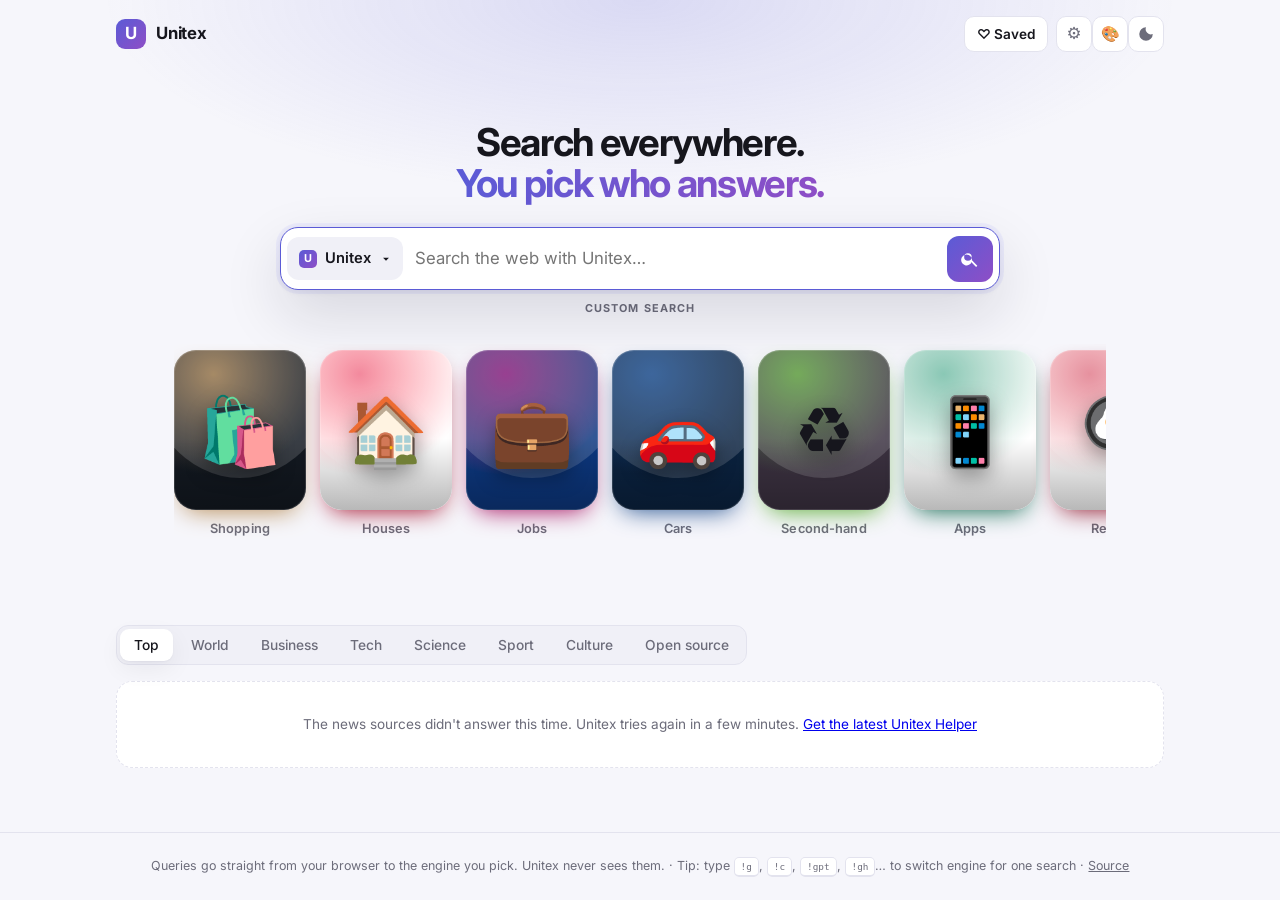
==== index.html @ df9be422 "One Unitex AI (Google's AI answer through the helper, cleaned of page code and formatted; no Puter, " ====
<!doctype html>
<html lang="en">
<head>
<meta charset="utf-8">
<meta name="viewport" content="width=device-width, initial-scale=1">
<title>Unitex Search</title>
<meta name="description" content="One search box, your choice of engine: Google, Bing, Ecosia, ChatGPT, Claude, Perplexity, Reddit, GitHub and 30+ more. With a live news panel.">
<meta name="color-scheme" content="light dark">
<link rel="search" type="application/opensearchdescription+xml" title="Unitex" href="opensearch.xml">
<link rel="icon" href="data:image/svg+xml,%3Csvg xmlns='http://www.w3.org/2000/svg' viewBox='0 0 32 32'%3E%3Crect width='32' height='32' rx='8' fill='%235b5bd6'/%3E%3Cpath d='M10 9v9a6 6 0 0 0 12 0V9' fill='none' stroke='white' stroke-width='3.2' stroke-linecap='round'/%3E%3C/svg%3E">
<link rel="preconnect" href="https://fonts.googleapis.com">
<link rel="preconnect" href="https://fonts.gstatic.com" crossorigin>
<link rel="preload" as="style" href="https://fonts.googleapis.com/css2?family=Inter:wght@400;500;600;700&display=swap" onload="this.onload=null;this.rel='stylesheet'">
<link rel="stylesheet" href="style.css?v=81">
<link rel="prefetch" href="search.html">
<link rel="prefetch" href="modes.js?v=81">
<link rel="prefetch" href="ai.js?v=81">
<link rel="prefetch" href="tabs.js?v=81">
<link rel="prefetch" href="search.js?v=81">
<link rel="prefetch" href="listings.js?v=81">
</head>
<body>
<div class="glow" aria-hidden="true"></div>

<header class="top">
  <a class="brand" href="./"><span class="logo" aria-hidden="true">U</span>Unitex</a>
  <button id="theme" class="icon-btn" type="button" aria-label="Toggle dark mode" title="Toggle theme">
    <svg viewBox="0 0 24 24" width="18" height="18" aria-hidden="true"><path fill="currentColor" d="M12 3a9 9 0 1 0 9 9 7 7 0 0 1-9-9z"/></svg>
  </button>
</header>

<main>
  <div id="helper-update" class="home-update" hidden></div>
  <section class="hero">
    <h1>Search everywhere.<br><span>You pick who answers.</span></h1>

    <form id="search" class="searchbar" role="search" autocomplete="off">
      <button id="engine-btn" class="engine-btn" type="button" aria-haspopup="dialog" aria-expanded="false" aria-controls="picker">
        <span id="engine-icon" class="slot"></span>
        <span id="engine-name"></span>
        <svg viewBox="0 0 24 24" width="14" height="14" aria-hidden="true"><path fill="currentColor" d="M7 10l5 5 5-5z"/></svg>
      </button>
      <button id="custom-btn" class="engine-btn custom-btn" type="button" aria-haspopup="dialog" aria-expanded="false" aria-controls="custom-pop" hidden></button>
      <input id="q" type="search" placeholder="Search…" aria-label="Search query" autofocus>
      <kbd class="slash" aria-hidden="true">/</kbd>
      <button class="go" type="submit" aria-label="Search">
        <svg viewBox="0 0 24 24" width="20" height="20" aria-hidden="true"><path fill="currentColor" d="M15.5 14h-.8l-.3-.3A6.5 6.5 0 1 0 14 15.5l.3.3v.8l5 5 1.5-1.5-5-5zm-6 0a4.5 4.5 0 1 1 0-9 4.5 4.5 0 0 1 0 9z"/></svg>
      </button>

      <div id="custom-pop" class="picker custom-pop" role="dialog" aria-label="Choose what Unitex searches" hidden></div>
      <div id="picker" class="picker" role="dialog" aria-label="Choose a search engine" hidden>
        <input id="picker-filter" type="search" placeholder="Filter engines…" aria-label="Filter engines">
        <div id="picker-groups"></div>
      </div>
    </form>

    <button id="custom-link" class="custom-link" type="button">Custom search</button>

    <section id="alts" class="alts" aria-live="polite" hidden></section>

    <div id="topics" class="quick" aria-label="What are you looking for?"></div>

  </section>

  <section class="news" aria-label="News">
    <div class="news-head">
      <div id="news-tabs" class="tabs" role="tablist"></div>
    </div>
    <ul id="news-list" class="news-list" aria-live="polite"></ul>
  </section>
</main>

<footer>
  Queries go straight from your browser to the engine you pick. Unitex never sees them.
  · Tip: type <kbd>!g</kbd>, <kbd>!c</kbd>, <kbd>!gpt</kbd>, <kbd>!gh</kbd>… to switch engine for one search
  · <a href="https://github.com/CatanCats/Unitex">Source</a>
</footer>

<script src="version.js?v=81"></script>
<script src="engines.js?v=81"></script>
<script src="alternatives.js?v=81"></script>
<script src="topics.js?v=81"></script>
<script src="core.js?v=81"></script>
<script src="customize.js?v=81"></script>
<script src="helper.js?v=81"></script>
<script src="livenews.js?v=81"></script>
<script src="quality.js?v=81"></script>
<script src="app.js?v=81"></script>
</body>
</html>
---- style.css ----
[hidden] { display: none !important; }
:root {
  --bg: #f6f6fb;
  --fg: #16161d;
  --muted: #6c6c7a;
  --card: #ffffff;
  --card-2: #f0f0f7;
  --border: #e3e3ee;
  --accent: #5b5bd6;
  --accent-2: #8e4ec6;
  --accent-soft: #ececfc;
  --accent-fg: #ffffff;
  --shadow: 0 1px 2px rgb(20 20 40 / 0.04), 0 8px 24px rgb(20 20 40 / 0.06);
  --shadow-lg: 0 2px 6px rgb(20 20 40 / 0.06), 0 24px 60px rgb(20 20 40 / 0.14);
  --glow: radial-gradient(60% 50% at 50% 0%, rgb(91 91 214 / 0.18), transparent 70%);
}
@media (prefers-color-scheme: dark) {
  :root:not([data-theme="light"]) {
    --bg: #0e0e14;
    --fg: #ececf3;
    --muted: #9696a8;
    --card: #17171f;
    --card-2: #1f1f2a;
    --border: #2a2a38;
    --accent: #8b8bf5;
    --accent-2: #c48af0;
    --accent-soft: #23233d;
    --accent-fg: #0e0e14;
    --shadow: 0 1px 2px rgb(0 0 0 / 0.3), 0 8px 24px rgb(0 0 0 / 0.25);
    --shadow-lg: 0 2px 6px rgb(0 0 0 / 0.4), 0 24px 60px rgb(0 0 0 / 0.5);
    --glow: radial-gradient(60% 50% at 50% 0%, rgb(139 139 245 / 0.16), transparent 70%);
  }
}
:root[data-theme="dark"] {
  --bg: #0e0e14;
  --fg: #ececf3;
  --muted: #9696a8;
  --card: #17171f;
  --card-2: #1f1f2a;
  --border: #2a2a38;
  --accent: #8b8bf5;
  --accent-2: #c48af0;
  --accent-soft: #23233d;
  --accent-fg: #0e0e14;
  --shadow: 0 1px 2px rgb(0 0 0 / 0.3), 0 8px 24px rgb(0 0 0 / 0.25);
  --shadow-lg: 0 2px 6px rgb(0 0 0 / 0.4), 0 24px 60px rgb(0 0 0 / 0.5);
  --glow: radial-gradient(60% 50% at 50% 0%, rgb(139 139 245 / 0.16), transparent 70%);
}

* { box-sizing: border-box; }
html, body { margin: 0; }
body {
  min-height: 100vh;
  display: flex;
  flex-direction: column;
  background: var(--bg);
  color: var(--fg);
  font: 15px/1.5 Inter, system-ui, -apple-system, "Segoe UI", Roboto, sans-serif;
  -webkit-font-smoothing: antialiased;
}
.glow { position: fixed; inset: 0 0 auto; height: 560px; background: var(--glow); pointer-events: none; z-index: 0; }
button { font: inherit; color: inherit; cursor: pointer; }
kbd { font: 500 0.75em/1 ui-monospace, SFMono-Regular, Menlo, monospace; padding: 3px 6px; border: 1px solid var(--border); border-bottom-width: 2px; border-radius: 5px; background: var(--card); color: var(--muted); }

/* header */
.top { position: relative; z-index: 1; display: flex; align-items: center; justify-content: space-between; max-width: 1080px; width: 100%; margin: 0 auto; padding: 16px; }
.brand { display: flex; align-items: center; gap: 10px; font-weight: 700; font-size: 1.05rem; color: inherit; text-decoration: none; letter-spacing: -0.01em; }
.logo { display: grid; place-items: center; width: 30px; height: 30px; border-radius: 9px; background: linear-gradient(135deg, var(--accent), var(--accent-2)); color: #fff; font-weight: 700; }
.icon-btn { display: grid; place-items: center; width: 36px; height: 36px; border-radius: 10px; border: 1px solid var(--border); background: var(--card); color: var(--muted); }
.icon-btn:hover { color: var(--fg); }

main { position: relative; z-index: 1; flex: 1; width: 100%; max-width: 1080px; margin: 0 auto; padding: 0 16px 48px; }

/* hero + search */
.hero { max-width: 900px; margin: 6vh auto 0; text-align: center; }
.searchbar, .alts { max-width: 720px; margin-left: auto; margin-right: auto; }
h1 { margin: 0 0 22px; font-size: clamp(1.7rem, 4vw, 2.4rem); line-height: 1.08; letter-spacing: -0.035em; font-weight: 700; }
h1 span { background: linear-gradient(90deg, var(--accent), var(--accent-2)); -webkit-background-clip: text; background-clip: text; color: transparent; }

.searchbar {
  position: relative;
  display: flex; align-items: center; gap: 6px;
  padding: 6px;
  background: var(--card);
  border: 1px solid var(--border);
  border-radius: 18px;
  box-shadow: var(--shadow-lg);
  transition: border-color .15s, box-shadow .15s;
}
.searchbar:focus-within { border-color: var(--accent); box-shadow: var(--shadow-lg), 0 0 0 4px var(--accent-soft); }
.engine-btn {
  display: flex; align-items: center; gap: 8px; flex: none;
  padding: 10px 10px 10px 12px;
  border: 0; border-radius: 12px;
  background: var(--card-2);
  font-weight: 600; font-size: 0.92rem;
  max-width: 45%;
}
.engine-btn #engine-name { overflow: hidden; text-overflow: ellipsis; white-space: nowrap; }
.engine-btn:hover { background: var(--accent-soft); }
.engine-btn img { border-radius: 4px; }
.slot { display: flex; }
.searchbar input[type="search"] {
  flex: 1; min-width: 0;
  padding: 12px 6px;
  border: 0; outline: 0; background: transparent; color: var(--fg);
  font: inherit; font-size: 1.05rem;
}
.searchbar input::-webkit-search-cancel-button { display: none; }
.slash { flex: none; }
.searchbar:focus-within .slash { display: none; }
.go {
  flex: none; display: grid; place-items: center;
  width: 46px; height: 46px; border: 0; border-radius: 12px;
  background: linear-gradient(135deg, var(--accent), var(--accent-2)); color: #fff;
}
.go:hover { filter: brightness(1.08); }

/* picker */
.picker {
  position: absolute; z-index: 10; left: 0; right: 0; top: calc(100% + 8px);
  max-height: min(70vh, 560px); overflow: auto;
  padding: 12px; text-align: left;
  background: var(--card); border: 1px solid var(--border); border-radius: 16px;
  box-shadow: var(--shadow-lg);
}
.picker input {
  width: 100%; padding: 10px 12px; margin-bottom: 4px;
  font: inherit; color: var(--fg);
  background: var(--card-2); border: 1px solid transparent; border-radius: 10px; outline: 0;
}
.picker input:focus { border-color: var(--accent); }
.pgroup h3 { margin: 14px 4px 6px; font-size: 0.72rem; font-weight: 600; text-transform: uppercase; letter-spacing: 0.08em; color: var(--muted); }
.pgrid { display: grid; grid-template-columns: repeat(auto-fill, minmax(190px, 1fr)); gap: 4px; }
.pitem {
  display: flex; align-items: center; gap: 10px;
  padding: 9px 10px; border: 1px solid transparent; border-radius: 10px;
  background: transparent; text-align: left;
}
.pitem .name { flex: 1; overflow: hidden; text-overflow: ellipsis; white-space: nowrap; }
.pitem small { color: var(--muted); font-family: ui-monospace, Menlo, monospace; font-size: 0.75rem; }
.pitem:hover, .pitem:focus-visible { background: var(--card-2); outline: 0; }
.pitem.active { border-color: var(--accent); background: var(--accent-soft); }
.pitem img, .chip img { border-radius: 4px; flex: none; }
.letter { display: grid; place-items: center; width: 18px; height: 18px; flex: none; border-radius: 4px; background: var(--accent-soft); color: var(--accent); font-size: 0.7rem; font-weight: 700; }

/* quick chips */
.quick { display: flex; justify-content: flex-start; align-items: center; gap: 8px; margin-top: 18px; overflow-x: auto; scrollbar-width: none; padding: 2px; }
.quick::-webkit-scrollbar { display: none; }
.quick > * { flex: none; }
/* Centre rows that fit, but never clip the start of a row that overflows. */
.quick > :first-child { margin-left: auto; }
.quick > :last-child { margin-right: auto; }
#topics { flex-wrap: wrap; justify-content: center; }
#topics > :first-child, #topics > :last-child { margin-left: 0; margin-right: 0; }
#topics .row-label { width: 100%; text-align: center; margin: 0 0 2px; }
.chip {
  display: inline-flex; align-items: center; gap: 8px;
  padding: 7px 13px 7px 10px;
  border: 1px solid var(--border); border-radius: 999px;
  background: var(--card); font-size: 0.88rem; font-weight: 500;
  transition: border-color .15s, background .15s;
}
.chip:hover { border-color: var(--accent); }
.chip.active { border-color: var(--accent); background: var(--accent-soft); color: var(--accent); }
.chip.more { padding-left: 13px; color: var(--muted); border-style: dashed; }

/* chip rows */
.quick + .quick { margin-top: 8px; }
.row-label { white-space: nowrap; width: 56px; text-align: right; margin-right: 2px; font-size: 0.72rem; font-weight: 600; text-transform: uppercase; letter-spacing: 0.08em; color: var(--muted); }
.find-alts {
  display: inline-flex; align-items: center; gap: 8px; margin-top: 16px;
  padding: 8px 14px; border: 0; border-radius: 999px;
  background: transparent; color: var(--accent); font-size: 0.88rem; font-weight: 600;
}
.find-alts:hover { background: var(--accent-soft); }

/* open-source alternatives */
.alts {
  margin-top: 12px; padding: 16px; text-align: left;
  background: var(--card); border: 1px solid var(--border); border-radius: 16px;
  box-shadow: var(--shadow);
}
.alts-head { display: flex; align-items: center; gap: 10px; margin-bottom: 12px; }
.alts-head h2 { margin: 0; font-size: 1rem; letter-spacing: -0.01em; }
.badge { padding: 3px 8px; border-radius: 999px; background: var(--accent-soft); color: var(--accent); font-size: 0.7rem; font-weight: 700; text-transform: uppercase; letter-spacing: 0.06em; }
.alts-list { list-style: none; margin: 0 0 12px; padding: 0; display: grid; grid-template-columns: repeat(auto-fill, minmax(200px, 1fr)); gap: 8px; }
.alts-list a {
  display: flex; align-items: center; gap: 10px; height: 100%;
  padding: 10px 12px; border: 1px solid var(--border); border-radius: 12px;
  color: inherit; text-decoration: none; transition: border-color .15s, background .15s;
}
.alts-list a:hover { border-color: var(--accent); background: var(--accent-soft); }
.alts-list img { flex: none; border-radius: 3px; }
.alt-text { flex: 1; min-width: 0; display: flex; flex-direction: column; }
.alt-text strong { font-size: 0.92rem; }
.alt-text small { font-size: 0.76rem; color: var(--muted); }
.license { flex: none; font: 600 0.68rem/1 ui-monospace, Menlo, monospace; padding: 3px 6px; border-radius: 6px; background: var(--card-2); color: var(--muted); }
.alts-more { display: flex; flex-wrap: wrap; align-items: center; gap: 6px 14px; font-size: 0.82rem; color: var(--muted); }
.alts-more a { display: inline-flex; align-items: center; gap: 6px; color: var(--accent); font-weight: 600; text-decoration: none; }
.alts-more a:hover { text-decoration: underline; }
.alts-more img { border-radius: 3px; }

.hint { margin: 0; font-size: 0.82rem; color: var(--muted); }

/* news */
.news { margin-top: 72px; }
.news-head { display: flex; align-items: center; justify-content: space-between; gap: 12px; flex-wrap: wrap; margin-bottom: 16px; }
.news-head h2 { margin: 0 0 2px; font-size: 1.35rem; letter-spacing: -0.02em; }
.tabs { display: inline-flex; flex-wrap: wrap; gap: 4px; padding: 3px; background: var(--card-2); border: 1px solid var(--border); border-radius: 12px; }
.tabs button { padding: 6px 14px; border: 0; border-radius: 9px; background: transparent; font-size: 0.86rem; font-weight: 500; color: var(--muted); }
.tabs button[aria-selected="true"] { background: var(--card); color: var(--fg); box-shadow: var(--shadow); }

.news-list { list-style: none; margin: 0; padding: 0; columns: 3 300px; column-gap: 12px; }
.news-list > li { break-inside: avoid; margin-bottom: 12px; }
.card {
  display: flex; flex-direction: column; overflow: hidden;
  background: var(--card); border: 1px solid var(--border); border-radius: 16px;
  box-shadow: var(--shadow);
  transition: transform .15s, border-color .15s;
}
.card:hover { transform: translateY(-2px); border-color: color-mix(in srgb, var(--accent) 40%, var(--border)); }
.card-main { display: flex; flex-direction: column; color: inherit; text-decoration: none; }
.card-img { display: block; width: 100%; aspect-ratio: 16 / 9; object-fit: cover; background: var(--card-2); }
.card-body { padding: 14px 16px 8px; }
.card-meta { display: flex; align-items: center; flex-wrap: wrap; gap: 4px 8px; font-size: 0.75rem; color: var(--muted); margin-bottom: 6px; }
.card-meta strong { color: var(--fg); font-weight: 600; }
.card-meta span::before { content: "·"; margin-right: 8px; }
.fav { border-radius: 3px; }
.card-main h3 { margin: 0; font-size: 0.98rem; font-weight: 600; line-height: 1.4; display: -webkit-box; -webkit-line-clamp: 4; -webkit-box-orient: vertical; overflow: hidden; }
.card-main p { margin: 6px 0 0; font-size: 0.84rem; color: var(--muted); display: -webkit-box; -webkit-line-clamp: 2; -webkit-box-orient: vertical; overflow: hidden; }
.card.featured { column-span: all; }
.card.featured .card-main { flex-direction: row; }
.card.featured .card-img { width: 55%; aspect-ratio: auto; min-height: 240px; }
.card.featured .card-body { flex: 1; padding: 20px; align-self: center; }
.card.featured h3 { font-size: 1.3rem; letter-spacing: -0.01em; -webkit-line-clamp: 5; }
.card.featured .card-main p { -webkit-line-clamp: 4; font-size: 0.9rem; }
.card-actions { display: flex; gap: 14px; padding: 4px 16px 14px; }
.card.featured .card-actions { padding-left: calc(55% + 20px); }
.card-actions a { font-size: 0.8rem; font-weight: 600; color: var(--accent); text-decoration: none; }
.card-actions a:hover { text-decoration: underline; }
.skeleton { height: 140px; border-radius: 16px; background: linear-gradient(90deg, var(--card) 25%, var(--card-2) 50%, var(--card) 75%); background-size: 200% 100%; animation: shimmer 1.2s infinite; border: 1px solid var(--border); }
@keyframes shimmer { to { background-position: -200% 0; } }
.more-row { column-span: all; display: flex; justify-content: center; padding-top: 8px; }
.empty, .source { column-span: all; color: var(--muted); font-size: 0.85rem; }
.empty { padding: 32px; text-align: center; background: var(--card); border: 1px dashed var(--border); border-radius: 16px; }
.source { text-align: right; font-size: 0.75rem; }

footer { position: relative; z-index: 1; padding: 24px 16px; text-align: center; font-size: 0.8rem; color: var(--muted); border-top: 1px solid var(--border); }
footer a { color: inherit; }

@media (max-width: 900px) {
  #topics { flex-wrap: nowrap; justify-content: flex-start; }
  #topics .row-label { width: auto; margin: 0 2px 0 0; }
  .quick { justify-content: flex-start; margin-left: -16px; margin-right: -16px; padding: 2px 16px; }
  .row-label { width: auto; }
}
@media (max-width: 560px) {
  .hero { margin-top: 5vh; }
  .slash { display: none; }
  .engine-btn { max-width: 40%; }
  .card.featured .card-main { flex-direction: column; }
  .card.featured .card-img { width: 100%; min-height: 0; aspect-ratio: 16 / 9; }
  .card.featured .card-body { padding: 14px 16px 8px; }
  .card.featured h3 { font-size: 1.1rem; }
  .card.featured .card-actions { padding-left: 16px; }
  .news { margin-top: 48px; }
}
@media (prefers-reduced-motion: reduce) { * { transition: none !important; animation: none !important; } }

/* ---------- Unitex logo as an engine icon ---------- */
.logo.mini { width: 18px; height: 18px; border-radius: 5px; font-size: 0.68rem; flex: none; }
.chip.topic { padding-left: 13px; }

/* ---------- results page ---------- */
.results-page .glow { display: none; }
.rtop { position: sticky; top: 0; z-index: 5; display: flex; align-items: center; gap: 16px; padding: 12px max(16px, calc((100% - 1180px) / 2)); background: color-mix(in srgb, var(--bg) 88%, transparent); backdrop-filter: blur(12px); border-bottom: 1px solid var(--border); }
.searchbar.compact { flex: 1; max-width: 680px; margin: 0; padding: 4px 4px 4px 14px; border-radius: 14px; box-shadow: var(--shadow); }
.searchbar.compact input[type="search"] { padding: 9px 4px; font-size: 1rem; }
.searchbar.compact .go { width: 40px; height: 40px; border-radius: 10px; }
.rtop .icon-btn { flex: none; }
.rtop #theme { margin-left: auto; }
.rnav { max-width: 1180px; margin: 0 auto; padding: 10px 16px 0; }
.rnav .quick { justify-content: flex-start; margin-top: 6px; }
.rnav .quick > :first-child, .rnav .quick > :last-child { margin-left: 0; margin-right: 0; }
.rnav #topics { flex-wrap: nowrap; justify-content: flex-start; }
.rnav .chip { text-decoration: none; color: inherit; }

.rmain { display: grid; grid-template-columns: minmax(0, 1fr) 340px; gap: 32px; max-width: 1180px; margin: 0 auto; padding: 16px 16px 48px; }
.status { margin: 4px 0 12px; }
.results { list-style: none; margin: 0; padding: 0; display: flex; flex-direction: column; gap: 22px; }
.result { max-width: 680px; }
.r-src { display: flex; align-items: center; gap: 8px; font-size: 0.78rem; color: var(--muted); margin-bottom: 3px; min-width: 0; }
.r-src strong { color: var(--fg); font-weight: 600; flex: none; }
.r-src span { overflow: hidden; text-overflow: ellipsis; white-space: nowrap; }
.r-title { font-size: 1.08rem; font-weight: 600; color: var(--accent); text-decoration: none; line-height: 1.35; }
.r-title:hover { text-decoration: underline; }
.r-snippet { margin: 4px 0 0; font-size: 0.9rem; color: var(--fg); opacity: 0.85; display: -webkit-box; -webkit-line-clamp: 3; -webkit-box-orient: vertical; overflow: hidden; }
.r-meta { margin: 4px 0 0; font-size: 0.78rem; color: var(--muted); }
.result-skel { height: 76px; max-width: 680px; }
.rsection { margin-top: 40px; }
.rsection h2 { font-size: 1rem; margin: 0 0 16px; color: var(--muted); text-transform: uppercase; letter-spacing: 0.06em; font-size: 0.78rem; }

.rside { display: flex; flex-direction: column; gap: 16px; }
.rside:not(:has(> :not([hidden]))) { display: none; }
.rside .alts { margin: 0; }
.rside .alts-list { grid-template-columns: 1fr; }
.answer { padding: 18px; background: var(--card); border: 1px solid var(--border); border-radius: 16px; box-shadow: var(--shadow); }
.answer-img { float: right; width: 96px; height: 96px; object-fit: cover; border-radius: 12px; margin: 0 0 8px 12px; background: var(--card-2); }
.answer h2 { margin: 0 0 8px; font-size: 1.2rem; letter-spacing: -0.01em; }
.answer p { margin: 0 0 12px; font-size: 0.9rem; line-height: 1.55; }
.answer-src { display: inline-flex; align-items: center; gap: 6px; font-size: 0.82rem; font-weight: 600; color: var(--accent); text-decoration: none; }

.topic-sites { margin-bottom: 28px; padding: 18px; background: var(--card); border: 1px solid var(--border); border-radius: 16px; box-shadow: var(--shadow); }
.ts-head { display: flex; align-items: center; justify-content: space-between; gap: 12px; margin-bottom: 14px; flex-wrap: wrap; }
.ts-head h2 { margin: 0; font-size: 1.1rem; }
.region { font-size: 0.85rem; color: var(--muted); }
.region select { font: inherit; color: var(--fg); background: var(--card-2); border: 1px solid var(--border); border-radius: 8px; padding: 5px 8px; }
.ts-grid { list-style: none; margin: 0 0 14px; padding: 0; display: grid; grid-template-columns: repeat(auto-fill, minmax(190px, 1fr)); gap: 8px; }
.ts-grid a { display: flex; align-items: center; gap: 10px; height: 100%; padding: 10px 12px; border: 1px solid var(--border); border-radius: 12px; color: inherit; text-decoration: none; transition: border-color .15s, background .15s; }
.ts-grid a:hover { border-color: var(--accent); background: var(--accent-soft); }
.ts-text { display: flex; flex-direction: column; min-width: 0; }
.ts-text strong { font-size: 0.9rem; overflow: hidden; text-overflow: ellipsis; white-space: nowrap; }
.ts-text small { font-size: 0.74rem; color: var(--muted); }
.btn-primary { display: inline-flex; align-items: center; padding: 10px 16px; border-radius: 12px; background: linear-gradient(135deg, var(--accent), var(--accent-2)); color: #fff; font-weight: 600; font-size: 0.9rem; text-decoration: none; }
.btn-primary:hover { filter: brightness(1.08); }

@media (max-width: 900px) {
  .rmain { grid-template-columns: 1fr; gap: 24px; }
  .rside { order: -1; }
  .rnav .quick { margin-left: -16px; margin-right: -16px; }
}
@media (max-width: 560px) {
  .brand-name { display: none; }
  .rtop { gap: 10px; }
}

/* ---------- results page: tabs, via labels, thumbnails ---------- */
.rtabs { display: flex; gap: 4px; margin-top: 10px; border-bottom: 1px solid var(--border); }
.rtabs button { padding: 8px 14px; border: 0; border-bottom: 2px solid transparent; background: none; font-weight: 600; font-size: 0.9rem; color: var(--muted); margin-bottom: -1px; }
.rtabs button[aria-selected="true"] { color: var(--accent); border-bottom-color: var(--accent); }
.result { display: flex; gap: 16px; align-items: flex-start; }
.r-body { flex: 1; min-width: 0; }
.r-site { overflow: hidden; text-overflow: ellipsis; white-space: nowrap; }
.r-thumb { flex: none; width: 112px; height: 84px; object-fit: cover; border-radius: 10px; background: var(--card-2); margin-top: 4px; }
.r-meta { display: flex; flex-wrap: wrap; gap: 4px 10px; align-items: center; }
.via { display: inline-block; padding: 2px 8px; border-radius: 999px; background: var(--accent-soft); color: var(--accent); font-weight: 600; font-size: 0.72rem; }

.image-strip { display: grid; grid-template-columns: repeat(auto-fill, minmax(120px, 1fr)); gap: 8px; margin: 0 0 28px; max-width: 680px; }
.image-strip .img-tile:nth-child(n+8) { display: none; }
.image-grid { display: grid; grid-template-columns: repeat(auto-fill, minmax(180px, 1fr)); gap: 10px; }
.img-tile { position: relative; display: block; aspect-ratio: 4 / 3; border-radius: 12px; overflow: hidden; background: var(--card-2); }
.img-tile img { width: 100%; height: 100%; object-fit: cover; transition: transform .2s; }
.img-tile:hover img { transform: scale(1.04); }
.img-via { position: absolute; left: 6px; bottom: 6px; padding: 2px 7px; border-radius: 999px; background: rgb(0 0 0 / 0.6); color: #fff; font-size: 0.68rem; font-weight: 600; }
.img-more { aspect-ratio: 4 / 3; border: 1px dashed var(--border); border-radius: 12px; background: var(--card); color: var(--accent); font-weight: 600; font-size: 0.85rem; }
body[data-tab="images"] .rside, body[data-tab="images"] #code { display: none; }
body[data-tab="images"] .rmain { grid-template-columns: 1fr; }

/* ---------- AI answer ---------- */
.ai-card { margin-bottom: 24px; padding: 18px; max-width: 680px; border-radius: 16px; border: 1px solid color-mix(in srgb, var(--accent) 35%, var(--border)); background: linear-gradient(135deg, color-mix(in srgb, var(--accent-soft) 70%, var(--card)), var(--card)); box-shadow: var(--shadow); }
.ai-head { display: flex; align-items: center; gap: 10px; margin-bottom: 10px; flex-wrap: wrap; }
.ai-head h2 { margin: 0; font-size: 1rem; }
.ai-head .hint { margin-left: auto; font-size: 0.75rem; }
.ai-badge { padding: 3px 8px; border-radius: 6px; background: linear-gradient(135deg, var(--accent), var(--accent-2)); color: #fff; font-size: 0.7rem; font-weight: 700; }
.ai-text { margin: 0 0 12px; font-size: 0.95rem; line-height: 1.6; white-space: pre-wrap; }
.cite { display: inline-grid; place-items: center; min-width: 18px; height: 18px; padding: 0 4px; margin: 0 1px; border-radius: 5px; background: var(--accent-soft); color: var(--accent); font-size: 0.7rem; font-weight: 700; text-decoration: none; vertical-align: 2px; }
.ai-links { display: flex; flex-wrap: wrap; align-items: center; gap: 6px 14px; margin-top: 10px; font-size: 0.82rem; color: var(--muted); }
.ai-links a { display: inline-flex; align-items: center; gap: 6px; color: var(--accent); font-weight: 600; text-decoration: none; }
.ai-card .btn-primary, .ai-card .btn-ghost { border: 0; cursor: pointer; }

/* ---------- topic box extras ---------- */
.ts-controls { display: flex; gap: 12px; flex-wrap: wrap; }
.ts-note { margin-top: 12px; }
.linklike { padding: 0; border: 0; background: none; color: var(--accent); font: inherit; font-weight: 600; text-decoration: underline; cursor: pointer; }

/* ---------- settings dialog ---------- */
.btn-ghost { display: inline-flex; align-items: center; padding: 9px 14px; border-radius: 12px; border: 1px solid var(--border); background: var(--card); color: var(--fg); font-weight: 600; font-size: 0.88rem; cursor: pointer; }
.settings { width: min(520px, calc(100% - 32px)); padding: 0; border: 1px solid var(--border); border-radius: 18px; background: var(--card); color: var(--fg); box-shadow: var(--shadow-lg); }
.settings::backdrop { background: rgb(0 0 0 / 0.4); }
.settings form { padding: 22px; }
.settings h2 { margin: 0 0 4px; font-size: 1.2rem; }
.settings fieldset { margin: 16px 0 0; padding: 14px; border: 1px solid var(--border); border-radius: 12px; }
.settings legend { padding: 0 6px; font-weight: 600; font-size: 0.88rem; }
.settings label { display: flex; flex-direction: column; gap: 4px; margin-bottom: 10px; font-size: 0.82rem; color: var(--muted); }
.settings input { padding: 9px 11px; font: inherit; color: var(--fg); background: var(--card-2); border: 1px solid var(--border); border-radius: 10px; }
.settings input:focus { outline: 2px solid var(--accent); outline-offset: 1px; }
.settings .hint a { color: var(--accent); }
.settings-actions { display: flex; justify-content: flex-end; gap: 8px; margin-top: 18px; }
.settings-actions .btn-primary { border: 0; cursor: pointer; }

@media (max-width: 560px) {
  .r-thumb { width: 76px; height: 60px; }
  .image-grid { grid-template-columns: repeat(2, 1fr); }
}

/* ---------- helper banner ---------- */
.helper-banner { display: flex; align-items: center; gap: 16px; max-width: 680px; margin-bottom: 20px; padding: 14px 16px; border: 1px solid var(--border); border-radius: 14px; background: var(--card); box-shadow: var(--shadow); }
.helper-banner[hidden] { display: none; }
.helper-banner strong { font-size: 0.92rem; }
.helper-banner p { margin: 4px 0 0; font-size: 0.82rem; color: var(--muted); }
.helper-banner .btn-primary { flex: none; }
.helper-banner .icon-btn { flex: none; width: 30px; height: 30px; font-size: 0.8rem; }
@media (max-width: 560px) { .helper-banner { flex-wrap: wrap; } }

/* ---------- partly-working notice & source status ---------- */
.notice { max-width: 680px; margin-bottom: 18px; padding: 14px 16px; border-radius: 14px; border: 1px solid #e8b04b; background: color-mix(in srgb, #f5c451 14%, var(--card)); }
.notice[hidden] { display: none; }
.notice strong { font-size: 0.95rem; }
.notice p { margin: 4px 0 10px; font-size: 0.85rem; line-height: 1.5; }
.sources { display: flex; flex-wrap: wrap; align-items: center; gap: 6px; max-width: 680px; margin: 0 0 6px; }
.sources[hidden] { display: none; }
.sources .row-label { width: auto; text-align: left; }
.src { display: inline-flex; align-items: center; gap: 2px; padding: 3px 9px; border-radius: 999px; font-size: 0.76rem; font-weight: 600; border: 1px solid var(--border); background: var(--card); white-space: nowrap; }
.src small { font-weight: 500; color: var(--muted); }
.src.ok { color: #1f7a45; }
.src.bad { color: #b45309; }
.src.locked { color: var(--muted); border-style: dashed; }
.src .fav { margin-right: 4px; }
@media (prefers-color-scheme: dark) { :root:not([data-theme="light"]) .src.ok { color: #4ade80; } :root:not([data-theme="light"]) .src.bad { color: #fbbf24; } }
:root[data-theme="dark"] .src.ok { color: #4ade80; }
:root[data-theme="dark"] .src.bad { color: #fbbf24; }
.ts-chips { display: flex; flex-wrap: wrap; gap: 6px; margin-bottom: 10px; }
.hint.warn { color: #b45309; }

/* ---------- videos & books ---------- */
.media-grid { display: grid; gap: 14px; }
.media-grid.cards { grid-template-columns: repeat(auto-fill, minmax(220px, 1fr)); }
.media-grid.covers { grid-template-columns: repeat(auto-fill, minmax(150px, 1fr)); }
.media-grid[hidden] { display: none; }
.media-card { display: flex; flex-direction: column; color: inherit; text-decoration: none; border-radius: 14px; overflow: hidden; background: var(--card); border: 1px solid var(--border); transition: border-color .15s, transform .15s; }
.media-card:hover { border-color: var(--accent); transform: translateY(-2px); }
.media-thumb { aspect-ratio: 16 / 9; background: var(--card-2); }
.covers .media-thumb { aspect-ratio: 2 / 3; }
.media-thumb img { width: 100%; height: 100%; object-fit: cover; display: block; }
.media-body { display: flex; flex-direction: column; gap: 4px; padding: 10px 12px 12px; }
.media-body strong { font-size: 0.88rem; line-height: 1.35; display: -webkit-box; -webkit-line-clamp: 2; -webkit-box-orient: vertical; overflow: hidden; }
.media-body small { font-size: 0.75rem; color: var(--muted); }
.media-body .via { align-self: flex-start; }


.rtabs { overflow-x: auto; scrollbar-width: none; }
.rtabs button { flex: none; }
.r-src strong { color: var(--fg); }
.rnav #topics .row-label { width: auto; text-align: left; margin: 0 2px 0 0; }
.src.locked { white-space: normal; }
.chip.everywhere { padding: 9px 18px 9px 12px; font-size: 0.98rem; font-weight: 700; border: 0; color: #fff; background: linear-gradient(135deg, var(--accent), var(--accent-2)); box-shadow: 0 4px 14px color-mix(in srgb, var(--accent) 35%, transparent); }
.chip.everywhere .logo.mini { background: #fff; color: var(--accent); }
.chip.everywhere:not(.active) { opacity: 0.9; }
.chip.everywhere.active { outline: 2px solid color-mix(in srgb, var(--accent) 45%, transparent); outline-offset: 2px; }
@media (min-width: 901px) {
  #quick, #quick-ai { flex-wrap: wrap; justify-content: center; overflow: visible; }
  #quick > :first-child, #quick > :last-child, #quick-ai > :first-child, #quick-ai > :last-child { margin-left: 0; margin-right: 0; }
}

/* ---------- Saved button & drawer ---------- */
.saved-btn { flex: none; height: 36px; padding: 0 12px; border-radius: 10px; border: 1px solid var(--border); background: var(--card); color: var(--fg); font-weight: 600; font-size: 0.85rem; cursor: pointer; margin-left: auto; }
.top .saved-btn { margin-left: auto; margin-right: 8px; }
.rtop .saved-btn + #theme { margin-left: 0; }
.rtop .saved-btn { margin-left: auto; }
.saved-drawer { width: min(480px, calc(100% - 24px)); max-height: 85vh; margin: auto 0 auto auto; height: 100vh; max-height: 100vh; padding: 20px; border: 0; border-left: 1px solid var(--border); background: var(--card); color: var(--fg); box-shadow: var(--shadow-lg); }
.saved-drawer::backdrop { background: rgb(0 0 0 / 0.35); }
.drawer-head { display: flex; align-items: center; justify-content: space-between; margin-bottom: 10px; }
.drawer-head h2 { margin: 0; font-size: 1.2rem; }
.saved-drawer h3 { margin: 18px 0 8px; font-size: 0.78rem; text-transform: uppercase; letter-spacing: 0.06em; color: var(--muted); }
.shortlist { list-style: none; margin: 0; padding: 0; display: flex; flex-direction: column; gap: 8px; }
.shortlist li { display: flex; align-items: center; gap: 10px; padding: 8px; border: 1px solid var(--border); border-radius: 12px; background: var(--card); }
.shortlist img { flex: none; width: 56px; height: 44px; object-fit: cover; border-radius: 8px; background: var(--card-2); }
.shortlist li > div { flex: 1; min-width: 0; display: flex; flex-direction: column; }
.shortlist a { color: var(--fg); font-weight: 600; font-size: 0.88rem; text-decoration: none; overflow: hidden; text-overflow: ellipsis; white-space: nowrap; }
.shortlist a:hover { color: var(--accent); }
.shortlist small { color: var(--muted); font-size: 0.75rem; overflow: hidden; text-overflow: ellipsis; white-space: nowrap; }
.shortlist .icon-btn { width: 28px; height: 28px; font-size: 0.75rem; }

/* ---------- specialist cards ---------- */
.cards { margin-bottom: 28px; }
.cards[hidden] { display: none; }
.cards-head { display: flex; align-items: center; justify-content: space-between; gap: 12px; flex-wrap: wrap; margin-bottom: 12px; }
.cards-head h2 { margin: 0; font-size: 1.15rem; letter-spacing: -0.01em; }
.cards-head .btn-primary, .cards-head .btn-ghost { border: 0; cursor: pointer; }
.xcards { display: grid; grid-template-columns: repeat(auto-fill, minmax(230px, 1fr)); gap: 14px; }
.xcard { display: flex; flex-direction: column; overflow: hidden; background: var(--card); border: 1px solid var(--border); border-radius: 16px; box-shadow: var(--shadow); transition: transform .15s, border-color .15s; }
.xcard:hover { transform: translateY(-2px); border-color: color-mix(in srgb, var(--accent) 40%, var(--border)); }
.xcard-img { position: relative; aspect-ratio: 4 / 3; background: linear-gradient(135deg, var(--card-2), var(--accent-soft)); }
.xcard.show .xcard-img, .xcard.recipe .xcard-img { aspect-ratio: 1 / 1; }
.xcard.show .xcard-img { aspect-ratio: 3 / 4; }
.xcard.job .xcard-img { aspect-ratio: auto; height: 44px; background: var(--card-2); }
.xcard-img > img { width: 100%; height: 100%; object-fit: cover; display: block; }
.site-badge img { width: 16px; height: 16px; }
.site-badge { position: absolute; left: 8px; top: 8px; display: inline-flex; align-items: center; gap: 6px; max-width: calc(100% - 16px); padding: 4px 9px 4px 6px; border-radius: 999px; background: rgb(255 255 255 / 0.94); color: #16161d; font-size: 0.72rem; font-weight: 700; box-shadow: 0 1px 4px rgb(0 0 0 / 0.15); overflow: hidden; text-overflow: ellipsis; white-space: nowrap; }
.site-badge .fav { flex: none; }
.deal-badge { position: absolute; right: 8px; top: 8px; padding: 4px 9px; border-radius: 999px; background: var(--accent); color: #fff; font-size: 0.7rem; font-weight: 700; }
.xcard-body { flex: 1; display: flex; flex-direction: column; gap: 4px; padding: 12px 14px 4px; }
.xcard-price { font-size: 1.2rem; font-weight: 800; letter-spacing: -0.02em; }
.xcard.job .xcard-price { font-size: 0.95rem; color: var(--accent); }
.xcard-title { margin: 0; font-size: 0.95rem; font-weight: 600; line-height: 1.35; display: -webkit-box; -webkit-line-clamp: 2; -webkit-box-orient: vertical; overflow: hidden; }
.xcard.job .xcard-title { font-size: 1.02rem; }
.xcard-sub { margin: 0; font-size: 0.8rem; color: var(--muted); }
.facts { display: flex; flex-wrap: wrap; gap: 6px; margin-top: 4px; }
.fact { display: inline-flex; align-items: center; gap: 3px; padding: 3px 8px; border-radius: 8px; background: var(--card-2); font-size: 0.78rem; font-weight: 600; }
.card-tags { display: flex; flex-wrap: wrap; gap: 4px; }
.card-tags span { padding: 2px 7px; border-radius: 6px; border: 1px solid var(--border); font-size: 0.7rem; color: var(--muted); }
.card-summary { margin: 4px 0 0; font-size: 0.8rem; color: var(--muted); }
.card-more { margin-top: 6px; font-size: 0.82rem; }
.card-more summary { cursor: pointer; font-weight: 600; color: var(--accent); }
.card-more ul { margin: 6px 0; padding-left: 18px; }
.card-more p { white-space: pre-line; max-height: 220px; overflow: auto; }
.xcard-via { margin: 6px 0 0; font-size: 0.7rem; color: var(--muted); }
.xcard-actions { display: flex; gap: 8px; padding: 10px 14px 14px; }
.card-open { flex: 1; justify-content: center; padding: 9px 12px; font-size: 0.85rem; }
.save-btn { flex: none; padding: 8px 12px; border-radius: 12px; border: 1px solid var(--border); background: var(--card); color: var(--fg); font-weight: 600; font-size: 0.85rem; cursor: pointer; }
.save-btn.on { border-color: #e11d48; color: #e11d48; background: color-mix(in srgb, #e11d48 8%, var(--card)); }

/* ---------- filters & modes ---------- */
.filter-bar { display: flex; flex-wrap: wrap; align-items: center; gap: 8px; margin: 0 0 14px; padding: 10px; border-radius: 14px; background: var(--card); border: 1px solid var(--border); }
.f-input { padding: 7px 10px; font: inherit; font-size: 0.85rem; color: var(--fg); background: var(--card-2); border: 1px solid var(--border); border-radius: 10px; min-width: 0; }
input.f-input { width: 96px; }
.f-group { display: inline-flex; align-items: center; gap: 6px; color: var(--muted); }
.f-check { display: inline-flex; align-items: center; gap: 6px; font-size: 0.85rem; }
.segmented-mini { display: inline-flex; padding: 3px; border-radius: 10px; background: var(--card-2); border: 1px solid var(--border); }
.segmented-mini button { padding: 5px 14px; border: 0; border-radius: 8px; background: transparent; font-weight: 600; font-size: 0.85rem; color: var(--muted); cursor: pointer; }
.segmented-mini button.on { background: var(--card); color: var(--fg); box-shadow: var(--shadow); }
.shortlist-box { padding: 16px; background: var(--card); border: 1px solid var(--border); border-radius: 16px; box-shadow: var(--shadow); }
.shortlist-box[hidden] { display: none; }
.shortlist-box h2 { margin: 0 0 10px; font-size: 1rem; }
.compare { margin-top: 12px; font-size: 0.82rem; }
.compare summary { cursor: pointer; font-weight: 600; color: var(--accent); }
.compare-wrap { overflow-x: auto; margin-top: 8px; }
.compare table { border-collapse: collapse; min-width: 100%; }
.compare th, .compare td { padding: 6px 8px; border-bottom: 1px solid var(--border); text-align: left; vertical-align: top; }
.compare thead th { font-size: 0.78rem; max-width: 160px; }
body.mode-on #results, body.mode-on #image-strip, body.mode-on #alts, body.mode-on #answer, body.mode-on #topic-sites, body.mode-on #ai-overview, body.mode-on .notice { display: none !important; }
body.mode-on .rmain { grid-template-columns: minmax(0, 1fr) 320px; }
body.mode-on .xcards { grid-template-columns: repeat(auto-fill, minmax(240px, 1fr)); }

/* ---------- AI overviews ---------- */
.ai-one { margin: 0 0 12px; padding: 12px 14px; border-radius: 12px; background: var(--card); border: 1px solid var(--border); }
.ai-one h3 { display: flex; align-items: center; gap: 8px; margin: 0 0 6px; font-size: 0.85rem; }
.ai-one .ai-text { margin: 0; font-size: 0.9rem; }
.ai-status { display: flex; flex-wrap: wrap; gap: 6px; margin: 4px 0 0; }

@media (max-width: 900px) {
  body.mode-on .rmain { grid-template-columns: 1fr; }
  .xcards { grid-template-columns: repeat(auto-fill, minmax(160px, 1fr)); gap: 10px; }
}
.xcard.no-img .xcard-img { aspect-ratio: auto; height: 44px; }

/* ---------- media tab experiences ---------- */
#tab-bar[hidden] { display: none; }
.save-btn.small { padding: 5px 9px; font-size: 0.9rem; line-height: 1; }
.small-btn { padding: 5px 10px; font-size: 0.76rem; border-radius: 9px; text-decoration: none; }
.media-grid.videos { grid-template-columns: repeat(auto-fill, minmax(250px, 1fr)); }
.media-grid.books { grid-template-columns: repeat(auto-fill, minmax(160px, 1fr)); }
.vcard { position: relative; display: flex; flex-direction: column; border-radius: 14px; overflow: hidden; background: var(--card); border: 1px solid var(--border); }
.vcard > .save-btn { position: absolute; right: 8px; top: 8px; }
.vthumb { position: relative; display: block; padding: 0; border: 0; aspect-ratio: 16 / 9; background: var(--card-2); cursor: pointer; overflow: hidden; }
.vthumb img { width: 100%; height: 100%; object-fit: cover; display: block; transition: transform .2s; }
.vthumb:hover img { transform: scale(1.04); }
.vthumb .play { position: absolute; left: 50%; top: 50%; transform: translate(-50%, -50%); display: grid; place-items: center; width: 52px; height: 52px; border-radius: 50%; background: rgb(0 0 0 / 0.6); color: #fff; font-size: 1.2rem; padding-left: 4px; transition: background .15s; }
.vcard.can-play .vthumb:hover .play { background: var(--accent); }
.vthumb .dur { position: absolute; right: 8px; bottom: 8px; padding: 2px 6px; border-radius: 6px; background: rgb(0 0 0 / 0.75); color: #fff; font-size: 0.72rem; font-weight: 600; }
.vbody { display: flex; flex-direction: column; gap: 3px; padding: 10px 12px 12px; }
.vbody strong { font-size: 0.9rem; line-height: 1.35; display: -webkit-box; -webkit-line-clamp: 2; -webkit-box-orient: vertical; overflow: hidden; }
.vbody small { color: var(--muted); font-size: 0.76rem; }

.viewer { width: min(1000px, calc(100% - 24px)); padding: 0; border: 0; border-radius: 18px; background: var(--card); color: var(--fg); box-shadow: var(--shadow-lg); overflow: hidden; }
.viewer::backdrop { background: rgb(0 0 0 / 0.75); }
.viewer-head { display: flex; align-items: center; justify-content: space-between; gap: 12px; padding: 12px 16px; }
.viewer-head h2 { margin: 0; font-size: 1rem; overflow: hidden; text-overflow: ellipsis; white-space: nowrap; }
.player { aspect-ratio: 16 / 9; background: #000; }
.player iframe, .player video { width: 100%; height: 100%; border: 0; display: block; }
.viewer-foot { display: flex; flex-wrap: wrap; align-items: center; gap: 10px; padding: 12px 16px; }
.viewer-foot .btn-ghost { margin-left: auto; text-decoration: none; }
.image-view { position: relative; display: grid; place-items: center; background: #0b0b10; min-height: 50vh; }
.image-view img { max-width: 100%; max-height: 72vh; object-fit: contain; display: block; }
.image-view .nav { position: absolute; top: 50%; transform: translateY(-50%); width: 44px; height: 44px; border-radius: 50%; border: 0; background: rgb(255 255 255 / 0.85); color: #111; font-size: 1.6rem; line-height: 1; cursor: pointer; }
.image-view .prev { left: 12px; } .image-view .next { right: 12px; }

.bcard { display: flex; flex-direction: column; gap: 8px; }
.bcover { position: relative; display: grid; place-items: center; aspect-ratio: 2 / 3; border-radius: 10px; overflow: hidden; background: linear-gradient(135deg, var(--accent-soft), var(--card-2)); box-shadow: 0 4px 14px rgb(0 0 0 / 0.15); color: var(--fg); text-decoration: none; padding: 0; text-align: center; font-weight: 700; font-size: 0.85rem; }
.bcover img { width: 100%; height: 100%; object-fit: cover; display: block; }
.bcover span:not(.free-badge) { padding: 12px; }
.free-badge { position: absolute; left: 6px; bottom: 6px; padding: 3px 8px; border-radius: 999px; background: #16a34a; color: #fff; font-size: 0.68rem; font-weight: 700; }
.free-badge.borrow { background: #0284c7; }
.free-badge.inline { position: static; margin-right: 6px; }
.bbody { display: flex; flex-direction: column; gap: 2px; }
.bbody strong { font-size: 0.86rem; line-height: 1.3; display: -webkit-box; -webkit-line-clamp: 2; -webkit-box-orient: vertical; overflow: hidden; }
.bbody small { color: var(--muted); font-size: 0.75rem; }
.bbody .via { align-self: flex-start; margin-top: 2px; }
.bactions { display: flex; gap: 6px; }
.bactions .btn-primary { padding: 6px 12px; font-size: 0.8rem; }

.paper .r-meta { gap: 8px; }
.places-li { list-style: none; }
.places-wrap { display: grid; grid-template-columns: minmax(0, 1fr) minmax(0, 1.3fr); gap: 14px; align-items: start; }
.places { list-style: none; margin: 0; padding: 0; display: flex; flex-direction: column; gap: 8px; max-height: 70vh; overflow: auto; }
.place { flex: none; border: 1px solid var(--border); border-radius: 12px; background: var(--card); overflow: hidden; }
.place.on { border-color: var(--accent); box-shadow: 0 0 0 2px var(--accent-soft); }
.place-pick { display: flex; flex-direction: column; gap: 2px; width: 100%; padding: 10px 12px 6px; border: 0; background: none; text-align: left; color: inherit; cursor: pointer; }
.place-pick strong { font-size: 0.92rem; }
.place-pick small { color: var(--muted); font-size: 0.75rem; display: -webkit-box; -webkit-line-clamp: 2; -webkit-box-orient: vertical; overflow: hidden; }
.place-actions { display: flex; flex-wrap: wrap; gap: 6px; padding: 0 12px 10px; }
.map-box { position: sticky; top: 90px; display: flex; flex-direction: column; gap: 4px; }
.map-frame { width: 100%; height: 60vh; border: 1px solid var(--border); border-radius: 14px; background: var(--card-2); }
@media (max-width: 900px) { .places-wrap { grid-template-columns: 1fr; } .map-box { position: static; order: -1; } .map-frame { height: 45vh; } }

/* ---------- helper update notice ---------- */
.notice.update { border-color: #60a5fa; background: color-mix(in srgb, #60a5fa 12%, var(--card)); }
.home-update { position: relative; z-index: 1; max-width: 720px; margin: 8px auto 0; }
.home-update[hidden] { display: none; }
.home-update .notice { max-width: none; margin: 0; }

/* Unitex AI: overview and AI tab */
.ai-gen::after { content: ""; display: inline-block; width: 1em; animation: ai-dots 1.2s steps(4) infinite; }
@keyframes ai-dots { 0% { content: ""; } 25% { content: "."; } 50% { content: ".."; } 75% { content: "..."; } }
.ai-rich p { margin: 0 0 10px; line-height: 1.6; }
.ai-rich ul { margin: 0 0 10px; padding-left: 20px; line-height: 1.6; }
.cite { display: inline-block; min-width: 1.3em; margin: 0 1px; padding: 0 4px; border-radius: 6px; background: var(--accent-soft); color: var(--accent); font-size: 0.72em; font-weight: 700; text-align: center; text-decoration: none; vertical-align: super; line-height: 1.5; }
.ai-progress { display: grid; gap: 4px; margin: 0 0 10px; }
.ai-progress progress { width: 100%; height: 6px; accent-color: var(--accent); }
.ai-foot { display: flex; flex-wrap: wrap; align-items: center; gap: 6px; margin: 6px 0 0; font-size: 0.78rem; }
.ai-foot .btn-ghost, .ai-chat .btn-ghost { padding: 4px 10px; font-size: 0.8rem; }
.ai-sub { margin: 14px 0 8px; font-size: 0.85rem; }
.ai-chat { margin-bottom: 24px; max-width: 760px; }
.ai-model { display: inline-flex; align-items: center; gap: 6px; margin-left: auto; font-size: 0.8rem; color: var(--muted); }
.ai-model select { max-width: 260px; padding: 6px 8px; border-radius: 10px; border: 1px solid var(--border); background: var(--card); color: inherit; }
.ai-thread { display: grid; gap: 12px; margin: 14px 0; }
.ai-msg { padding: 12px 16px; border-radius: 14px; border: 1px solid var(--border); background: var(--card); }
.ai-msg.user { justify-self: end; max-width: 80%; background: var(--accent-soft); border-color: transparent; }
.ai-msg.user p { margin: 0; }
.ai-who { display: flex; align-items: center; gap: 8px; margin-bottom: 8px; font-size: 0.8rem; font-weight: 600; color: var(--muted); }
.ai-msg-actions { display: flex; flex-wrap: wrap; gap: 6px; margin-top: 4px; }
.ai-msg-actions .chip { font-size: 0.75rem; padding: 4px 10px; }
.ai-ask { display: flex; gap: 8px; margin: 0 0 14px; }
.ai-ask input { flex: 1; min-width: 0; padding: 10px 14px; border-radius: 12px; border: 1px solid var(--border); background: var(--card); color: inherit; font: inherit; }
.ai-ask .btn-primary { border: 0; cursor: pointer; }
.ai-sources summary { cursor: pointer; font-size: 0.85rem; font-weight: 600; }
.ai-sources ol { margin: 8px 0 0; padding-left: 22px; font-size: 0.85rem; line-height: 1.7; }
.ai-sources a { color: var(--accent); }

/* ---------- tabs: More menu and the filters under each tab ---------- */
.rtabs { align-items: flex-end; overflow-x: auto; scrollbar-width: none; }
.rtabs::-webkit-scrollbar { display: none; }
.rtabs button { flex: none; cursor: pointer; }
.more-wrap { position: relative; flex: none; }
.more-btn { padding: 8px 14px; border: 0; background: none; font: inherit; font-weight: 600; font-size: 0.9rem; color: var(--muted); cursor: pointer; }
.more-menu { position: fixed; z-index: 30; display: grid; min-width: 170px; margin-top: 4px; padding: 6px; border-radius: 12px; border: 1px solid var(--border); background: var(--card); box-shadow: var(--shadow-lg); }
.more-menu button { margin: 0; padding: 9px 12px; border: 0; border-radius: 8px; text-align: left; }
.more-menu button:hover { background: var(--accent-soft); color: var(--accent); }
.subtabs { display: flex; align-items: center; gap: 8px; margin: 12px 0 0; overflow-x: auto; scrollbar-width: none; padding-bottom: 2px; }
.subtabs::-webkit-scrollbar { display: none; }
.subtabs .chip { flex: none; }
.subtabs.departments { padding: 10px 12px; border-radius: 14px; background: linear-gradient(135deg, color-mix(in srgb, var(--accent-soft) 80%, var(--card)), var(--card)); border: 1px solid var(--border); }
.subtabs.departments .chip { font-weight: 600; }

/* ---------- Shopping area ---------- */
body.shop-area #results { display: block !important; }
body.shop-area .rmain { grid-template-columns: minmax(0, 1fr) 300px; }
.shop-layout { display: block; }
body.mode-on .shop-layout { display: grid; grid-template-columns: 220px minmax(0, 1fr); gap: 16px; align-items: start; }
.shop-filters { position: sticky; top: 12px; padding: 14px; border-radius: 14px; border: 1px solid var(--border); background: var(--card); }
.shop-filters h3 { margin: 0 0 10px; font-size: 0.9rem; }
.shop-filters .filter-bar { display: grid; gap: 10px; margin: 0; padding: 0; border: 0; background: none; }
.shop-filters .f-input { width: 100%; }
.shop-filters .f-group { display: flex; align-items: center; gap: 6px; }
.shop-filters .f-group .f-input { min-width: 0; }
body.shop-area .xcards { grid-template-columns: repeat(auto-fill, minmax(200px, 1fr)); }
body.shop-area .xcard.product .xcard-price { font-size: 1.25rem; }
.shop-note { margin: 0 0 12px; padding: 10px 14px; border-radius: 12px; background: var(--card-2); font-size: 0.85rem; }
.shop-note a, .shop-area .results-head + li a { color: var(--accent); }
.list-total { margin: 0 0 8px; font-weight: 700; }
.results-head { list-style: none; }
.results-head h2 { margin: 18px 0 4px; font-size: 1rem; }
@media (max-width: 900px) {
  body.mode-on .shop-layout, body.shop-area .rmain { grid-template-columns: 1fr; }
  .shop-filters { position: static; }
}

/* ---------- Maps ---------- */
.map-picker { display: flex; flex-wrap: wrap; gap: 6px; margin-bottom: 8px; }
.map-picker .chip { font-size: 0.78rem; padding: 5px 10px; }

/* Keep the results page inside the screen on phones. */
.rtop, .rnav, .rmain { width: 100%; max-width: 100%; min-width: 0; box-sizing: border-box; }
.rnav { max-width: 1180px; }
.searchbar.compact, .searchbar.compact input[type="search"] { min-width: 0; }
.rtabs, .subtabs { max-width: 100%; }
body:not(.web-tab) .rside { display: none; }
body:not(.web-tab) .rmain { grid-template-columns: 1fr; }
body.web-tab .rside { display: flex; }
body.web-tab .rside:not(:has(> :not([hidden]))) { display: none; }
body.web-tab .rmain:has(.rside:not(:has(> :not([hidden])))) { grid-template-columns: minmax(0, 1fr); }
@media (max-width: 560px) { .rtop .saved-btn { padding: 0 10px; font-size: 0; } .rtop .saved-btn::before { content: "♡"; font-size: 1rem; } }
.rcol { min-width: 0; }
@media (max-width: 900px) { .rmain, body.mode-on .rmain, body.shop-area .rmain, body.web-tab .rmain { grid-template-columns: minmax(0, 1fr); } }
.sources .src { max-width: 100%; white-space: normal; overflow-wrap: anywhere; }
.subtabs .row-label { width: auto; flex: none; margin: 0 4px 0 0; text-align: left; }

/* ---------- Sources panel (hidden until asked for) ---------- */
.status-row { display: flex; align-items: center; gap: 10px; flex-wrap: wrap; }
.status-row .status { margin: 0; }
.sources-btn { margin-left: auto; padding: 5px 12px; border-radius: 999px; border: 1px solid var(--border); background: var(--card); color: var(--muted); font: inherit; font-size: 0.78rem; font-weight: 600; cursor: pointer; }
.sources-btn:hover { color: var(--accent); border-color: var(--accent); }
.sources { display: grid; gap: 8px; margin: 10px 0 16px; padding: 14px; border-radius: 14px; border: 1px solid var(--border); background: var(--card); }
.sp-head { display: flex; align-items: center; gap: 10px; flex-wrap: wrap; font-size: 0.85rem; }
.sp-head .region { margin-left: auto; }
.sp-chips { display: flex; flex-wrap: wrap; gap: 6px; }
button.src { cursor: pointer; font: inherit; font-size: 0.76rem; font-weight: 600; }
.src.off { color: var(--muted); opacity: 0.75; border-style: dashed; }

/* ---------- Show more ---------- */
.show-more { display: block; width: 100%; max-width: 360px; margin: 18px auto 8px; padding: 11px 18px; border-radius: 12px; border: 1px solid var(--border); background: var(--card); color: var(--accent); font: inherit; font-weight: 700; cursor: pointer; }
.show-more:hover:not(:disabled) { border-color: var(--accent); background: var(--accent-soft); }
.show-more:disabled { color: var(--muted); cursor: default; }
.more-li { list-style: none; }
.more-row:empty { display: none; }

/* ---------- Modes: full width, results stay below, Your list is a button ---------- */
body.mode-on #results { display: block !important; }
body.mode-on .rside { display: none !important; }
body.mode-on .rmain { grid-template-columns: minmax(0, 1fr) !important; }
.cards-head { flex-wrap: wrap; }
.list-btn { margin-left: auto; padding: 7px 14px; border-radius: 10px; border: 1px solid var(--border); background: var(--card); color: inherit; font: inherit; font-weight: 700; font-size: 0.85rem; cursor: pointer; }
.list-btn.on, .list-btn:hover { border-color: var(--accent); color: var(--accent); }
.list-panel { margin: 0 0 14px; padding: 14px; border-radius: 14px; border: 1px solid var(--border); background: var(--card); box-shadow: var(--shadow); }
.list-panel .compare-wrap { margin-top: 10px; }
body.mode-on .xcards { grid-template-columns: repeat(auto-fill, minmax(220px, 1fr)); }

/* ---------- Settings ---------- */
.settings { width: min(560px, calc(100vw - 32px)); }
.set-body { display: grid; gap: 10px; padding: 4px 18px 8px; max-height: 70vh; overflow: auto; }
.set-body h3 { margin: 10px 0 0; font-size: 0.95rem; }
.set-group { display: grid; gap: 10px; }
.set-field { display: grid; gap: 4px; font-size: 0.85rem; font-weight: 600; }
.set-field input, .set-field select { padding: 9px 12px; border-radius: 10px; border: 1px solid var(--border); background: var(--card); color: inherit; font: inherit; font-weight: 400; }
.set-field.small input { max-width: 260px; }
.set-check { font-weight: 600; }
.set-actions { display: flex; justify-content: flex-end; gap: 8px; padding: 12px 18px 18px; }
.set-actions button { border: 0; cursor: pointer; }
#settings-btn { font-size: 1.05rem; }
.ai-note { margin: 8px 0 0; font-size: 0.78rem; display: flex; flex-wrap: wrap; align-items: center; gap: 6px; }
.ai-model select { max-width: 240px; }

/* ---------- Home news, drawn like search results ---------- */
.news-results { display: grid; gap: 18px; padding: 0; list-style: none; }
.news-results .result { max-width: 760px; }
.news-results .r-meta a { color: var(--accent); font-weight: 600; text-decoration: none; }

/* Home news tiles: which engines or websites found each story */
.card-via { display: inline-block; margin-top: 8px; padding: 2px 8px; border-radius: 999px; background: var(--accent-soft); color: var(--accent); font-size: 0.72rem; font-weight: 700; }
.card-meta .card-site { color: var(--muted); }
.news-list .more-row { list-style: none; column-span: all; }
#news-status a { color: var(--accent); }

/* ---------- Fill-in search forms (Houses, Jobs, Cars…) ---------- */
.topic-form { margin: 0 0 18px; padding: 16px 18px; border-radius: 16px; border: 1px solid var(--border); background: linear-gradient(135deg, color-mix(in srgb, var(--accent-soft) 60%, var(--card)), var(--card)); box-shadow: var(--shadow); }
.tf-head { display: flex; align-items: center; gap: 10px; }
.tf-head h2 { margin: 0; font-size: 1.05rem; }
.tf-toggle { margin-left: auto; border: 0; background: none; color: var(--muted); font: inherit; font-size: 0.82rem; font-weight: 600; cursor: pointer; }
.topic-form.closed .tf-grid, .topic-form.closed .tf-actions { display: none; }
.tf-grid { display: grid; grid-template-columns: repeat(auto-fill, minmax(170px, 1fr)); gap: 12px 14px; margin: 14px 0 12px; }
.tf-field { display: grid; gap: 5px; align-content: start; font-size: 0.78rem; font-weight: 600; color: var(--muted); }
.tf-field.wide { grid-column: span 2; }
.tf-field.checks { grid-column: 1 / -1; }
.tf-field .f-input { width: 100%; box-sizing: border-box; padding: 9px 11px; font-size: 0.92rem; color: var(--fg); }
.tf-field .segmented-mini { display: flex; }
.tf-checks { display: flex; flex-wrap: wrap; gap: 6px 16px; color: var(--fg); font-weight: 500; }
.tf-actions { display: flex; gap: 8px; }
.tf-actions button { border: 0; cursor: pointer; }
@media (max-width: 560px) { .tf-field.wide { grid-column: 1 / -1; } .tf-grid { grid-template-columns: 1fr 1fr; } }
.tf-field .f-input { font-weight: 400; }

/* Specialist sites row (realestate.com.au, Domain, SEEK…) */
.ts-row { display: flex; flex-wrap: wrap; align-items: center; gap: 6px; margin: -6px 0 16px; padding: 0; border: 0; background: none; box-shadow: none; }
body.mode-on #topic-sites:not([hidden]) { display: flex !important; }
.ts-row .row-label { width: auto; margin-right: 4px; }
.ts-row button.src { display: inline-flex; align-items: center; gap: 4px; }
.ts-row button.src small { font-weight: 500; }
.book-price { font-weight: 700; font-size: 0.85rem; } .book-price.free { color: #1f8a4c; }

/* ---------- Suggestions while typing ---------- */
.searchbar { position: relative; }
.suggest { position: absolute; left: 0; right: 0; top: calc(100% + 6px); z-index: 40; margin: 0; padding: 6px; list-style: none; border-radius: 14px; border: 1px solid var(--border); background: var(--card); box-shadow: var(--shadow-lg); text-align: left; }
.suggest li { display: flex; align-items: center; gap: 10px; padding: 8px 10px; border-radius: 10px; cursor: pointer; font-size: 0.95rem; }
.suggest li.on, .suggest li:hover { background: var(--accent-soft); }
.suggest .sg-icon { width: 18px; text-align: center; opacity: 0.6; font-size: 0.85rem; }
.suggest .sg-text { flex: 1; min-width: 0; overflow: hidden; text-overflow: ellipsis; white-space: nowrap; }
.suggest .sg-text b { font-weight: 700; }
.suggest li.recent .sg-text { color: var(--accent); }
.suggest .sg-x { border: 0; background: none; color: var(--muted); cursor: pointer; font-size: 0.8rem; padding: 2px 6px; border-radius: 6px; }
.suggest .sg-x:hover { background: var(--card-2); }

/* ---------- Results like the big engines ---------- */
.r-snippet b { font-weight: 700; color: var(--fg); }
.r-src .r-site { color: var(--muted); }
.did-you-mean { margin: 0 0 14px; font-size: 1rem; }
.did-you-mean a { color: var(--accent); font-weight: 700; font-style: italic; }
.related-box { margin: 28px 0 8px; max-width: 680px; }
.related-box h2 { font-size: 1.05rem; margin: 0 0 10px; }
.related-grid { display: grid; grid-template-columns: repeat(auto-fill, minmax(220px, 1fr)); gap: 8px; }
.related { display: block; padding: 10px 14px; border-radius: 999px; background: var(--card-2); color: var(--fg); text-decoration: none; font-size: 0.9rem; overflow: hidden; text-overflow: ellipsis; white-space: nowrap; }
.related:hover { background: var(--accent-soft); color: var(--accent); }
.related b { font-weight: 700; }

/* ---------- Results page layout, like the big engines ----------
   Logo on the left; the search box, tabs, filters and results all start on the same line;
   the knowledge panel sits on the right. */
:root { --logo-w: 150px; --col: 690px; }
@media (min-width: 1000px) {
  .rtop .brand { width: var(--logo-w); flex: none; }
  .rnav, .rmain { padding-left: calc(16px + var(--logo-w) + 16px) !important; }
  .rmain { grid-template-columns: minmax(0, var(--col)) minmax(0, 360px); justify-content: start; gap: 48px; }
  .searchbar.compact { max-width: var(--col); }
  body:not(.web-tab) .rmain, body.mode-on .rmain { padding-left: 16px !important; grid-template-columns: minmax(0, 1fr) !important; }
  body:not(.web-tab) .rnav, body.mode-on .rnav { padding-left: calc(16px + var(--logo-w) + 16px) !important; }
}
body.web-tab:not(.mode-on) .rcol { max-width: var(--col); }
.rtabs { gap: 0; border-bottom: 1px solid var(--border); }
.rtabs button { padding: 10px 14px 9px; font-weight: 500; font-size: 0.88rem; }
.rtabs button[aria-selected="true"] { font-weight: 700; }
.subtabs:not(.departments) { margin-top: 10px; }
.subtabs:not(.departments) .chip { padding: 6px 14px; font-size: 0.85rem; border-radius: 999px; }

/* Slim notice */
.notice.slim { display: flex; align-items: center; flex-wrap: wrap; gap: 6px 12px; max-width: var(--col); margin: 0 0 14px; padding: 8px 12px; border-radius: 10px; font-size: 0.82rem; border-color: color-mix(in srgb, #e8b04b 70%, var(--border)); }
.notice.slim[hidden] { display: none; }
.notice.slim a { color: var(--accent); font-weight: 700; }
.notice-x { margin-left: auto; border: 0; background: none; color: var(--muted); cursor: pointer; font-size: 0.85rem; }

/* Status line and Sources button, small, inside the column */
.status-row { max-width: var(--col); margin-bottom: 6px; }
.status-row .status { font-size: 0.8rem; }
.sources-btn { margin-left: 0; padding: 3px 10px; font-size: 0.74rem; }

/* AI overview folded to a few lines */
.ai-card { max-width: var(--col); }
.ai-card .ai-body { max-height: 8.6em; overflow: hidden; position: relative; }
.ai-card .ai-body::after { content: ""; position: absolute; left: 0; right: 0; bottom: 0; height: 2.4em; background: linear-gradient(transparent, color-mix(in srgb, var(--accent-soft) 40%, var(--card))); pointer-events: none; }
.ai-card.open .ai-body { max-height: none; }
.ai-card.open .ai-body::after { display: none; }
.ai-expand { display: block; margin: 6px 0 0; border: 0; background: none; color: var(--accent); font: inherit; font-weight: 700; font-size: 0.85rem; cursor: pointer; padding: 4px 0; }

/* Each result: favicon in a circle, site name over the address, then the title and snippet */
.results { gap: 26px; }
.result { max-width: var(--col); }
.r-src { gap: 10px; margin-bottom: 4px; }
.r-fav { display: grid; place-items: center; width: 28px; height: 28px; flex: none; border-radius: 50%; background: var(--card); border: 1px solid var(--border); }
.r-fav img, .r-fav .letter { width: 16px; height: 16px; }
.r-who { display: grid; min-width: 0; line-height: 1.25; }
.r-who strong { font-size: 0.86rem; color: var(--fg); font-weight: 600; }
.r-who .r-site { font-size: 0.76rem; color: var(--muted); overflow: hidden; text-overflow: ellipsis; white-space: nowrap; }
.r-title { display: inline-block; font-size: 1.2rem; font-weight: 500; line-height: 1.3; margin: 2px 0 2px; }
.r-snippet { font-size: 0.9rem; line-height: 1.55; opacity: 0.9; }
.r-meta { margin-top: 4px; font-size: 0.75rem; }

/* Images row among the results */
.image-pack { list-style: none; max-width: var(--col); padding: 4px 0; }
.pack-head { display: flex; align-items: baseline; gap: 10px; margin-bottom: 8px; }
.pack-head h2 { margin: 0; font-size: 1.05rem; }
.pack-more { margin-left: auto; border: 0; background: none; color: var(--accent); font: inherit; font-weight: 700; font-size: 0.85rem; cursor: pointer; }
.image-pack .image-strip { grid-template-columns: repeat(6, 1fr); margin: 0; max-width: none; gap: 6px; }
.image-pack .img-tile { aspect-ratio: 1; border-radius: 10px; }
@media (max-width: 560px) { .image-pack .image-strip { grid-template-columns: repeat(3, 1fr); } .r-title { font-size: 1.08rem; } }

/* Knowledge panel on the right */
.rside .answer { border-radius: 16px; }
footer { font-size: 0.78rem; }
/* Same left edge as the search box: the header's side space + the logo + the gap. */
@media (min-width: 1000px) {
  .rnav, .rmain { max-width: none !important; margin: 0 !important; width: 100%;
    padding-left: calc(max(16px, (100% - 1180px) / 2) + var(--logo-w) + 16px) !important; padding-right: max(16px, calc((100% - 1180px) / 2)) !important; }
  body:not(.web-tab) .rmain, body.mode-on .rmain { padding-left: max(16px, calc((100% - 1180px) / 2)) !important; }
  .rtop .brand { margin-right: 0; }
  .rtop { gap: 16px; }
}
/* Full-width pages (Shopping, Jobs, Images, Maps…): tabs and content share the page's own edge. */
@media (min-width: 1000px) {
  body.mode-on .rnav, body:not(.web-tab) .rnav { padding-left: max(16px, calc((100% - 1180px) / 2)) !important; }
}

/* ---------- Tools row: Search engines and sources, licence, time… ---------- */
.tools-row { display: flex; flex-wrap: wrap; align-items: center; gap: 8px; margin: 0 0 12px; padding: 0; border: 0; background: none; max-width: var(--col); }
body:not(.web-tab) .tools-row { max-width: none; }
.tool-dd { position: relative; }
.tool-btn { padding: 7px 12px; border-radius: 999px; border: 1px solid var(--border); background: var(--card); color: var(--fg); font: inherit; font-size: 0.82rem; font-weight: 600; cursor: pointer; }
.tool-btn.on, .tool-btn:hover { border-color: var(--accent); color: var(--accent); }
.tool-pop { position: absolute; z-index: 30; top: calc(100% + 6px); left: 0; width: min(420px, calc(100vw - 32px)); max-height: 70vh; overflow: auto; padding: 12px; border-radius: 14px; border: 1px solid var(--border); background: var(--card); box-shadow: var(--shadow-lg); }
.tool-label { font-size: 0.8rem; color: var(--muted); display: inline-flex; align-items: center; gap: 6px; }
.tools-row .f-input, .tool-select { padding: 7px 10px; border-radius: 999px; font-size: 0.82rem; }
.sp-group { margin-bottom: 10px; }
.sp-group h4 { margin: 0 0 4px; font-size: 0.72rem; text-transform: uppercase; letter-spacing: 0.06em; color: var(--muted); }
.sp-row { display: grid; grid-template-columns: auto auto 1fr; align-items: center; gap: 4px 8px; padding: 5px 4px; border-radius: 8px; font-size: 0.85rem; cursor: pointer; }
.sp-row:hover { background: var(--card-2); }
.sp-row small { grid-column: 3; color: var(--muted); font-size: 0.72rem; overflow: hidden; text-overflow: ellipsis; white-space: nowrap; }
.sp-row.bad small { color: #b4541f; }
.sp-row.ok small { color: #1f7a45; }
.sp-row.locked { opacity: 0.6; cursor: default; }
.sp-row.off .sp-name { text-decoration: line-through; opacity: 0.6; }
.sp-row img, .sp-row .letter, .sp-dot { width: 16px; height: 16px; }
.sp-dot { display: inline-block; border-radius: 50%; background: var(--accent-soft); }
.sp-helper { display: block; margin: 4px 0 8px; font-size: 0.8rem; color: var(--accent); font-weight: 600; }
.img-via b { font-weight: 700; }
.img-via small { font-weight: 500; opacity: 0.85; }

/* ---------- Card pages, like the listing sites (realestate.com.au, SEEK, carsales) ---------- */
.mode-layout { display: grid; grid-template-columns: 290px minmax(0, 1fr); gap: 24px; align-items: start; }
.mode-filters { position: sticky; top: 84px; max-height: calc(100vh - 100px); overflow: auto; padding: 16px; border-radius: 16px; border: 1px solid var(--border); background: var(--card); }
.mode-filters h3 { margin: 0 0 12px; font-size: 1rem; }
.mode-filters h3.mf-sources { margin: 18px 0 8px; padding-top: 14px; border-top: 1px solid var(--border); font-size: 0.9rem; }
.mf-form { display: grid; gap: 12px; }
.mf-field { display: grid; gap: 5px; font-size: 0.78rem; font-weight: 700; color: var(--muted); }
.mf-field .f-input { width: 100%; box-sizing: border-box; padding: 9px 11px; font-size: 0.9rem; font-weight: 400; color: var(--fg); }
.segmented-mini.wide { display: flex; width: 100%; }
.segmented-mini.wide button { flex: 1; }
.tf-checks.col { display: grid; gap: 4px; color: var(--fg); font-weight: 500; }
.mf-clear { justify-self: start; border: 0; cursor: pointer; font-size: 0.8rem; padding: 6px 10px; }
.filter-bar.side { display: grid; gap: 10px; margin: 12px 0 0; padding: 0; border: 0; background: none; }
.filter-bar.side:empty { display: none; }
.mode-top { display: flex; align-items: center; flex-wrap: wrap; gap: 10px 16px; margin-bottom: 14px; }
.mode-top h2 { margin: 0; font-size: 1.35rem; letter-spacing: -0.01em; }
.mode-tools { display: flex; align-items: center; gap: 8px; margin-left: auto; flex-wrap: wrap; }
.mode-tools .f-input { padding: 7px 10px; border-radius: 10px; }
.mode-tools .list-btn { margin-left: 0; }
.mode-empty { padding: 30px 0; }

/* List view: big photo on the left, details on the right */
.xcards.list { grid-template-columns: 1fr !important; gap: 16px; }
.xcards.list .xcard { display: grid; grid-template-columns: minmax(220px, 38%) minmax(0, 1fr); grid-template-rows: 1fr auto; min-height: 210px; }
.xcards.list .xcard-img { grid-row: 1 / 3; height: 100%; aspect-ratio: auto; min-height: 210px; }
.xcards.list .xcard-img > img { height: 100%; }
.xcards.list .xcard-body { padding: 16px 18px 6px; }
.xcards.list .xcard-price { font-size: 1.35rem; }
.xcards.list .xcard-title { font-size: 1.05rem; -webkit-line-clamp: 2; }
.xcards.list .xcard-actions { padding: 8px 18px 16px; justify-content: flex-start; }
.xcards.list .xcard.no-img { grid-template-columns: 1fr; }
.xcards.list .xcard.no-img .xcard-img { display: none; }
/* Jobs (like SEEK): no big photo, a logo square */
.xcards.list .xcard.job { grid-template-columns: 76px minmax(0, 1fr); min-height: 0; }
.xcards.list .xcard.job .xcard-img { min-height: 0; height: auto; background: none; padding: 16px 0 0 16px; }
.xcards.list .xcard.job .xcard-img > img, .job-logo { width: 56px; height: 56px; border-radius: 12px; object-fit: contain; background: var(--card-2); }
.job-logo { display: grid; place-items: center; font-weight: 800; font-size: 1.3rem; color: var(--accent); background: var(--accent-soft); }
.xcards.list .xcard.job .site-badge { display: none; }
.xcards.list .xcard.job .xcard-price { order: 3; font-size: 0.95rem; color: #1f7a45; }
.xcards.list .xcard.job .xcard-body { display: flex; flex-direction: column; gap: 4px; }
.xcards.list .xcard.job .xcard-title { order: 1; font-size: 1.1rem; }
.xcards.list .xcard.job .facts { order: 2; }
.xcards.grid { grid-template-columns: repeat(auto-fill, minmax(220px, 1fr)); }
@media (max-width: 900px) {
  .mode-layout { grid-template-columns: 1fr; }
  .mode-filters { position: static; max-height: none; }
  .xcards.list .xcard { grid-template-columns: 1fr; grid-template-rows: auto; }
  .xcards.list .xcard-img { grid-row: auto; min-height: 200px; }
  .xcards.list .xcard.job { grid-template-columns: 64px minmax(0, 1fr); }
  .mode-tools { margin-left: 0; }
}
/* The old shop sidebar is now the filters panel. */
.shop-layout { display: none; }
.xcards.list .xcard-actions .card-open { flex: none; width: auto; padding-inline: 22px; }

/* ---------- Small cards (default; Settings → Cards → Large for big ones) ---------- */
.xcards.compact.grid { grid-template-columns: repeat(auto-fill, minmax(170px, 1fr)); gap: 10px; }
.xcards.compact .xcard-body { padding: 8px 10px 4px; gap: 2px; }
.xcards.compact .xcard-price { font-size: 1rem; }
.xcards.compact .xcard-title { font-size: 0.86rem; -webkit-line-clamp: 2; }
.xcards.compact .facts { gap: 4px; }
.xcards.compact .fact { font-size: 0.7rem; padding: 1px 6px; }
.xcards.compact .xcard-via, .xcards.compact .xcard-sub { font-size: 0.68rem; }
.xcards.compact .site-badge { font-size: 0.66rem; padding: 2px 7px; }
.xcards.compact.list { gap: 8px; }
.xcards.compact.list .xcard { grid-template-columns: 170px minmax(0, 1fr); min-height: 118px; }
.xcards.compact.list .xcard-img { min-height: 118px; }
.xcards.compact.list .xcard-body { padding: 10px 14px 2px; }
.xcards.compact.list .xcard-price { font-size: 1.08rem; }
.xcards.compact.list .xcard-title { font-size: 0.95rem; }
.xcards.compact.list .xcard-actions { padding: 4px 14px 10px; }
.xcards.compact.list .xcard.job { grid-template-columns: 58px minmax(0, 1fr); min-height: 0; }
.xcards.compact.list .xcard.job .xcard-img > img, .xcards.compact .job-logo { width: 42px; height: 42px; font-size: 1rem; }
.xcards.compact.list .xcard.job .xcard-img { padding: 12px 0 0 12px; }
@media (max-width: 900px) { .xcards.compact.list .xcard { grid-template-columns: 120px minmax(0, 1fr); } .xcards.compact.list .xcard-img { grid-row: 1 / 3; min-height: 110px; } }

/* Department menu inside the search box (like a store's "All ▾") */
.dept { flex: none; max-width: 130px; margin-right: 6px; padding: 7px 8px; border: 0; border-right: 1px solid var(--border); border-radius: 10px 0 0 10px; background: var(--card-2); color: var(--fg); font: inherit; font-size: 0.85rem; font-weight: 600; cursor: pointer; }
@media (max-width: 560px) { .dept { max-width: 86px; font-size: 0.78rem; } }
.intent-note { margin: 10px 0 0; font-size: 0.85rem; color: var(--muted); }
.intent-note a { color: var(--accent); font-weight: 700; }
.vcard .vvia { display: block; opacity: 0.75; font-size: 0.7rem; }
.vcard .vbody small b { color: var(--fg); }

/* Images: where a picture is from shows on hover (or keyboard focus) only. */
.img-tile .img-via { opacity: 0; transition: opacity .15s; }
.img-tile:hover .img-via, .img-tile:focus-visible .img-via { opacity: 1; }
@media (hover: none) { .img-tile .img-via { display: none; } }
/* The tools row (Search engines and sources…) sits at the top left and scrolls with the page. */
.tools-row { position: static; margin: 0 0 12px; }
body.mode-on .tools-row { max-width: none; }
.did-you-mean { margin: 0 0 12px; }
/* Job cards: show which job site it's on (SEEK, LinkedIn, Indeed…) under the logo. */
.xcards.list .xcard.job .xcard-img { display: flex; flex-direction: column; align-items: flex-start; gap: 6px; }
.xcards.list .xcard.job .site-badge { display: inline-flex; position: static; font-size: 0.66rem; padding: 2px 6px; max-width: 100%; overflow: hidden; text-overflow: ellipsis; white-space: nowrap; }
.len-custom{display:inline-flex;align-items:center;gap:4px;font-size:13px}.len-custom .len-num{width:64px}

.settings .set-check{flex-direction:row;align-items:center;gap:8px;color:inherit}
.settings input[type=checkbox]{padding:0;width:auto}
.set-field select{max-width:100%;min-width:0}

.mf-field,.tf-field{position:relative}
.place-pop{position:absolute;left:0;right:0;top:100%;z-index:40;margin:4px 0 0;padding:4px;list-style:none;background:var(--card);border:1px solid var(--border);border-radius:10px;box-shadow:0 8px 24px rgba(0,0,0,.14);max-height:260px;overflow:auto}
.place-pop li{display:flex;gap:8px;align-items:center;padding:8px 10px;border-radius:7px;cursor:pointer;font-size:14px;font-weight:400;color:var(--fg)}
.place-pop li b{font-weight:700}
.place-pop .place-pin{font-size:12px;opacity:.7}
.place-pop li.place-head{cursor:default;padding:6px 10px 4px;font-size:11px;font-weight:700;text-transform:uppercase;letter-spacing:.04em;color:var(--muted)}
.place-pop li.place-head:hover{background:none}
.place-pop li.on,.place-pop li:hover{background:var(--accent-soft)}

/* ---------- Each area looks like the site people know it from ----------
   body[data-look] is the topic (search.js). Brand colours go in --look-* and the accent; surfaces stay
   the theme's own so dark mode still works. */
body[data-look] .rtop { background: var(--look-head, color-mix(in srgb, var(--bg) 88%, transparent)); border-bottom-color: var(--look-head-line, var(--border)); }
body[data-look] .rtop .brand, body[data-look] .rtop .icon-btn, body[data-look] .rtop .saved-btn { color: var(--look-head-fg, inherit); }
body[data-look] .rtop .icon-btn, body[data-look] .rtop .saved-btn { background: transparent; border-color: color-mix(in srgb, currentColor 30%, transparent); box-shadow: none; }
body[data-look] .searchbar.compact { border-radius: var(--look-radius, 14px); }
body[data-look] .searchbar.compact .go { background: var(--look-go, linear-gradient(135deg, var(--accent), var(--accent-2))); color: var(--look-go-fg, #fff); border-radius: var(--look-radius, 10px); }
body[data-look] .btn-primary { background: var(--look-btn, linear-gradient(135deg, var(--accent), var(--accent-2))); color: var(--look-btn-fg, #fff); border: 1px solid var(--look-btn-line, transparent); border-radius: var(--look-btn-radius, 12px); }
body[data-look] .xcard { border-radius: var(--look-card-radius, 16px); }
body[data-look] .xcard-price { color: var(--look-price, inherit); }

/* Shopping and Reviews: Amazon. Navy bar, orange search button, yellow buttons, flat white tiles. */
body[data-look="shopping"], body[data-look="reviews"] {
  --accent: #e47911; --accent-2: #e47911; --accent-soft: #fff3e0;
  --look-head: #131921; --look-head-fg: #fff; --look-head-line: #232f3e; --look-go: #febd69; --look-go-fg: #131921; --look-radius: 8px;
  --look-btn: #ffd814; --look-btn-fg: #0f1111; --look-btn-line: #fcd200; --look-btn-radius: 100px; --look-card-radius: 8px; }
body[data-look="shopping"] .rnav, body[data-look="reviews"] .rnav { max-width: none; background: #232f3e; padding-left: max(16px, calc((100% - 1180px) / 2)); padding-right: max(16px, calc((100% - 1180px) / 2)); }
body[data-look="shopping"] .rtabs, body[data-look="reviews"] .rtabs { border-bottom-color: transparent; margin-top: 0; }
body[data-look="shopping"] .rtabs button, body[data-look="reviews"] .rtabs button { color: #ddd; }
body[data-look="shopping"] .rtabs button[aria-selected="true"], body[data-look="reviews"] .rtabs button[aria-selected="true"] { color: #fff; border-bottom-color: #febd69; }
body[data-look="shopping"] .subtabs.departments, body[data-look="reviews"] .subtabs.departments { background: none; border: 0; padding: 6px 0 8px; }
body[data-look="shopping"] .subtabs.departments .chip, body[data-look="reviews"] .subtabs.departments .chip { background: none; border-color: transparent; color: #fff; }
body[data-look="shopping"] .subtabs.departments .chip.active, body[data-look="reviews"] .subtabs.departments .chip.active { border-color: #fff; }
body[data-look="shopping"] .subtabs .row-label, body[data-look="reviews"] .subtabs .row-label { color: #ccc; }
body[data-look="shopping"] .intent-note, body[data-look="reviews"] .intent-note { color: #ddd; }
body[data-look="shopping"] .xcard, body[data-look="reviews"] .xcard { box-shadow: none; }
body[data-look="shopping"] .xcard:hover { transform: none; box-shadow: 0 2px 10px rgb(0 0 0 / 0.12); }
body[data-look="shopping"] .xcard-img { background: #fff; }
body[data-look="shopping"] .xcard-img > img { object-fit: contain; padding: 10px; box-sizing: border-box; }
body[data-look="shopping"] .xcard-body { display: flex; flex-direction: column; }
body[data-look="shopping"] .xcard.product .xcard-title { order: 1; font-weight: 400; }
body[data-look="shopping"] .xcard.product .facts { order: 2; }
body[data-look="shopping"] .xcard.product .xcard-price { order: 3; font-size: 1.45rem; font-weight: 500; }
body[data-look="shopping"] .xcard.product .xcard-via { order: 4; }
body[data-look="shopping"] .xcard.product .fact:first-child { background: none; padding-left: 0; color: #de7921; }
body[data-look="shopping"] .mode-filters { border: 0; background: none; padding-left: 0; }

/* Second-hand: Gumtree. Charcoal bar, bright green. */
body[data-look="marketplace"] { --accent: #3c8a1f; --accent-2: #3c8a1f; --accent-soft: #eafbe2;
  --look-head: #3c3241; --look-head-fg: #fff; --look-go: #72ef36; --look-go-fg: #3c3241; --look-btn: #72ef36; --look-btn-fg: #3c3241; --look-btn-radius: 8px; --look-card-radius: 8px; }

/* Houses: realestate.com.au. White bar with a red line, red outline buttons, big photos, bold prices. */
body[data-look="houses"] { --accent: #e4002b; --accent-2: #e4002b; --accent-soft: #fdecef;
  --look-head-line: #e4002b; --look-go: #e4002b; --look-radius: 8px; --look-btn: transparent; --look-btn-fg: #e4002b; --look-btn-line: #e4002b; --look-btn-radius: 8px; --look-card-radius: 10px; }
body[data-look="houses"] .rtop { border-bottom-width: 3px; }
body[data-look="houses"] .btn-primary:hover { background: #e4002b; color: #fff; filter: none; }
body[data-look="houses"] .xcard.house .xcard-price { font-size: 1.3rem; }
body[data-look="houses"] .xcards.list .xcard.house .xcard-img { min-height: 260px; }

/* Cars: carsales. Deep navy bar, blue buttons. */
body[data-look="cars"] { --accent: #2368c4; --accent-2: #2368c4; --accent-soft: #e8f0fb;
  --look-head: #0b2341; --look-head-fg: #fff; --look-go: #2368c4; --look-radius: 6px; --look-btn: #2368c4; --look-btn-radius: 6px; --look-card-radius: 6px; }

/* Jobs: SEEK. Navy bar, pink buttons, plain job rows with a pink line on hover. */
body[data-look="jobs"] { --accent: #e60278; --accent-2: #e60278; --accent-soft: #fde6f2;
  --look-head: #0d3880; --look-head-fg: #fff; --look-go: #e60278; --look-radius: 8px; --look-btn: #e60278; --look-btn-radius: 8px; --look-card-radius: 8px; }
body[data-look="jobs"] .xcard.job { box-shadow: none; border-left: 4px solid transparent; }
body[data-look="jobs"] .xcard.job:hover { transform: none; border-left-color: #e60278; }

/* Events: Eventbrite orange. Recipes: tomato red. Movies & TV: IMDb black and yellow. */
body[data-look="events"] { --accent: #d1410c; --accent-2: #d1410c; --accent-soft: #fdeee8; --look-head-line: #d1410c; --look-go: #d1410c; --look-btn: #d1410c; --look-btn-radius: 6px; }
body[data-look="recipes"] { --accent: #c8102e; --accent-2: #c8102e; --accent-soft: #fbe9ec; --look-go: #c8102e; --look-btn: #c8102e; --look-btn-radius: 999px; }
body[data-look="movies"] { --accent: #b08900; --accent-2: #b08900; --accent-soft: #fdf6dc;
  --look-head: #121212; --look-head-fg: #fff; --look-go: #f5c518; --look-go-fg: #000; --look-btn: #f5c518; --look-btn-fg: #000; --look-btn-radius: 4px; --look-card-radius: 6px; }

/* Apps: Google Play. White, green, rounded chips; the filters in a row across the top. */
body[data-look="apps"] { --accent: #01875f; --accent-2: #01875f; --accent-soft: #e6f3ef;
  --look-go: #01875f; --look-radius: 999px; --look-btn: #01875f; --look-btn-radius: 8px; --look-card-radius: 14px; }
.mode-layout.top-filters { display: block; }

/* An app tile in the grid: icon, name, developer, stars and price, like Google Play. */
.xcards .xcard.app { display: grid; grid-template-rows: auto auto 1fr auto; gap: 8px; padding: 14px; }
.xcard.app .app-art { display: none; }
.app-head { display: flex; gap: 12px; align-items: flex-start; min-width: 0; }
.app-icon { flex: none; width: 64px; height: 64px; border-radius: 22%; object-fit: cover; background: var(--card-2); box-shadow: 0 1px 3px rgb(0 0 0 / 0.18); }
.app-letter { display: grid; place-items: center; font-weight: 800; font-size: 1.5rem; color: var(--accent); }
.app-text { min-width: 0; }
.app-name { margin: 0; font-size: 0.98rem; font-weight: 600; line-height: 1.3; display: -webkit-box; -webkit-line-clamp: 2; -webkit-box-orient: vertical; overflow: hidden; }
.app-name a { color: inherit; text-decoration: none; }
.app-name a:hover { text-decoration: underline; }
.app-dev { margin: 2px 0 0; font-size: 0.8rem; color: var(--muted); overflow: hidden; text-overflow: ellipsis; white-space: nowrap; }
.app-meta { display: flex; flex-wrap: wrap; gap: 4px 10px; margin: 4px 0 0; font-size: 0.8rem; color: var(--muted); }
.app-stars { color: var(--fg); font-weight: 600; }
.app-summary { margin: 0; font-size: 0.82rem; color: var(--muted); line-height: 1.4; display: -webkit-box; -webkit-line-clamp: 2; -webkit-box-orient: vertical; overflow: hidden; }
.app-tags { display: flex; flex-wrap: wrap; gap: 6px; align-content: flex-start; }
.app-plat, .app-oss { padding: 3px 10px; border-radius: 999px; border: 1px solid var(--border); font-size: 0.72rem; font-weight: 600; color: var(--muted); }
.app-oss { border-color: color-mix(in srgb, #01875f 45%, transparent); color: #01875f; background: color-mix(in srgb, #01875f 10%, transparent); }
.app-buy { display: flex; flex-wrap: wrap; align-items: center; gap: 8px; }
.app-store { flex: 1 1 100%; font-size: 0.72rem; color: var(--muted); }
.xcards:not(.list) .app-pricebox { display: none; }
.xcard.app .card-open { flex: 1; justify-content: center; padding: 8px 12px; }

/* An app row in the list: wide picture, name and platforms, the price box on the right, like Steam. */
.xcards.list .xcard.app { display: grid; grid-template-columns: 230px minmax(0, 1fr) auto; grid-template-rows: auto auto 1fr; gap: 4px 16px; padding: 0; min-height: 0;
  background: linear-gradient(90deg, #16202d, #1b2838); color: #c7d5e0; border-color: #0e1620; border-radius: 4px; overflow: hidden; }
.xcards.list .xcard.app:hover { transform: none; background: linear-gradient(90deg, #1d2b3b, #2a475e); }
.xcards.list .xcard.app .app-art { display: block; grid-row: 1 / 4; align-self: start; margin: 8px 0 8px 8px; background: #0e1620; aspect-ratio: 231 / 87; overflow: hidden; }
.xcards.list .app-banner { width: 100%; height: 100%; object-fit: cover; display: block; }
.xcards.list .app-banner.icon-only { object-fit: contain; padding: 8px; box-sizing: border-box; }
.xcards.list .xcard.app .app-buy { gap: 6px; }
.xcards.list .xcard.app .save-btn { padding: 4px 10px; font-size: 0.75rem; }
.xcards.list .xcard.app .app-head { grid-column: 2; padding-top: 10px; }
.xcards.list .xcard.app .app-icon { display: none; }
.xcards.list .xcard.app .app-name { color: #fff; font-size: 1.05rem; }
.xcards.list .xcard.app .app-dev, .xcards.list .xcard.app .app-meta, .xcards.list .xcard.app .app-summary { color: #8f98a0; }
.xcards.list .xcard.app .app-stars { color: #66c0f4; }
.xcards.list .xcard.app .app-price-small { display: none; }
.xcards.list .xcard.app .app-summary { grid-column: 2; }
.xcards.list .xcard.app .app-tags { grid-column: 2; padding-bottom: 10px; }
.xcards.list .xcard.app .app-plat { border-color: #3d5468; color: #8f98a0; }
.xcards.list .xcard.app .app-oss { color: #a4d007; border-color: #4c6b22; background: rgb(76 107 34 / 0.25); }
.xcards.list .xcard.app .app-buy { grid-column: 3; grid-row: 1 / 4; flex-direction: column; align-items: flex-end; justify-content: center; flex-wrap: nowrap; padding: 10px 14px 10px 0; min-width: 130px; }
.xcards.list .xcard.app .app-store { flex: none; color: #8f98a0; }
.app-pricebox { display: inline-flex; align-items: stretch; border-radius: 2px; overflow: hidden; background: #000; font-weight: 600; }
.app-discount { padding: 4px 6px; background: #4c6b22; color: #beee11; }
.app-price { padding: 4px 8px; color: #fff; background: #0e1620; }
.xcards.list .xcard.app .card-open { flex: none; background: linear-gradient(90deg, #06bfff, #2d73ff); color: #fff; border: 0; border-radius: 2px; padding: 7px 16px; }
.xcards.list .xcard.app .save-btn { color: #c7d5e0; background: rgb(255 255 255 / 0.06); border-color: transparent; }
@media (max-width: 720px) {
  .xcards.list .xcard.app { grid-template-columns: 110px minmax(0, 1fr); }
  .xcards.list .xcard.app .app-buy { grid-column: 1 / 3; grid-row: auto; flex-direction: row; align-items: center; justify-content: flex-start; flex-wrap: wrap; padding: 0 12px 12px; }
}
/* ---------- Home: "Go to" chips, each icon on its site's colour ---------- */
.chip.area { display: inline-flex; align-items: center; gap: 7px; padding: 5px 13px 5px 5px; text-decoration: none; color: var(--fg); }
.chip.area .area-icon { display: grid; place-items: center; width: 24px; height: 24px; border-radius: 999px; background: var(--area-bg); box-shadow: inset 0 0 0 2px var(--area-accent); font-size: 0.8rem; }

/* ---------- Each area's front page (landing.js) ---------- */
.landing { display: grid; gap: 22px; }
.landing-recent { display: flex; flex-wrap: wrap; align-items: center; gap: 8px; }
.landing-recent .row-label { width: auto; margin: 0 4px 0 0; }
.landing-row-head { display: flex; align-items: baseline; justify-content: space-between; gap: 12px; margin-bottom: 10px; }
.landing-row-head h3 { margin: 0; font-size: 1.1rem; }
.landing-all { border: 0; background: none; color: var(--accent); font-weight: 700; cursor: pointer; padding: 4px 0; }
.landing-all:hover { text-decoration: underline; }
.landing-strip { display: grid !important; grid-auto-flow: column; grid-auto-columns: minmax(200px, 220px); grid-template-columns: none !important; gap: 12px; overflow-x: auto; padding: 2px 2px 10px; scroll-snap-type: x proximity; scrollbar-width: thin; }
.landing-strip > * { scroll-snap-align: start; }
.landing-strip.kind-job { grid-auto-columns: minmax(260px, 300px); }
.landing-strip.kind-app { grid-auto-columns: minmax(220px, 240px); }
.landing-skel { height: 230px; border-radius: var(--look-card-radius, 14px); }
.landing-none { margin: 0; }
.saved-tile { display: grid; gap: 4px; padding: 10px; border: 1px solid var(--border); border-radius: var(--look-card-radius, 14px); background: var(--card); color: var(--fg); text-decoration: none; }
.saved-tile img, .saved-letter { width: 100%; aspect-ratio: 4 / 3; object-fit: cover; border-radius: 8px; background: var(--card-2); }
.saved-letter { display: grid; place-items: center; font-size: 2rem; font-weight: 800; color: var(--accent); }
.saved-tile b { font-size: 0.85rem; display: -webkit-box; -webkit-line-clamp: 2; -webkit-box-orient: vertical; overflow: hidden; }
.saved-tile small { color: var(--muted); }
@media (max-width: 720px) {
  .landing-strip { grid-auto-columns: 72%; }
}
/* The rows scroll inside the page instead of widening it. */
.mode-main, .landing, .landing-row { min-width: 0; }
.landing-strip { max-width: 100%; }
/* Saved, settings and dark mode sit together at the right of the header. */
.rtop #saved-btn { margin-left: auto; }
.rtop #saved-btn ~ #theme { margin-left: 0; }
/* On a phone the filters fold behind one button. */
.mf-toggle { display: none; }
@media (max-width: 900px) {
  .mf-toggle { display: flex; justify-content: space-between; align-items: center; width: 100%; padding: 10px 4px; border: 0; background: none; color: var(--fg); font: inherit; font-weight: 700; cursor: pointer; }
  .mode-filters:not(.open) > :not(.mf-toggle) { display: none !important; }
  .mode-filters:not(.open) { padding: 4px 12px; }
  .mode-filters.open .mf-toggle { margin-bottom: 8px; }
  .mode-filters > h3 { display: none; }
}

/* ======================================================================
   Compact layout: what the shops, job and property sites do.
   Filters are one bar of pills (SEEK, realestate.com.au, Google Play); cards are the link themselves with a
   small heart (Amazon, SEEK), so a page shows far more results per screen.
   ====================================================================== */

/* ---------- the filter bar ---------- */
body.mode-on #tab-bar { display: none !important; }
.mode-layout.top-filters .mode-filters { position: sticky; top: 75px; z-index: 6; display: flex; flex-wrap: wrap; align-items: center; gap: 6px; margin: 0 -4px 14px; padding: 8px 4px; border: 0; border-bottom: 1px solid var(--border); border-radius: 0; background: var(--bg); overflow: visible; max-height: none; }
/* The form's pills, the extra checks and the tools all flow in the one bar. */
.pill-bar { display: contents !important; }
.pill-bar .mf-field { display: block; position: relative; flex: none; }
.pill, .pill-tools .tool-btn, .pill-tools .tool-select, .mode-filters .filter-bar .f-input, .mode-filters .f-check {
  box-sizing: border-box; height: 34px; padding: 0 14px; border: 1px solid var(--border); border-radius: 999px; background: var(--card); color: var(--fg);
  font: inherit; font-size: 0.84rem; font-weight: 600; cursor: pointer; display: inline-flex; align-items: center; gap: 6px; white-space: nowrap; }
select.pill, .pill-tools .tool-select, .mode-filters .filter-bar select.f-input { padding-right: 30px; width: auto; max-width: 220px; }
.pill:hover, .mode-filters .f-check:hover { border-color: color-mix(in srgb, var(--accent) 55%, var(--border)); }
.pill.on { border-color: var(--accent); background: var(--accent-soft); color: var(--accent); }
.pill-input { width: 150px; cursor: text; font-weight: 500; }
.pill-input.wide { width: 200px; }
.pill-input:focus { width: 220px; outline: none; border-color: var(--accent); }
.pill-input::placeholder { color: var(--muted); font-weight: 600; }
.pill-seg { height: 34px; padding: 2px; border-radius: 999px; }
.pill-seg button { padding: 4px 12px; border-radius: 999px; font-size: 0.82rem; }
.pill-dd { position: relative; }
.pill-pop { position: absolute; top: 40px; left: 0; z-index: 30; display: grid; gap: 2px; min-width: 210px; padding: 8px; border: 1px solid var(--border); border-radius: 12px; background: var(--card); box-shadow: var(--shadow-lg); }
.pill-pop .f-check { padding: 7px 8px; border-radius: 8px; font-weight: 500; }
.pill-pop .f-check:hover { background: var(--accent-soft); }
.pill-clear { border: 0; background: none; color: var(--accent); font: inherit; font-size: 0.84rem; font-weight: 700; cursor: pointer; padding: 0 6px; }
.pill-clear:hover { text-decoration: underline; }
.mode-filters .filter-bar.side { display: contents; }
.mode-filters .f-check input { margin: 0; }
.pill-tools { display: flex; gap: 6px; margin-left: auto; }
.pill-tools .tool-dd { position: relative; }
.mf-field .place-pop { min-width: 260px; }

/* ---------- the results heading ---------- */
.mode-top { margin-bottom: 10px; gap: 10px; }
.mode-top h2 { font-size: 1.05rem; }
.mode-top .segmented-mini button { padding: 4px 10px; font-size: 0.8rem; }
.mode-top .f-input { height: 32px; padding: 0 10px; font-size: 0.82rem; }
.list-btn { height: 32px; padding: 0 12px; font-size: 0.82rem; }

/* ---------- cards ---------- */
body.mode-on .xcards, .xcards { grid-template-columns: repeat(auto-fill, minmax(180px, 1fr)); gap: 12px; }
.xcard { position: relative; border-radius: var(--look-card-radius, 10px); box-shadow: none; }
.xcard:hover { transform: none; box-shadow: 0 2px 12px rgb(0 0 0 / 0.1); }
.card-link { color: inherit; text-decoration: none; }
.card-link::after { content: ""; position: absolute; inset: 0; z-index: 1; border-radius: inherit; }
.xcard:hover .card-link { text-decoration: underline; text-decoration-thickness: 1px; text-underline-offset: 2px; }
.card-link:focus-visible { outline: none; }
.xcard:has(.card-link:focus-visible) { outline: 2px solid var(--accent); outline-offset: 2px; }
.xcard .card-more, .xcard details { position: relative; z-index: 2; }
.save-btn.heart { position: absolute; top: 8px; right: 8px; z-index: 2; display: grid; place-items: center; width: 32px; height: 32px; padding: 0; border: 0; border-radius: 999px; background: rgb(255 255 255 / 0.92); color: #3a3a46; font-size: 1.05rem; line-height: 1; box-shadow: 0 1px 4px rgb(0 0 0 / 0.18); cursor: pointer; }
.save-btn.heart:hover { transform: scale(1.08); }
.save-btn.heart.on { color: #e11d48; }
.xcard-img { aspect-ratio: 4 / 3; }
.xcard.product .xcard-img { aspect-ratio: 1 / 1; background: #fff; }
.xcard.product .xcard-img > img { object-fit: contain; padding: 8px; box-sizing: border-box; }
.xcard-body { display: flex; flex-direction: column; gap: 3px; padding: 10px 12px 12px; }
.xcard-title { font-size: 0.88rem; font-weight: 500; line-height: 1.3; }
.xcard-price { font-size: 1.12rem; font-weight: 700; }
.facts { gap: 4px; margin-top: 2px; }
.fact { padding: 2px 7px; font-size: 0.74rem; font-weight: 600; border-radius: 6px; }
.xcard-sub { font-size: 0.8rem; }
.xcard-from { display: flex; align-items: center; gap: 4px; margin: 4px 0 0; font-size: 0.72rem; color: var(--muted); min-width: 0; }
.xcard-from .site-badge { position: static; padding: 0; background: none; box-shadow: none; color: var(--muted); font-size: 0.72rem; font-weight: 600; max-width: 100%; }
.xcard-from .site-badge img { width: 14px; height: 14px; }
.xcard-via { display: none; }
/* Amazon's order: title, stars, price. realestate.com.au's: price, address, rooms. */
.xcard.product .xcard-title { order: 1; }
.xcard.product .facts { order: 2; }
.xcard.product .xcard-price { order: 3; }
.xcard.product .xcard-from { order: 4; }
.xcard.house .xcard-price, .xcard.car .xcard-price { order: 0; }
.xcard.house .xcard-title, .xcard.car .xcard-title { order: 1; font-weight: 600; }
.xcard.house .facts, .xcard.car .facts { order: 2; }
.xcard.house .xcard-from, .xcard.car .xcard-from { order: 3; }
body[data-look="shopping"] .xcard.product .xcard-price { font-size: 1.2rem; font-weight: 500; }

/* Lists: one result per row, like SEEK's job list and realestate.com.au's results. */
.xcards.list { gap: 10px; }
.xcards.list .xcard { grid-template-columns: 240px minmax(0, 1fr); min-height: 0; }
.xcards.list .xcard-img { min-height: 150px; }
.xcards.list .xcard-body { padding: 12px 52px 12px 16px; }
.xcards.list .xcard-title { font-size: 1rem; }
.xcards.list .xcard-price { font-size: 1.15rem; }
.xcards.compact.list .xcard { grid-template-columns: 170px minmax(0, 1fr); }
.xcards.compact.list .xcard-img { min-height: 110px; }
/* A job: logo, title, company and place, pay, then work type and age in small grey (SEEK). */
.xcards.list .xcard.job { grid-template-columns: 64px minmax(0, 1fr); }
.xcards.list .xcard.job .xcard-img { min-height: 0; padding: 14px 0 0 14px; }
.xcards.list .xcard.job .xcard-img > img, .job-logo { width: 44px; height: 44px; border-radius: 10px; }
.xcards.list .xcard.job .xcard-body { padding: 12px 52px 12px 6px; gap: 2px; }
.xcard.job .xcard-title { order: 1; font-size: 1rem; font-weight: 700; }
.xcard.job .job-where { order: 2; display: flex; flex-wrap: wrap; gap: 0 6px; margin: 0; color: var(--fg); }
.xcard.job .job-where span + span::before { content: "·"; margin-right: 6px; color: var(--muted); }
.xcard.job .job-co { font-weight: 600; }
.xcard.job .xcard-price { order: 3; font-size: 0.88rem; font-weight: 600; color: #1f7a45; }
.xcard.job .facts { order: 4; gap: 0 6px; }
.xcard.job .fact { padding: 0; background: none; color: var(--muted); font-weight: 500; font-size: 0.78rem; }
.xcard.job .fact + .fact::before { content: "·"; margin-right: 6px; }
.xcard.job .xcard-from { order: 5; }
@media (prefers-color-scheme: dark) { :root:not([data-theme="light"]) .xcard.job .xcard-price { color: #6fd39a; } }
:root[data-theme="dark"] .xcard.job .xcard-price { color: #6fd39a; }
body[data-look="jobs"] .xcard.job { border-left-width: 3px; }

/* Apps: the store's tile, with the heart in the corner instead of an Install button. */
.xcards .xcard.app { padding: 12px; gap: 6px; }
.xcards .xcard.app .app-head { padding-right: 30px; }
.app-icon { width: 56px; height: 56px; }
.app-buy { gap: 6px; }
.app-store { flex: none; }
.xcards.list .xcard.app .save-btn.heart { top: 50%; right: 12px; transform: translateY(-50%); background: rgb(255 255 255 / 0.08); color: #c7d5e0; box-shadow: none; }
.xcards.list .xcard.app .app-buy { padding-right: 56px; }

/* ---------- front pages ---------- */
.landing { gap: 16px; }
.landing-head { display: flex; flex-wrap: wrap; align-items: baseline; gap: 4px 12px; }
.landing-head h2 { margin: 0; font-size: 1.15rem; letter-spacing: -0.01em; }
.landing-head span { color: var(--muted); font-size: 0.86rem; }
.landing-cats { display: flex; gap: 6px; overflow-x: auto; scrollbar-width: none; padding: 2px 0 4px; margin: 0; }
.landing-cats::-webkit-scrollbar { display: none; }
.landing-cat { flex: none; display: inline-flex; align-items: center; gap: 6px; height: 34px; padding: 0 14px 0 10px; border: 1px solid var(--border); border-radius: 999px; background: var(--card); color: var(--fg); font: inherit; font-size: 0.84rem; font-weight: 600; cursor: pointer; }
.landing-cat:hover { border-color: var(--accent); color: var(--accent); }
.landing-cat-icon { font-size: 1rem; line-height: 1; }
.landing-row-head { margin-bottom: 6px; }
.landing-row-head h3 { font-size: 1rem; }
.landing-strip { grid-auto-columns: 168px; gap: 10px; }
.landing-strip.kind-job { grid-auto-columns: 250px; }
.landing-strip.kind-app { grid-auto-columns: 210px; }
.landing-strip.kind-house, .landing-strip.kind-car, .landing-strip.kind-show { grid-auto-columns: 200px; }
.landing-skel { height: 200px; }
.saved-strip { grid-auto-columns: 132px; }
.saved-tile { padding: 8px; gap: 3px; }
.saved-tile b { font-size: 0.78rem; font-weight: 600; }
.saved-tile small { font-size: 0.72rem; }
@media (max-width: 720px) {
  .landing-strip { grid-auto-columns: 46%; }
  .landing-strip.kind-job { grid-auto-columns: 80%; }
  .xcards.list .xcard:not(.job) { grid-template-columns: 120px minmax(0, 1fr); }
  .xcards.list .xcard:not(.job) .xcard-img { grid-row: 1; min-height: 100%; }
  .mode-layout.top-filters .mode-filters { position: static; }
  .pill-tools { margin-left: 0; }
  .xcards { grid-template-columns: repeat(2, minmax(0, 1fr)) !important; gap: 8px; }
  .xcards.list { grid-template-columns: 1fr !important; }
}
.xcard.job .facts .site-badge { position: static; padding: 0; background: none; box-shadow: none; color: var(--muted); font-size: 0.78rem; font-weight: 500; gap: 4px; }
.xcard.job .facts .site-badge img { width: 13px; height: 13px; }
.xcard.job .facts > * + .site-badge::before { content: "·"; margin-right: 2px; }
.xcards.list .xcard.no-img:not(.job) { grid-template-columns: minmax(0, 1fr); }
.xcards.list .xcard.no-img:not(.job) .xcard-img { display: none; }
/* Every product picture the same square, whatever its shape (Amazon's grid). */
.xcard-img { flex: none; }
.xcard.product .xcard-img { height: auto; min-height: 0; }
.xcard.product .xcard-img > img { height: 100%; width: 100%; }
.mode-filters .pill-pop .f-check { height: auto; padding: 7px 8px; border: 0; border-radius: 8px; background: none; font-weight: 500; }
.mode-filters .pill-pop .f-check:hover { background: var(--accent-soft); }

/* ---------- Home: custom search and the combined row ---------- */
.custom-link { display: block; margin: 8px auto 0; padding: 2px 6px; border: 0; background: none; color: var(--muted); font: inherit; font-size: 0.68rem; font-weight: 700; letter-spacing: 0.1em; text-transform: uppercase; cursor: pointer; }
.custom-link:hover { color: var(--accent); }
.custom-btn { gap: 6px; }
.custom-pop { width: min(520px, calc(100vw - 32px)); }
.custom-list { display: grid; grid-template-columns: repeat(auto-fill, minmax(150px, 1fr)); gap: 2px 10px; }
.custom-list .f-check { padding: 5px 4px; font-size: 0.86rem; }
.custom-foot { display: flex; justify-content: space-between; align-items: center; gap: 8px; margin-top: 10px; padding-top: 10px; border-top: 1px solid var(--border); }
.custom-hide { border: 0; background: none; color: var(--muted); font: inherit; font-size: 0.8rem; cursor: pointer; }
.custom-hide:hover { color: var(--accent); text-decoration: underline; }
.quick-sep { flex: none; width: 1px; height: 22px; background: var(--border); margin: 0 4px; }
.custom-pop { text-align: left; }
.custom-list .f-check { display: flex; justify-content: flex-start; align-items: center; gap: 8px; }
.custom-pop .pgroup h4 { margin: 4px 0 6px; font-size: 0.78rem; text-transform: uppercase; letter-spacing: 0.06em; color: var(--muted); }

/* ---------- the place panel (Google's and Bing's place card) ---------- */
.answer.place { padding: 0; overflow: hidden; }
.answer.place > :not(.place-map) { margin-left: 16px; margin-right: 16px; }
.place-map { display: block; width: 100%; height: 220px; border: 0; background: var(--card-2); }
.answer.place h2 { margin-top: 12px; margin-bottom: 2px; }
.place-kind { margin-top: 0; color: var(--muted); font-size: 0.86rem; }
.place-btns { display: flex; flex-wrap: wrap; gap: 6px; margin-bottom: 10px; }
.place-btn { padding: 6px 12px; font-size: 0.8rem; text-decoration: none; }
.place-about { font-size: 0.88rem; line-height: 1.5; }
.place-facts { display: grid; grid-template-columns: auto 1fr; gap: 6px 12px; margin-top: 10px; margin-bottom: 16px; padding-top: 10px; border-top: 1px solid var(--border); font-size: 0.85rem; }
.place-facts dt { font-weight: 700; }
.place-facts dd { margin: 0; color: var(--muted); }
.answer.place .answer-src { display: inline-flex; margin-bottom: 12px; }

/* ---------- Maps: the start map and the places list ---------- */
.map-start { position: relative; }
.map-start-frame { display: block; width: 100%; height: calc(100vh - 210px); min-height: 420px; border: 0; border-radius: 14px; background: var(--card-2); }
.map-type { position: absolute; right: 12px; bottom: 28px; height: 32px; padding: 0 28px 0 10px; border: 0; border-radius: 8px; background: #fff; color: #202124; font: inherit; font-size: 0.8rem; font-weight: 600; box-shadow: 0 1px 6px rgb(0 0 0 / 0.3); cursor: pointer; }
body.maps-start .rmain { grid-template-columns: minmax(0, 1fr) !important; }
body.maps-start .rside { display: none; }
.place-pick { display: flex; flex-direction: row; gap: 10px; align-items: flex-start; text-align: left; }
.place-img { flex: none; width: 64px; height: 64px; border-radius: 8px; object-fit: cover; background: var(--card-2); }
.place-text { display: grid; gap: 2px; min-width: 0; }
.place-rating { font-size: 0.82rem; color: var(--muted); }
.place-rating b { color: #e37400; }
.place-open { color: #c5221f; }
.place-open.is-open { color: #188038; }

/* ---------- shop fronts: the app store and the book shop (landing.js) ---------- */
.store-li { list-style: none; }
.store { display: grid; grid-template-columns: 200px minmax(0, 1fr); gap: 24px; align-items: start; }
.store-nav { position: sticky; top: 84px; display: grid; gap: 2px; max-height: calc(100vh - 100px); overflow: auto; padding-right: 4px; }
.store-nav h4 { margin: 14px 10px 4px; font-size: 0.72rem; text-transform: uppercase; letter-spacing: 0.06em; color: var(--muted); }
.store-nav-item { display: block; width: 100%; padding: 8px 10px; border: 0; border-radius: 8px; background: none; color: var(--fg); font: inherit; font-size: 0.88rem; font-weight: 600; text-align: left; cursor: pointer; }
.store-nav-item:hover { background: var(--card-2); }
.store-nav-item.on { background: var(--accent-soft); color: var(--accent); }
.store-main { display: grid; gap: 22px; min-width: 0; }
.store-head { display: flex; flex-wrap: wrap; align-items: baseline; gap: 4px 12px; }
.store-head h2 { margin: 0; font-size: 1.5rem; letter-spacing: -0.02em; }
.store-head span { color: var(--muted); font-size: 0.86rem; }
/* Featured banners, like the stores' "Today" stories. */
.store-hero { display: grid; grid-template-columns: 2fr 1fr 1fr; gap: 12px; }
.store-banner { position: relative; display: flex; align-items: flex-end; min-height: 220px; overflow: hidden; border-radius: 18px; color: #fff; text-decoration: none; background: #222; isolation: isolate; }
.store-banner-bg { position: absolute; inset: 0; z-index: -2; background-size: cover; background-position: center; }
.store-banner:not(.wide) .store-banner-bg { filter: blur(26px) saturate(1.4); transform: scale(1.3); }
.store-banner::after { content: ""; position: absolute; inset: 0; z-index: -1; background: linear-gradient(180deg, transparent 35%, rgb(0 0 0 / 0.72)); }
.store-banner-art { position: absolute; top: 18px; left: 18px; width: 84px; height: 84px; border-radius: 22%; box-shadow: 0 6px 20px rgb(0 0 0 / 0.35); object-fit: cover; }
.store-banner.book .store-banner-art { width: 92px; height: 138px; border-radius: 4px; }
.store-banner-text { display: grid; gap: 2px; padding: 16px; }
.store-banner-text small { font-size: 0.7rem; font-weight: 700; letter-spacing: 0.08em; text-transform: uppercase; opacity: 0.85; }
.store-banner-text b { font-size: 1.2rem; line-height: 1.2; }
.store-banner-text span { font-size: 0.82rem; opacity: 0.85; }
.store-banner.skeleton { min-height: 220px; border-radius: 18px; }
/* Shelves of tiles: rounded app icons, book covers. */
.store-strip.app { grid-auto-columns: 112px; }
.store-strip.book { grid-auto-columns: 128px; }
.store-tile { display: grid; gap: 3px; align-content: start; color: var(--fg); text-decoration: none; min-width: 0; }
.store-tile b { font-size: 0.82rem; font-weight: 600; line-height: 1.25; display: -webkit-box; -webkit-line-clamp: 2; -webkit-box-orient: vertical; overflow: hidden; }
.store-tile small { font-size: 0.74rem; color: var(--muted); overflow: hidden; text-overflow: ellipsis; white-space: nowrap; }
.store-meta { display: flex; gap: 6px; }
.store-art { display: grid; place-items: center; overflow: hidden; background: var(--card-2); color: var(--accent); font-weight: 800; font-size: 1.4rem; }
.store-tile.app .store-art { width: 112px; height: 112px; border-radius: 22%; box-shadow: 0 1px 4px rgb(0 0 0 / 0.15); }
.store-tile.app.game .store-art { width: 112px; height: 112px; }
.store-tile.book .store-art { width: 128px; height: 192px; border-radius: 4px; box-shadow: 0 2px 8px rgb(0 0 0 / 0.2); }
.store-art img { width: 100%; height: 100%; object-fit: cover; }
.store-tile:hover b { text-decoration: underline; }
.store-skel.app { height: 150px; border-radius: 22%; }
.store-skel.book { height: 230px; border-radius: 6px; }
/* The numbered chart. */
.store-ranks { display: grid; grid-template-columns: repeat(auto-fill, minmax(280px, 1fr)); gap: 4px 20px; margin: 0; padding: 0; list-style: none; }
.store-ranks li { display: flex; align-items: center; gap: 12px; padding: 6px 0; border-bottom: 1px solid var(--border); }
.store-rank { width: 22px; flex: none; font-weight: 800; color: var(--muted); text-align: right; }
.store-rank-item { display: flex; align-items: center; gap: 10px; min-width: 0; color: var(--fg); text-decoration: none; }
.store-rank-item img, .store-rank-item .store-art { flex: none; width: 48px; height: 48px; border-radius: 22%; object-fit: cover; }
.store-ranks.book .store-rank-item img { width: 40px; height: 60px; border-radius: 3px; }
.store-rank-item span { display: grid; min-width: 0; }
.store-rank-item b { font-size: 0.88rem; overflow: hidden; text-overflow: ellipsis; white-space: nowrap; }
.store-rank-item small { color: var(--muted); font-size: 0.76rem; overflow: hidden; text-overflow: ellipsis; white-space: nowrap; }
.store-rank-item:hover b { text-decoration: underline; }
/* Apps keep the pill bar above; on the store front the device tabs are the first thing. */
body[data-look="apps"] .landing { gap: 0; }
@media (max-width: 860px) {
  .store { grid-template-columns: 1fr; }
  .store-nav { position: static; display: flex; overflow-x: auto; max-height: none; gap: 6px; padding-bottom: 4px; scrollbar-width: none; }
  .store-nav h4 { display: none; }
  .store-nav-item { flex: none; width: auto; border: 1px solid var(--border); border-radius: 999px; padding: 6px 12px; font-size: 0.82rem; }
  .store-hero { grid-template-columns: 1fr; }
  .store-hero > :nth-child(n+2) { display: none; }
}
/* The shop fronts fill the page width without widening it; Books and Maps use the whole width. */
.store, .store-main, .store-shelf, .store-li, .store-chart { min-width: 0; max-width: 100%; }
#results:has(.store-li), #results:has(.map-start) { min-width: 0; }
body.store-start .rmain { grid-template-columns: minmax(0, 1fr) !important; }
body.store-start .rside { display: none; }
/* A book banner: the cover on the right, the words beside it, like the book shops' featured cards. */
.store-banner.book .store-banner-art { left: auto; right: 18px; top: 50%; transform: translateY(-50%); }
.store-banner.book .store-banner-text { max-width: calc(100% - 130px); }

/* ======================================================================
   Area fronts built like the official sites (landing.js SITE_HEROES).
   ====================================================================== */
body.landing-on .mode-filters { display: none !important; }
body.landing-on .mode-layout { margin-top: 4px; }
.landing .hero-input { box-sizing: border-box; width: 100%; height: 48px; padding: 0 14px; border: 0; border-radius: 8px; background: #fff; color: #1c1c1c; font: inherit; font-size: 1rem; outline: none; }
.landing .hero-input::placeholder { color: #6b6b75; }
.hero-where-wrap { position: relative; display: block; min-width: 0; }
.hero-where-wrap .place-pop { min-width: 280px; text-align: left; }

/* realestate.com.au: a rounded photo, a heading, a white card with underlined tabs and a red Search. */
.rea-hero { position: relative; display: grid; justify-items: center; gap: 14px; padding: 36px 20px 48px; border-radius: 16px; overflow: visible;
  background: linear-gradient(180deg, #e9e4f3, #c9d6e8) center / cover; }
.rea-hero[style*="background-image"] { background-size: cover; background-position: center; }
.rea-hero::before { content: ""; position: absolute; inset: 0; border-radius: 16px; background: linear-gradient(180deg, rgb(255 255 255 / 0.55), rgb(255 255 255 / 0.05) 60%); pointer-events: none; }
.rea-hero h2 { position: relative; margin: 0; font-size: 1.1rem; font-weight: 600; color: #333f48; }
.rea-card { position: relative; width: min(740px, 100%); padding: 0 8px 12px; border-radius: 10px; background: #fff; box-shadow: 0 4px 18px rgb(0 0 0 / 0.14); }
.rea-tabs { display: flex; border-bottom: 1px solid #e5e3e8; }
.rea-tabs button { flex: 1; padding: 14px 8px 12px; border: 0; border-bottom: 3px solid transparent; background: none; color: #697684; font: inherit; font-size: 0.95rem; cursor: pointer; }
.rea-tabs button.on { color: #333f48; font-weight: 600; border-bottom-color: #e4002b; }
.rea-row { display: grid; grid-template-columns: auto minmax(0, 1fr) auto; align-items: center; gap: 8px; padding-top: 12px; }
.rea-icon { padding-left: 10px; color: #697684; font-size: 1.2rem; }
.rea-row .hero-input { height: 46px; padding-left: 4px; }
.rea-search { height: 46px; padding: 0 26px; border: 0; border-radius: 999px; background: #e4002b; color: #fff; font: inherit; font-weight: 700; cursor: pointer; }
.rea-search:hover { background: #c4001f; }

/* SEEK: a navy band with the two boxes and the pink button. */
.seek-hero { display: grid; grid-template-columns: minmax(0, 2fr) minmax(0, 1fr) auto; align-items: end; gap: 14px; padding: 26px 24px 30px; border-radius: 0 0 16px 16px; margin: -14px -4px 0;
  background: #051a49 radial-gradient(circle at 92% 30%, #0d3880 0 18%, transparent 19%); }
.seek-field { display: grid; gap: 8px; color: #fff; font-weight: 700; font-size: 0.95rem; }
.seek-btn { height: 48px; padding: 0 30px; border: 0; border-radius: 8px; background: #e60278; color: #fff; font: inherit; font-weight: 700; letter-spacing: 0.04em; cursor: pointer; }
.seek-btn:hover { background: #c80068; }

/* carsales: a full-width car photo, then a white card overlapping it with the boxes and a blue button. */
.cs-hero { position: relative; margin: -14px -4px 0; }
.cs-photo { height: 260px; border-radius: 0 0 14px 14px; background: #0b2341 linear-gradient(120deg, #0b2341, #16467e) center / cover; }
.cs-photo[style*="background-image"] { background-size: cover; background-position: center 60%; }
.cs-card { position: relative; margin: -110px 24px 0; padding: 18px 20px 6px; border-radius: 12px; background: #fff; color: #1c1c1c; box-shadow: 0 6px 24px rgb(0 0 0 / 0.16); }
.cs-head h2 { margin: 0 0 12px; font-size: 1.25rem; font-weight: 500; color: #1c1c1c; }
.cs-row { display: grid; grid-template-columns: repeat(4, minmax(0, 1fr)) auto; align-items: end; gap: 12px; }
.cs-row label { display: grid; gap: 6px; font-size: 0.85rem; color: #333; }
.landing .cs-select, .cs-select { box-sizing: border-box; width: 100%; height: 46px; padding: 0 12px; border: 1px solid #9aa0a6; border-radius: 6px; background: #fff; color: #1c1c1c; font: inherit; font-size: 0.95rem; }
.cs-btn { height: 46px; padding: 0 24px; border: 0; border-radius: 6px; background: #007cc2; color: #fff; font: inherit; font-weight: 700; cursor: pointer; white-space: nowrap; }
.cs-btn:hover { background: #0068a3; }
.cs-bodies { display: flex; justify-content: center; gap: 6px; margin-top: 16px; padding-top: 10px; border-top: 1px solid #e5e5e5; overflow-x: auto; }
.cs-body { flex: none; display: grid; justify-items: center; gap: 4px; min-width: 96px; padding: 6px 8px; border: 0; border-radius: 8px; background: none; color: #1c1c1c; font: inherit; font-size: 0.88rem; cursor: pointer; }
.cs-body:hover { background: #f1f5fa; }
.cs-body-icon { font-size: 2rem; line-height: 1; }

/* Gumtree: the dark purple bar, the green button, the category links below. */
.gt-hero { margin: -14px -4px 0; padding: 18px 24px 0; border-radius: 0 0 14px 14px; background: #3c3241; }
.gt-search { display: grid; grid-template-columns: minmax(0, 2fr) minmax(0, 1fr) auto; gap: 10px; }
.gt-search .hero-input { border: 2px solid #72ef36; border-radius: 999px; padding: 0 20px; }
.gt-btn { height: 48px; padding: 0 26px; border: 0; border-radius: 999px; background: #27841d; color: #fff; font: inherit; font-weight: 700; cursor: pointer; }
.gt-cats { display: flex; gap: 4px; margin-top: 10px; overflow-x: auto; scrollbar-width: none; }
.gt-cats button { flex: none; padding: 12px 14px; border: 0; background: none; color: #fff; font: inherit; font-size: 0.9rem; font-weight: 700; cursor: pointer; }
.gt-cats button:hover { text-decoration: underline; }

/* taste.com.au: a pale blue band, a rounded blue panel, food photos at the sides. */
.taste-hero { position: relative; display: grid; place-items: center; padding: 50px 20px; margin: -14px -4px 0; background: #eaf3fb; overflow: hidden; border-radius: 0 0 14px 14px; }
.taste-panel { position: relative; z-index: 1; display: grid; justify-items: center; gap: 16px; width: min(760px, 100%); padding: 30px 28px 24px; border-radius: 10px; background: #a9cdee; box-sizing: border-box; }
.taste-panel h2 { margin: 0; font-size: 1.8rem; color: #1c1c1c; }
.taste-box { display: grid; grid-template-columns: auto minmax(0, 1fr); align-items: center; width: 100%; border-radius: 8px; background: #fff; }
.taste-box > span { padding: 0 6px 0 18px; color: #1d4f91; font-size: 1.5rem; }
.taste-box .hero-input { height: 58px; }
.taste-trending { display: flex; flex-wrap: wrap; align-items: center; gap: 8px; width: 100%; }
.taste-trending b { margin-right: 6px; color: #1c1c1c; }
.taste-trending button { padding: 6px 16px; border: 1px solid #555; border-radius: 999px; background: #f4f4f4; color: #1c1c1c; font: inherit; font-weight: 700; font-size: 0.88rem; cursor: pointer; }
.taste-food { position: absolute; width: 230px; height: 230px; object-fit: cover; border-radius: 50%; box-shadow: 0 10px 30px rgb(0 0 0 / 0.2); }
.taste-food.left { left: -60px; top: -40px; }
.taste-food.right { right: -50px; bottom: -60px; }

/* IMDb: black, a large featured picture with its poster and title, "Up next" on the right in yellow. */
body[data-look="movies"] { --bg: #000; --card: #1a1a1a; --card-2: #232323; --fg: #fff; --muted: #a3a3a3; --border: #2b2b2b; background: #000; }
body[data-look="movies"] .rnav, body[data-look="movies"] .rtabs button { color: #ddd; }
.imdb-hero { display: grid; grid-template-columns: minmax(0, 2fr) minmax(260px, 1fr); gap: 12px; }
.imdb-hero.skeleton { height: 420px; }
.imdb-feature { position: relative; display: flex; align-items: flex-end; gap: 16px; min-height: 420px; padding: 18px; border-radius: 10px; overflow: hidden; color: #fff; text-decoration: none; background: #111 center / cover; isolation: isolate; }
.imdb-feature::after { content: ""; position: absolute; inset: 0; z-index: -1; background: linear-gradient(180deg, transparent 40%, rgb(0 0 0 / 0.85)); }
.imdb-poster { width: 132px; aspect-ratio: 2 / 3; object-fit: cover; border-radius: 6px; box-shadow: 0 6px 20px rgb(0 0 0 / 0.6); }
.imdb-feature-text { display: grid; gap: 4px; padding-bottom: 6px; }
.imdb-feature-text b { font-size: 1.7rem; font-weight: 400; }
.imdb-feature-text small { color: #c0c0c0; font-size: 0.95rem; }
.imdb-next { display: grid; align-content: start; gap: 10px; padding: 12px 14px; border-radius: 10px; background: #121212; }
.imdb-next h3 { margin: 0 0 4px; color: #f5c518; font-size: 1.2rem; }
.imdb-next-item { display: grid; grid-template-columns: 76px minmax(0, 1fr); gap: 12px; align-items: center; color: #fff; text-decoration: none; }
.imdb-next-item img { width: 76px; aspect-ratio: 2 / 3; object-fit: cover; border-radius: 4px; }
.imdb-next-item span { display: grid; gap: 2px; }
.imdb-next-item small { color: #a3a3a3; }
.imdb-chips { display: flex; flex-wrap: wrap; gap: 8px; }
.imdb-chips button { display: inline-flex; gap: 8px; padding: 6px 14px; border: 1px solid #555; border-radius: 999px; background: none; color: #fff; font: inherit; font-size: 0.88rem; cursor: pointer; }
body[data-look="movies"] .landing-row-head h3 { position: relative; padding-left: 14px; color: #f5c518; font-size: 1.5rem; }
body[data-look="movies"] .landing-row-head h3::before { content: ""; position: absolute; left: 0; top: 4px; bottom: 4px; width: 4px; border-radius: 2px; background: #f5c518; }

/* Eventbrite: a big banner with highlighted stacked words, a search pill with an orange round button, circles. */
.eb-hero { display: grid; gap: 14px; }
.eb-banner { display: grid; justify-items: start; align-content: center; gap: 4px; min-height: 260px; padding: 30px 60px; border-radius: 14px; background: #1e0a3c linear-gradient(110deg, #3a1a10, #c3451d 60%, #f05537); color: #1e0a3c; }
.eb-banner b, .eb-kicker { padding: 2px 12px; font-size: 2.6rem; font-weight: 900; line-height: 1.1; background: linear-gradient(90deg, #f9c8ef, #a9b8ff); }
.eb-kicker { font-size: 1.1rem; background: #f9c8ef; }
.eb-search { display: grid; grid-template-columns: minmax(0, 1.4fr) minmax(0, 1fr) auto; align-items: center; gap: 0; width: min(640px, 100%); padding: 4px; border: 1px solid #dbdae3; border-radius: 999px; background: #fff; }
.eb-search .hero-input { height: 42px; border-radius: 999px; }
.eb-search .hero-where-wrap { border-left: 1px solid #dbdae3; }
.eb-btn { width: 42px; height: 42px; border: 0; border-radius: 50%; background: #d1410c; color: #fff; font-size: 1.2rem; cursor: pointer; }
.site-circles { display: flex; gap: 18px; overflow-x: auto; padding: 4px 2px 8px; scrollbar-width: thin; }
.site-circles button { flex: none; display: grid; justify-items: center; gap: 8px; width: 108px; border: 0; background: none; color: var(--fg); font: inherit; font-size: 0.84rem; font-weight: 600; cursor: pointer; }
.site-circles .circle { display: grid; place-items: center; width: 92px; height: 92px; border: 1px solid var(--border); border-radius: 50%; background: var(--card); font-size: 2rem; }
.site-circles button:hover .circle { border-color: var(--accent); }

/* realestate.com.au's and SEEK's rounded outline pills for categories. */
.site-pills { display: flex; flex-wrap: wrap; gap: 8px; }
.site-pills button { padding: 9px 18px; border: 1px solid #697684; border-radius: 999px; background: var(--card); color: var(--fg); font: inherit; font-size: 0.9rem; cursor: pointer; }
.site-pills button:hover { border-color: var(--fg); box-shadow: inset 0 0 0 1px var(--fg); }

/* Amazon: white category cards with four pictures and "See more", on Amazon's grey page. */
body[data-look="shopping"] { --bg: #e3e6e6; }
body[data-look="shopping"] .mode-main { background: none; }
.amz-cards { display: grid; grid-template-columns: repeat(auto-fill, minmax(250px, 1fr)); gap: 18px; }
.amz-card { display: grid; grid-template-rows: auto 1fr auto; gap: 10px; padding: 18px 18px 14px; background: #fff; color: #0f1111; }
.amz-card h3 { margin: 0; font-size: 1.3rem; font-weight: 700; color: #0f1111; }
.amz-quad { display: grid; grid-template-columns: 1fr 1fr; gap: 12px 14px; }
.amz-quad-item { display: grid; gap: 4px; padding: 0; border: 0; background: none; color: #0f1111; font: inherit; text-align: left; cursor: pointer; min-height: 120px; }
.amz-quad-item img { width: 100%; height: 100px; object-fit: contain; background: #f7f7f7; }
.amz-quad-item small { font-size: 0.75rem; overflow: hidden; text-overflow: ellipsis; white-space: nowrap; }
.amz-more { justify-self: start; padding: 0; border: 0; background: none; color: #007185; font: inherit; font-size: 0.86rem; cursor: pointer; }
.amz-more:hover { color: #c7511f; text-decoration: underline; }
.amz-ways-grid { display: grid; grid-template-columns: 1fr 1fr; gap: 10px; }
.amz-ways-grid button { display: grid; justify-items: center; gap: 4px; padding: 8px 4px; border: 0; background: #f7f7f7; color: #0f1111; font: inherit; font-size: 0.78rem; cursor: pointer; }
.amz-ways-grid span { font-size: 1.8rem; }
body[data-look="shopping"] .landing-row { padding: 16px 18px; background: #fff; }
body[data-look="shopping"] .landing-row-head h3 { font-size: 1.3rem; color: #0f1111; }
body[data-look="shopping"] .landing-all { color: #007185; font-weight: 400; }

/* Booking.com for Travel: the blue band, white heading, a search bar edged in yellow, a blue Search button. */
body.topic-travel #topic-form .tf { padding: 26px 26px 0; margin-bottom: 40px; border-radius: 14px; background: #003b95; color: #fff; }
body.topic-travel #topic-form .tf-head h2 { font-size: 2.2rem; color: #fff; }
body.topic-travel #topic-form .tf-toggle { color: #fff; }
body.topic-travel #topic-form .tf-grid { position: relative; top: 28px; display: grid; grid-template-columns: repeat(auto-fit, minmax(150px, 1fr)); gap: 4px; padding: 4px; border-radius: 10px; background: #ffb700; }
body.topic-travel #topic-form .tf-field { gap: 2px; padding: 6px 10px; border-radius: 6px; background: #fff; color: #1a1a1a; font-size: 0.72rem; }
body.topic-travel #topic-form .tf-field .f-input { border: 0; padding: 4px 0; background: none; font-weight: 600; }
body.topic-travel #topic-form .tf-field .segmented-mini { background: none; border: 0; }
body.topic-travel #topic-form .tf-actions { position: relative; top: 34px; justify-content: flex-end; }
body.topic-travel #topic-form .btn-primary { background: #006ce4; border-radius: 6px; padding: 12px 28px; font-size: 1.05rem; }

@media (max-width: 760px) {
  .seek-hero, .gt-search, .eb-search { grid-template-columns: 1fr; }
  .eb-search { border-radius: 14px; }
  .eb-search .hero-where-wrap { border-left: 0; border-top: 1px solid #dbdae3; }
  .cs-row { grid-template-columns: 1fr 1fr; }
  .cs-card { margin: -80px 8px 0; }
  .imdb-hero { grid-template-columns: 1fr; }
  .eb-banner { padding: 24px; }
  .eb-banner b { font-size: 1.6rem; }
  .taste-food { display: none; }
}
/* realestate.com.au's photo, drawn: a pale sky, the sea, rows of rooftops. */
.rea-hero { background: url("data:image/svg+xml,%3Csvg xmlns='http://www.w3.org/2000/svg' viewBox='0 0 1200 300' preserveAspectRatio='xMidYMax slice'%3E%3Cdefs%3E%3ClinearGradient id='s' x1='0' y1='0' x2='0' y2='1'%3E%3Cstop offset='0' stop-color='%23e7e2f2'/%3E%3Cstop offset='1' stop-color='%23f6e9e4'/%3E%3C/linearGradient%3E%3C/defs%3E%3Crect width='1200' height='300' fill='url(%23s)'/%3E%3Crect y='150' width='1200' height='40' fill='%237fb3d5'/%3E%3Cg fill='%23d9c7b8'%3E%3Cpath d='M0 200h60l30-24 30 24h40l26-20 26 20h50l34-28 34 28h40l28-22 28 22h46l30-25 30 25h44l28-22 28 22h48l32-26 32 26h40l26-20 26 20h50l34-28 34 28h40l30-24 30 24h50l30-24 30 24h40v100H0z'/%3E%3C/g%3E%3Cg fill='%23c46f5c'%3E%3Cpath d='M0 236h50l36-30 36 30h44l30-24 30 24h56l40-32 40 32h44l32-26 32 26h52l36-30 36 30h48l30-24 30 24h52l38-30 38 30h46l30-24 30 24h50l36-28 36 28h50v64H0z'/%3E%3C/g%3E%3Cg fill='%23f2efe9'%3E%3Cpath d='M0 262h1200v38H0z'/%3E%3C/g%3E%3Cg fill='%2383a96a'%3E%3Ccircle cx='150' cy='262' r='16'/%3E%3Ccircle cx='420' cy='266' r='14'/%3E%3Ccircle cx='700' cy='262' r='18'/%3E%3Ccircle cx='980' cy='266' r='15'/%3E%3C/g%3E%3C/svg%3E") center bottom / cover no-repeat, #ece6f2; }
/* realestate.com.au's backdrop, softened: sky and sea only. */
.rea-hero { background: linear-gradient(180deg, #e8e2f3 0%, #f5e8e6 52%, #9cc3df 52%, #7fb3d5 64%, #efe9df 64%) !important; }
/* IMDb: the chosen chip in yellow, readable on black. */
body[data-look="movies"] .subtabs .chip.active { background: #f5c518; border-color: #f5c518; color: #000; }
body[data-look="movies"] .subtabs .chip { background: #1a1a1a; border-color: #333; color: #ddd; }
/* Amazon's "Best ways to shop": a full-width white strip of icon tiles. */
.amz-ways { grid-column: 1 / -1; }
.amz-ways .amz-ways-grid { grid-template-columns: repeat(auto-fill, minmax(110px, 1fr)); }
.amz-ways-grid button { padding: 14px 6px; background: #fff; border-radius: 8px; font-size: 0.86rem; }
.amz-ways-grid button:hover { background: #f7f7f7; }
/* Booking.com: the whole width, the kind of trip as white tabs on the blue, Search inside the yellow bar. */
body.topic-travel .rmain { grid-template-columns: minmax(0, 1fr) !important; }
body.topic-travel .rside { display: none; }
body.topic-travel #topic-form { padding: 0; border: 0; background: none; box-shadow: none; }
body.topic-travel #topic-form .tf-grid > .tf-field:first-child { grid-column: 1 / -1; padding: 0; background: none; color: #fff; }
body.topic-travel #topic-form .tf-grid > .tf-field:first-child > span { display: none; }
body.topic-travel #topic-form .tf-grid { margin-top: 8px; }
body.topic-travel #topic-form .tf-grid > .tf-field:first-child .segmented-mini { display: flex; gap: 8px; padding: 0 0 10px; }
body.topic-travel #topic-form .tf-grid > .tf-field:first-child .segmented-mini button { padding: 9px 16px; border: 1px solid transparent; border-radius: 999px; background: none; color: #fff; font-size: 0.92rem; }
body.topic-travel #topic-form .tf-grid > .tf-field:first-child .segmented-mini button.on { border-color: #fff; background: rgb(255 255 255 / 0.12); box-shadow: none; }
body.topic-travel #topic-form .tf-grid { background: none; padding: 0; gap: 0; }
body.topic-travel #topic-form .tf-grid > .tf-field:not(:first-child) { border: 2px solid #ffb700; border-radius: 0; }
body.topic-travel #topic-form .tf-actions { position: static; display: flex; justify-content: flex-end; gap: 8px; padding: 12px 0 18px; }
body.topic-travel .rmain, body.topic-travel .rnav { max-width: 1180px; }

.more-menu .more-sep{width:100%;margin:4px 0;border:0;border-top:1px solid var(--border)}
.sp-solve{grid-column:3;justify-self:start;margin-top:2px;padding:3px 10px;border:0;border-radius:999px;background:var(--accent);color:var(--accent-fg);font:inherit;font-size:12px;font-weight:600;cursor:pointer;flex:none}
.sp-solve:hover{filter:brightness(1.1)}
/* Save floats over the list of websites, only once something changed */
.sp-save{position:sticky;bottom:4px;display:block;margin:8px 0 0 auto;padding:10px 22px;border:0;border-radius:999px;background:var(--accent);color:var(--accent-fg);font:inherit;font-weight:700;font-size:.9rem;cursor:pointer;box-shadow:0 8px 24px rgba(0,0,0,.28);z-index:2}
.sp-save[hidden]{display:none}
.sp-save:hover{filter:brightness(1.08)}
.rewards-note{position:fixed;left:50%;bottom:20px;transform:translateX(-50%);z-index:60;max-width:min(560px,calc(100vw - 32px));padding:10px 16px;border-radius:12px;background:var(--fg);color:var(--bg);font-size:.88rem;box-shadow:var(--shadow-lg)}
.rewards-note a{color:inherit;font-weight:700;text-decoration:underline}

/* home: big featured area tiles in one row */
#topics.quick { flex-wrap: nowrap; justify-content: flex-start; gap: 14px; margin: 26px -16px 0; padding: 6px 16px 14px; scroll-snap-type: x proximity; }
#topics.quick > :first-child { margin-left: auto; }
#topics.quick > :last-child { margin-right: auto; }
.area-card { flex: none; display: flex; flex-direction: column; align-items: center; gap: 9px; width: 132px; text-decoration: none; color: var(--fg); scroll-snap-align: start; }
.area-art { position: relative; display: grid; place-items: center; width: 132px; height: 160px; overflow: hidden; border-radius: 22px;
  background: radial-gradient(120% 90% at 30% 15%, color-mix(in srgb, var(--area-accent) 55%, var(--area-bg)), var(--area-bg) 70%);
  box-shadow: 0 10px 24px -10px color-mix(in srgb, var(--area-accent) 70%, #000), inset 0 0 0 1px rgb(255 255 255 / .18);
  transition: transform .25s cubic-bezier(.2,.8,.2,1), box-shadow .25s; }
.area-art::before { content: ""; position: absolute; width: 150%; height: 150%; left: -25%; top: -70%; border-radius: 50%; background: rgb(255 255 255 / .16); }
.area-art::after { content: ""; position: absolute; inset: 0; background: linear-gradient(180deg, transparent 55%, rgb(0 0 0 / .28)); }
.area-emoji { position: relative; z-index: 1; font-size: 4.2rem; line-height: 1; filter: drop-shadow(0 8px 10px rgb(0 0 0 / .35)); transition: transform .25s cubic-bezier(.2,.8,.2,1); }
.area-card:hover .area-art { transform: translateY(-4px); box-shadow: 0 16px 30px -10px color-mix(in srgb, var(--area-accent) 80%, #000), inset 0 0 0 1px rgb(255 255 255 / .3); }
.area-card:hover .area-emoji { transform: scale(1.12) rotate(-4deg); }
.area-name { font-size: 0.8rem; font-weight: 600; letter-spacing: .01em; color: var(--muted); }
.area-card:hover .area-name { color: var(--fg); }
.area-card.empty { cursor: default; opacity: .55; }
.area-card.empty:hover .area-art { transform: none; }
.area-card.empty:hover .area-emoji { transform: none; }

/* Games (Steam-like) and Alternatives (AlternativeTo-like) */
body[data-look="games"] .store-head h2 { background: linear-gradient(90deg, #66c0f4, #7c4dff); -webkit-background-clip: text; background-clip: text; color: transparent; }
body[data-look="games"] .store-nav-item.on { background: #1b2838; color: #c7d5e0; }
.alt-hero { margin: 4px 0 18px; padding: 34px 26px; border-radius: 22px; text-align: center; color: #fff;
  background: radial-gradient(120% 140% at 15% 0%, #2ea043, #0f3d2e 70%); box-shadow: 0 14px 34px -16px #0f3d2e; }
.alt-hero h2 { margin: 0 0 6px; font-size: clamp(1.5rem, 4vw, 2.2rem); }
.alt-hero p { margin: 0 0 18px; opacity: .85; }
.alt-box { display: flex; gap: 8px; max-width: 680px; margin: 0 auto; padding: 6px; border-radius: 999px; background: #fff; }
.alt-box .hero-input { flex: 1; min-width: 0; border: 0; outline: 0; background: none; padding: 10px 16px; font-size: 1rem; color: #1a1a1a; }
.alt-btn { border: 0; border-radius: 999px; padding: 10px 22px; background: #2ea043; color: #fff; font-weight: 700; cursor: pointer; }
.alt-popular { display: flex; flex-wrap: wrap; justify-content: center; gap: 8px; margin-top: 16px; }
.alt-popular b { opacity: .8; align-self: center; font-size: .85rem; }
.alt-popular button { border: 1px solid rgb(255 255 255 / .35); border-radius: 999px; padding: 5px 12px; background: rgb(255 255 255 / .1); color: #fff; font-size: .85rem; cursor: pointer; }
.alt-popular button:hover { background: rgb(255 255 255 / .25); }
.alt-page .site-circles { margin: 6px 0 14px; }

/* the refine sidebar for apps, games and alternatives */
.facet-layout { display: grid; grid-template-columns: 250px minmax(0, 1fr); gap: 22px; align-items: start; }
.fx { position: sticky; top: 130px; max-height: calc(100vh - 150px); overflow: auto; padding: 14px 16px 16px; border: 1px solid var(--border); border-radius: 18px; background: var(--card); box-shadow: var(--shadow); scrollbar-width: thin; }
.fx-head { display: flex; align-items: center; justify-content: space-between; margin-bottom: 8px; }
.fx-head h3 { margin: 0; font-size: 1rem; }
.fx-clear { border: 0; background: none; color: var(--accent); font: inherit; font-size: .82rem; font-weight: 600; cursor: pointer; }
.fx-chips { display: flex; flex-wrap: wrap; gap: 6px; margin-bottom: 10px; }
.fx-chip { border: 1px solid var(--accent); border-radius: 999px; padding: 3px 10px; background: var(--accent-soft); color: var(--accent); font: inherit; font-size: .78rem; font-weight: 600; cursor: pointer; }
.fx-search, .fx-num { box-sizing: border-box; width: 100%; padding: 8px 12px; border: 1px solid var(--border); border-radius: 10px; background: var(--bg); color: var(--fg); font: inherit; font-size: .88rem; }
.fx-search { margin-bottom: 4px; }
.fx-sec { padding: 10px 0; border-top: 1px solid var(--border); }
.fx-sec:first-of-type { border-top: 0; }
.fx-sec > summary { cursor: pointer; font-size: .78rem; font-weight: 700; text-transform: uppercase; letter-spacing: .07em; color: var(--muted); margin-bottom: 6px; list-style: none; }
.fx-sec > summary::-webkit-details-marker { display: none; }
.fx-sec > summary::after { content: "▾"; float: right; }
.fx-sec:not([open]) > summary::after { content: "▸"; }
.fx-check { display: flex; align-items: center; gap: 8px; padding: 4px 2px; font-size: .88rem; cursor: pointer; }
.fx-check span { flex: 1; min-width: 0; overflow: hidden; text-overflow: ellipsis; white-space: nowrap; }
.fx-check em { font-style: normal; font-size: .76rem; color: var(--muted); }
.fx-check input { margin: 0; accent-color: var(--accent); }
.fx-range { display: flex; align-items: center; gap: 6px; margin: 6px 0; }
.fx-more { border: 0; background: none; padding: 4px 2px; color: var(--accent); font: inherit; font-size: .82rem; font-weight: 600; cursor: pointer; }
.fx .hint { margin: 2px 0; font-size: .82rem; }
.fx-toggle { display: none; }
@media (max-width: 860px) {
  .facet-layout { grid-template-columns: 1fr; }
  .fx { position: static; max-height: none; }
  .fx-toggle { display: flex; }
  .fx:not(.open) > :not(.fx-toggle) { display: none; }
}

/* game cards show their store banner, like Steam's capsules */
.xcards:not(.list) .xcard.app.game .app-art { display: block; margin: -14px -14px 2px; height: 104px; overflow: hidden; border-radius: 14px 14px 0 0; }
.xcards:not(.list) .xcard.app.game .app-art .app-banner { width: 100%; height: 100%; object-fit: cover; }
.xcards:not(.list) .xcard.app.game .app-art:has(.icon-only) { display: none; }
.xcard.app .app-discount { padding: 1px 6px; border-radius: 4px; background: #4c6b22; color: #beee11; font-weight: 700; }

.xcard.app .app-art:empty { display: none !important; }

/* ================= Unitex look =================
   Every area keeps what it learned from its site (hero search panel, tabs, category tiles, photo-first cards) but wears
   Unitex's colours, corners and type. "The sites they read" in Make Unitex yours turns this off. */
:root { --u-r: 16px; }
body.look-unitex[data-look] { --accent: unset; --accent-2: unset; --accent-soft: unset; --look-head: unset; --look-head-fg: unset; --look-head-line: unset; --look-go: unset; --look-go-fg: unset;
  --look-btn: unset; --look-btn-fg: unset; --look-btn-line: unset; --look-price: unset; --look-btn-radius: 999px; --look-radius: calc(var(--u-r) * .9); --look-card-radius: var(--u-r); }
body.look-unitex[data-look="movies"] { --bg: unset; --card: unset; --card-2: unset; --fg: unset; --muted: unset; --border: unset; background: var(--bg); }
body.look-unitex[data-look="shopping"] .rnav, body.look-unitex[data-look="reviews"] .rnav { max-width: 1180px; background: none; padding: 10px 16px 0; }
body.look-unitex[data-look="shopping"] .rtabs button, body.look-unitex[data-look="reviews"] .rtabs button { color: var(--muted); }
body.look-unitex[data-look="shopping"] .rtabs button[aria-selected="true"], body.look-unitex[data-look="reviews"] .rtabs button[aria-selected="true"] { color: var(--accent); border-bottom-color: var(--accent); }
body.look-unitex[data-look="shopping"] .subtabs.departments .chip, body.look-unitex[data-look="reviews"] .subtabs.departments .chip { color: var(--fg); background: var(--card); border-color: var(--border); }
body.look-unitex[data-look="shopping"] .subtabs.departments .chip.active, body.look-unitex[data-look="reviews"] .subtabs.departments .chip.active { border-color: var(--accent); background: var(--accent-soft); color: var(--accent); }
body.look-unitex[data-look="shopping"] .subtabs .row-label, body.look-unitex[data-look="reviews"] .subtabs .row-label, body.look-unitex[data-look="shopping"] .intent-note, body.look-unitex[data-look="reviews"] .intent-note { color: var(--muted); }
body.look-unitex[data-look="movies"] .rnav, body.look-unitex[data-look="movies"] .rtabs button { color: var(--muted); }
body.look-unitex[data-look="shopping"] .xcard-img { background: var(--card-2); }
body.look-unitex[data-look="shopping"] .xcard.product .xcard-title { font-weight: 600; }
body.look-unitex[data-look="shopping"] .xcard.product .xcard-price { font-weight: 800; }
body.look-unitex[data-look="shopping"] .xcard.product .fact:first-child { color: var(--accent); }
body.look-unitex[data-look="jobs"] .xcard.job:hover { border-left-color: var(--accent); }
body.look-unitex[data-look="movies"] .landing-row-head h3 { color: var(--fg); font-size: 1.2rem; }
body.look-unitex[data-look="movies"] .landing-row-head h3::before { background: var(--accent); }
body.look-unitex[data-look="houses"] .rtop { border-bottom-width: 1px; }
body.look-unitex[data-look="houses"] .btn-primary:hover { background: var(--accent); }

/* hero panels: one family, in Unitex colours */
body.look-unitex { --hero-bg: radial-gradient(120% 140% at 12% 0%, var(--accent), color-mix(in srgb, var(--accent-2) 78%, #000 22%) 78%); }
body.look-unitex .rea-hero, body.look-unitex .seek-hero, body.look-unitex .cs-hero, body.look-unitex .gt-hero, body.look-unitex .taste-hero, body.look-unitex .eb-banner {
  margin: 4px 0 0; border-radius: calc(var(--u-r) + 6px); background: var(--hero-bg); color: #fff; box-shadow: 0 18px 40px -22px var(--accent); overflow: hidden; }
body.look-unitex .rea-hero { padding: 40px 20px 44px; }
body.look-unitex .rea-hero::before { background: radial-gradient(60% 80% at 85% 0%, rgb(255 255 255 / .22), transparent 70%); border-radius: inherit; }
body.look-unitex .rea-hero h2 { color: #fff; font-size: clamp(1.5rem, 3.4vw, 2.1rem); font-weight: 800; letter-spacing: -.02em; }
body.look-unitex .rea-card, body.look-unitex .cs-card { background: var(--card); color: var(--fg); border-radius: var(--u-r); box-shadow: 0 14px 34px -14px rgb(0 0 0 / .45); }
body.look-unitex .rea-tabs { border-bottom-color: var(--border); }
body.look-unitex .rea-tabs button { color: var(--muted); }
body.look-unitex .rea-tabs button.on { color: var(--fg); border-bottom-color: var(--accent); }
body.look-unitex .rea-icon { color: var(--muted); }
body.look-unitex .rea-search, body.look-unitex .seek-btn, body.look-unitex .cs-btn, body.look-unitex .gt-btn, body.look-unitex .eb-btn { background: linear-gradient(135deg, var(--accent), var(--accent-2)); color: #fff; border-radius: 999px; }
body.look-unitex .seek-btn:hover, body.look-unitex .rea-search:hover, body.look-unitex .cs-btn:hover { filter: brightness(1.08); background: linear-gradient(135deg, var(--accent), var(--accent-2)); }
body.look-unitex .gt-btn { background: #fff; color: var(--accent); }
body.look-unitex .seek-hero { padding: 28px 26px; }
body.look-unitex .hero-input { color: var(--fg); }
body.look-unitex .seek-hero .hero-input, body.look-unitex .gt-search .hero-input { background: var(--card); border: 0; border-radius: 999px; padding: 0 20px; height: 48px; box-sizing: border-box; }
body.look-unitex .seek-hero .hero-where-wrap, body.look-unitex .gt-search .hero-where-wrap { background: var(--card); border-radius: 999px; }
body.look-unitex .cs-photo { height: 190px; border-radius: 0; background-color: transparent; }
body.look-unitex .cs-hero { padding-bottom: 20px; }
body.look-unitex .cs-card { margin: -90px 22px 0; }
body.look-unitex .cs-head h2, body.look-unitex .cs-row label { color: var(--fg); }
body.look-unitex .cs-select, body.look-unitex .landing .cs-select { background: var(--bg); color: var(--fg); border-color: var(--border); border-radius: calc(var(--u-r) * .7); }
body.look-unitex .cs-bodies { border-top-color: var(--border); }
body.look-unitex .cs-body { color: var(--fg); }
body.look-unitex .cs-body:hover { background: var(--accent-soft); }
body.look-unitex .gt-hero { padding: 22px 24px 8px; }
body.look-unitex .gt-cats button { color: #fff; opacity: .92; }
body.look-unitex .taste-hero { padding: 46px 20px; }
body.look-unitex .taste-panel { background: rgb(255 255 255 / .14); backdrop-filter: blur(8px); border: 1px solid rgb(255 255 255 / .3); border-radius: var(--u-r); }
body.look-unitex .taste-panel h2, body.look-unitex .taste-trending b { color: #fff; }
body.look-unitex .taste-box { background: var(--card); border-radius: 999px; }
body.look-unitex .taste-box > span { color: var(--accent); }
body.look-unitex .taste-trending button { background: rgb(255 255 255 / .16); border-color: rgb(255 255 255 / .4); color: #fff; }
body.look-unitex .eb-banner { padding: 34px 40px; min-height: 220px; }
body.look-unitex .eb-banner b, body.look-unitex .eb-kicker { background: rgb(255 255 255 / .94); color: var(--accent); border-radius: 6px; }
body.look-unitex .eb-search { background: var(--card); border-color: var(--border); }
body.look-unitex .eb-search .hero-where-wrap { border-left-color: var(--border); }
body.look-unitex .imdb-feature { border-radius: calc(var(--u-r) + 4px); }
body.look-unitex .imdb-next { background: var(--card); border: 1px solid var(--border); border-radius: calc(var(--u-r) + 4px); }
body.look-unitex .imdb-next h3 { color: var(--accent); }
body.look-unitex .imdb-next-item { color: var(--fg); }
body.look-unitex .imdb-chips button, body.look-unitex .site-pills button { border-color: var(--border); background: var(--card); color: var(--fg); }
body.look-unitex .site-pills button:hover { border-color: var(--accent); box-shadow: none; }
body.look-unitex .amz-card { background: var(--card); color: var(--fg); border: 1px solid var(--border); border-radius: var(--u-r); box-shadow: var(--shadow); }
body.look-unitex .amz-card h3, body.look-unitex .amz-quad-item { color: var(--fg); }
body.look-unitex .amz-quad-item img { background: var(--card-2); border-radius: calc(var(--u-r) * .5); }
body.look-unitex .amz-more { color: var(--accent); }
body.look-unitex .amz-ways-grid button { background: var(--card-2); border-radius: calc(var(--u-r) * .6); color: var(--fg); }
body.look-unitex .store-head h2 { background: none; color: var(--fg); -webkit-text-fill-color: currentColor; }
body.look-unitex .store-nav-item.on { background: var(--accent-soft); color: var(--accent); }
body.look-unitex .alt-hero { background: var(--hero-bg); box-shadow: 0 18px 40px -22px var(--accent); border-radius: calc(var(--u-r) + 6px); }
body.look-unitex .alt-btn { background: linear-gradient(135deg, var(--accent), var(--accent-2)); }

/* cards: photo first, Unitex corners, a price that stands out */
body .xcard, body .fx, body .amz-card { border-radius: var(--u-r); }
body.look-unitex .xcard { box-shadow: var(--shadow); transition: transform .2s, box-shadow .2s, border-color .2s; }
body.look-unitex .xcard:hover { transform: translateY(-3px); box-shadow: var(--shadow-lg); }
body.look-unitex .xcard-img > img { transition: transform .5s cubic-bezier(.2, .8, .2, 1); }
body.look-unitex .xcard:hover .xcard-img > img { transform: scale(1.04); }
body.look-unitex .xcard.house .xcard-price, body.look-unitex .xcard.car .xcard-price, body.look-unitex .xcard.product .xcard-price { color: var(--fg); font-size: 1.3rem; font-weight: 800; letter-spacing: -.02em; }
body.look-unitex .xcard.house .xcard-img::after, body.look-unitex .xcard.car .xcard-img::after { content: ""; position: absolute; inset: auto 0 0; height: 40%; background: linear-gradient(180deg, transparent, rgb(0 0 0 / .28)); pointer-events: none; }
body.look-unitex .fact { border-radius: 999px; }
body.look-unitex .deal-badge { background: var(--accent); color: #fff; border-radius: 999px; }
body.look-unitex .save-btn.heart { background: rgb(255 255 255 / .92); color: var(--accent); border-radius: 50%; box-shadow: 0 2px 8px rgb(0 0 0 / .2); }

/* customization: spacing, photo size, tile size */
body.dens-compact .xcards { gap: 10px; grid-template-columns: repeat(auto-fill, minmax(190px, 1fr)); }
body.dens-compact .xcard-body { padding: 8px 11px 2px; gap: 2px; }
body.dens-compact .xcards.list .xcard, body.dens-compact .xcards.list .xcard-img { min-height: 150px; }
body.dens-compact .landing { gap: 12px; }
body.photos-large .xcard-img { aspect-ratio: 3 / 2; }
body.photos-large .xcards { grid-template-columns: repeat(auto-fill, minmax(290px, 1fr)); }
body.photos-small .xcard-img { aspect-ratio: 16 / 9; }
body.photos-small .xcards.list .xcard { grid-template-columns: minmax(150px, 24%) minmax(0, 1fr); }
body.tiles-small .area-card { width: 104px; }
body.tiles-small .area-art { width: 104px; height: 112px; border-radius: 18px; }
body.tiles-small .area-emoji { font-size: 3rem; }
body.tiles-small #topics.quick { gap: 10px; }

/* the Make Unitex yours dialog */
.look-dialog { width: min(460px, 94vw); padding: 0; border: 1px solid var(--border); border-radius: calc(var(--u-r) + 4px); background: var(--card); color: var(--fg); box-shadow: var(--shadow-lg); }
.look-dialog::backdrop { background: rgb(10 10 20 / .5); backdrop-filter: blur(3px); }
.look-head { display: flex; align-items: center; justify-content: space-between; padding: 16px 20px 6px; }
.look-head h2 { margin: 0; font-size: 1.15rem; }
.look-body { display: grid; gap: 16px; padding: 10px 20px 8px; max-height: 68vh; overflow: auto; }
.look-field { display: grid; gap: 6px; }
.look-field small { color: var(--muted); font-size: .8rem; margin-top: -2px; }
.look-swatches { display: flex; flex-wrap: wrap; gap: 10px; }
.look-swatch { position: relative; width: 32px; height: 32px; padding: 0; border: 3px solid var(--card); border-radius: 50%; box-shadow: 0 0 0 1px var(--border); cursor: pointer; display: grid; place-items: center; color: var(--muted); font-size: 1.1rem; background: var(--card-2); }
.look-swatch.on { box-shadow: 0 0 0 3px var(--accent); }
.look-swatch input { position: absolute; inset: 0; opacity: 0; cursor: pointer; }
.look-foot { display: flex; justify-content: space-between; padding: 12px 20px 18px; }
body.look-unitex[data-look="shopping"], body.look-unitex[data-look="reviews"], body.look-unitex[data-look="marketplace"], body.look-unitex[data-look="cars"], body.look-unitex[data-look="houses"], body.look-unitex[data-look="jobs"] { background: var(--bg); }
/* property and car listings: a big photo on the left, price first, then address and the icons row (realestate.com.au, Domain, carsales) */
body.look-unitex .xcards.list .xcard.house, body.look-unitex .xcards.list .xcard.car { grid-template-columns: minmax(260px, 40%) minmax(0, 1fr); min-height: 240px; }
body.look-unitex .xcards.list .xcard.house .xcard-img, body.look-unitex .xcards.list .xcard.car .xcard-img { min-height: 240px; }
body.look-unitex .xcards.list .xcard.house .xcard-body, body.look-unitex .xcards.list .xcard.car .xcard-body { padding: 20px 24px 6px; gap: 8px; }
body.look-unitex .xcards.list .xcard.house .xcard-price, body.look-unitex .xcards.list .xcard.car .xcard-price { order: -1; font-size: 1.6rem; }
body.look-unitex .xcards.list .xcard.house .xcard-title, body.look-unitex .xcards.list .xcard.car .xcard-title { font-size: 1.05rem; font-weight: 500; color: var(--muted); }
body.look-unitex .xcard.house .facts .fact, body.look-unitex .xcard.car .facts .fact { font-size: .9rem; padding: 4px 10px; background: var(--card-2); }
body.look-unitex .xcard.house .xcard-from, body.look-unitex .xcard.car .xcard-from { margin-top: auto; }
body.look-unitex .rea-hero { background: var(--hero-bg) !important; }
body.look-unitex .cs-photo, body.look-unitex .cs-photo[style*="background-image"] { background: none !important; }
body.look-unitex[data-look="movies"] .subtabs .chip.active { background: var(--accent-soft); border-color: var(--accent); color: var(--accent); }
body.look-unitex[data-look="movies"] .subtabs .chip { background: var(--card); border-color: var(--border); color: var(--fg); }

/* a picture that is still loading or can't load shows its kind's icon, not an empty box */
.xcard-img .img-ph { position: absolute; inset: 0; display: grid; place-items: center; font-size: 2.6rem; opacity: .35; }
.xcard-img > img { position: relative; z-index: 1; background: var(--card-2); }

/* advanced search on each area's front page */
.adv-panel { margin: 14px 0 6px; padding: 14px 18px 16px; border: 1px solid var(--border); border-radius: var(--u-r, 16px); background: var(--card); box-shadow: var(--shadow); }
.adv-head { display: flex; align-items: center; justify-content: space-between; }
.adv-head h3 { margin: 0; font-size: 1rem; }
.adv-grid { display: grid; grid-template-columns: repeat(auto-fit, minmax(170px, 1fr)); gap: 12px 14px; margin-top: 12px; }
.adv-grid .tf-field.wide { grid-column: span 2; }
.adv-grid .tf-field.checks { grid-column: 1 / -1; }
.adv-actions { display: flex; gap: 8px; justify-content: flex-end; margin-top: 14px; }
.adv-panel.closed .adv-grid, .adv-panel.closed .adv-actions { display: none; }
@media (max-width: 560px) { .adv-grid .tf-field.wide { grid-column: auto; } }

/* ===== the Filters button and sheet ===== */
.filters-btn { display: inline-flex; align-items: center; gap: 6px; height: 34px; padding: 0 14px; border: 1px solid var(--border); border-radius: 999px; background: var(--card); color: var(--fg); font: inherit; font-size: .84rem; font-weight: 600; cursor: pointer; white-space: nowrap; }
.filters-btn:hover { border-color: var(--accent); }
.filters-n { display: inline-grid; place-items: center; min-width: 18px; height: 18px; padding: 0 5px; border-radius: 999px; background: var(--accent); color: #fff; font-size: .72rem; }
.filters-btn.link { height: auto; padding: 0; border: 0; background: none; color: inherit; text-decoration: underline; text-underline-offset: 3px; }
body.look-unitex .seek-more .filters-btn, body.look-unitex .cs-head .filters-btn { color: inherit; }
.seek-more { grid-column: 1 / -1; margin-top: -4px; }
.seek-more .filters-btn { color: #fff; font-size: .95rem; }
.cs-head { display: flex; align-items: baseline; justify-content: space-between; }
.cs-head .filters-btn { color: var(--accent); font-size: .92rem; font-weight: 600; }
.rea-row { grid-template-columns: auto minmax(0, 1fr) auto auto; }
.gt-search { grid-template-columns: minmax(0, 2fr) minmax(0, 1fr) auto auto; }
.eb-search { grid-template-columns: minmax(0, 1.4fr) minmax(0, 1fr) auto auto; }
.gt-filters, .eb-filters { height: 42px; }
.taste-filters { background: rgb(255 255 255 / .92); color: #1c1c1c; border-color: transparent; }
.pill-bar .filters-btn { height: 34px; }
.area-sbar { display: flex; align-items: center; gap: 8px; margin: 4px 0 14px; padding: 6px 6px 6px 16px; border: 1px solid var(--border); border-radius: 999px; background: var(--card); box-shadow: var(--shadow); }
.area-sbar:focus-within { border-color: var(--accent); }
.area-sbar-icon { color: var(--muted); font-size: 1.2rem; }
.area-sbar .hero-input { flex: 1; min-width: 0; height: 40px; border: 0; outline: 0; background: none; color: var(--fg); font: inherit; font-size: 1rem; }
.area-sbar-go { height: 40px; padding: 0 22px; border: 0; border-radius: 999px; background: linear-gradient(135deg, var(--accent), var(--accent-2)); color: #fff; font: inherit; font-weight: 700; cursor: pointer; }
.filters-dialog { width: min(640px, 96vw); max-height: 88vh; padding: 0; border: 1px solid var(--border); border-radius: calc(var(--u-r, 16px) + 4px); background: var(--card); color: var(--fg); box-shadow: var(--shadow-lg); overflow: hidden; }
.filters-dialog[open] { display: flex; flex-direction: column; }
.filters-dialog::backdrop { background: rgb(10 10 20 / .5); backdrop-filter: blur(3px); }
.fs-head { display: flex; align-items: center; justify-content: space-between; padding: 16px 22px; border-bottom: 1px solid var(--border); }
.fs-head h2 { margin: 0; font-size: 1.2rem; }
.fs-body { flex: 1; overflow: auto; padding: 6px 22px 12px; }
.fs-sec { padding: 14px 0; border-bottom: 1px solid var(--border); }
.fs-sec:last-child { border-bottom: 0; }
.fs-sec h3 { margin: 0 0 8px; font-size: .95rem; }
.fs-sec small { display: block; margin: -4px 0 8px; color: var(--muted); font-size: .8rem; }
.fs-tabs { display: flex; border-bottom: 1px solid var(--border); }
.fs-tabs button { flex: 1; padding: 10px 8px; border: 0; border-bottom: 3px solid transparent; background: none; color: var(--muted); font: inherit; font-weight: 600; cursor: pointer; }
.fs-tabs button.on { color: var(--fg); border-bottom-color: var(--accent); }
.fs-chips { display: flex; flex-wrap: wrap; gap: 8px; }
.fs-chip { padding: 8px 16px; border: 1px solid var(--border); border-radius: 999px; background: var(--card); color: var(--fg); font: inherit; font-size: .9rem; cursor: pointer; }
.fs-chip:hover { border-color: var(--accent); }
.fs-chip.on { border-color: var(--accent); background: var(--accent-soft); color: var(--accent); font-weight: 700; }
.fs-checks { display: grid; grid-template-columns: repeat(auto-fill, minmax(190px, 1fr)); gap: 8px 14px; }
.fs-check { display: flex; align-items: center; gap: 10px; font-size: .92rem; cursor: pointer; }
.fs-check input { width: 18px; height: 18px; accent-color: var(--accent); }
.fs-input { box-sizing: border-box; width: 100%; height: 44px; padding: 0 14px; border: 1px solid var(--border); border-radius: calc(var(--u-r, 16px) * .6); background: var(--bg); color: var(--fg); font: inherit; }
.fs-input:focus { outline: none; border-color: var(--accent); }
.fs-range { display: grid; grid-template-columns: 1fr auto 1fr; align-items: center; gap: 10px; color: var(--muted); }
.fs-range:has(.fs-input:only-child) { grid-template-columns: 1fr; }
.fs-foot { display: flex; align-items: center; justify-content: space-between; padding: 14px 22px; border-top: 1px solid var(--border); background: var(--card); }

.landing-head, .store-head { display: flex; align-items: baseline; flex-wrap: wrap; gap: 4px 12px; }
.head-filters { margin-left: auto; align-self: center; }
.alt-filters { height: 44px; background: var(--card); }
.alt-box .alt-filters { flex: none; }
.imdb-filters { background: transparent; color: inherit; }
.ai-h { margin: 14px 0 6px; font-size: .95rem; }
.ai-rich > .ai-h:first-child { margin-top: 0; }
.ai-rich code { padding: 1px 5px; border-radius: 5px; background: var(--card-2); font-size: .88em; }
.notice.slim.update { border-color: color-mix(in srgb, var(--accent) 45%, var(--border)); background: var(--accent-soft); }
.home-update .notice.slim { margin: 0 auto; }
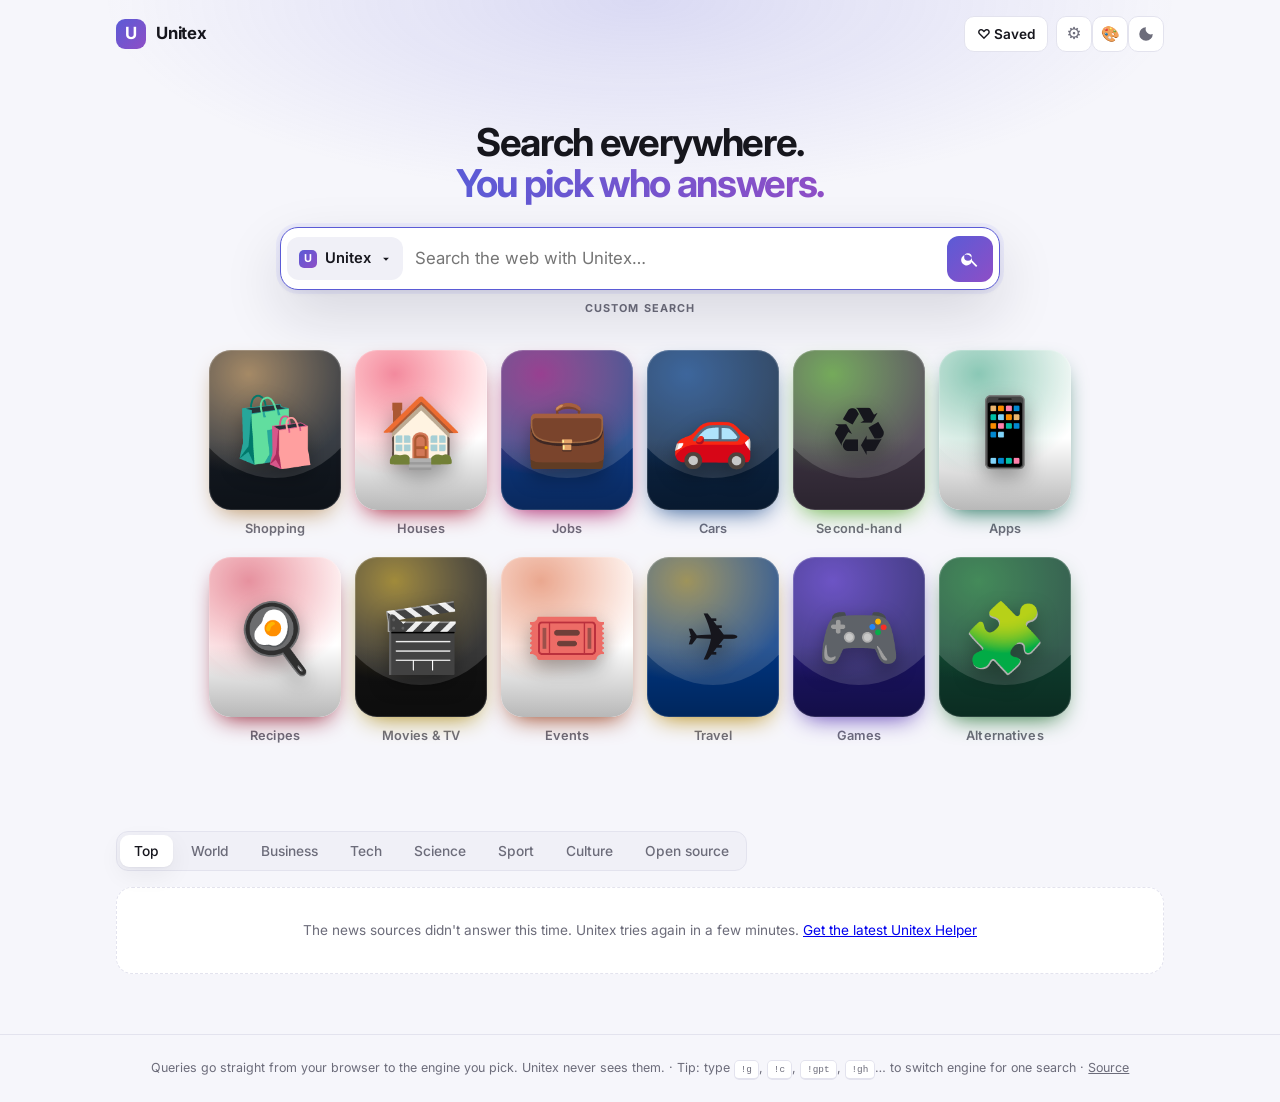
==== commit 1693d670: "Per-site result cards (realestate/Domain listing, carsales row, SEEK job, Amazon tile with stars and" ====
--- a/index.html
+++ b/index.html
@@ -11,13 +11,13 @@
 <link rel="preconnect" href="https://fonts.googleapis.com">
 <link rel="preconnect" href="https://fonts.gstatic.com" crossorigin>
 <link rel="preload" as="style" href="https://fonts.googleapis.com/css2?family=Inter:wght@400;500;600;700&display=swap" onload="this.onload=null;this.rel='stylesheet'">
-<link rel="stylesheet" href="style.css?v=81">
+<link rel="stylesheet" href="style.css?v=84">
 <link rel="prefetch" href="search.html">
-<link rel="prefetch" href="modes.js?v=81">
-<link rel="prefetch" href="ai.js?v=81">
-<link rel="prefetch" href="tabs.js?v=81">
-<link rel="prefetch" href="search.js?v=81">
-<link rel="prefetch" href="listings.js?v=81">
+<link rel="prefetch" href="modes.js?v=84">
+<link rel="prefetch" href="ai.js?v=84">
+<link rel="prefetch" href="tabs.js?v=84">
+<link rel="prefetch" href="search.js?v=84">
+<link rel="prefetch" href="listings.js?v=84">
 </head>
 <body>
 <div class="glow" aria-hidden="true"></div>
@@ -76,15 +76,15 @@
   · <a href="https://github.com/CatanCats/Unitex">Source</a>
 </footer>
 
-<script src="version.js?v=81"></script>
-<script src="engines.js?v=81"></script>
-<script src="alternatives.js?v=81"></script>
-<script src="topics.js?v=81"></script>
-<script src="core.js?v=81"></script>
-<script src="customize.js?v=81"></script>
-<script src="helper.js?v=81"></script>
-<script src="livenews.js?v=81"></script>
-<script src="quality.js?v=81"></script>
-<script src="app.js?v=81"></script>
+<script src="version.js?v=84"></script>
+<script src="engines.js?v=84"></script>
+<script src="alternatives.js?v=84"></script>
+<script src="topics.js?v=84"></script>
+<script src="core.js?v=84"></script>
+<script src="customize.js?v=84"></script>
+<script src="helper.js?v=84"></script>
+<script src="livenews.js?v=84"></script>
+<script src="quality.js?v=84"></script>
+<script src="app.js?v=84"></script>
 </body>
 </html>
--- a/style.css
+++ b/style.css
@@ -1919,3 +1919,140 @@
 .ai-rich code { padding: 1px 5px; border-radius: 5px; background: var(--card-2); font-size: .88em; }
 .notice.slim.update { border-color: color-mix(in srgb, var(--accent) 45%, var(--border)); background: var(--accent-soft); }
 .home-update .notice.slim { margin: 0 auto; }
+
+/* ===== result cards, one layout per site (cards.js) ===== */
+.xcards .xcard.sc { display: flex; flex-direction: column; padding: 0; gap: 0; position: relative; }
+.sc-img { position: relative; flex: none; aspect-ratio: 16 / 10; overflow: hidden; background: linear-gradient(135deg, var(--card-2), var(--accent-soft)); }
+.sc-img > img { position: relative; z-index: 1; display: block; width: 100%; height: 100%; object-fit: cover; background: var(--card-2); transition: transform .5s cubic-bezier(.2, .8, .2, 1); }
+.xcard.sc:hover .sc-img > img { transform: scale(1.04); }
+.sc-img .img-ph { position: absolute; inset: 0; display: grid; place-items: center; font-size: 2.6rem; opacity: .35; }
+.sc-img .deal-badge { position: absolute; left: 10px; top: 10px; z-index: 2; }
+.sc-chip { position: absolute; left: 10px; bottom: 10px; z-index: 2; padding: 3px 9px; border-radius: 6px; background: rgb(0 0 0 / .66); color: #fff; font-size: .75rem; font-weight: 600; }
+.sc-body { display: flex; flex-direction: column; gap: 6px; flex: 1; min-width: 0; padding: 12px 14px 12px; }
+.sc-title { margin: 0; font-size: .98rem; line-height: 1.35; font-weight: 600; display: -webkit-box; -webkit-line-clamp: 2; -webkit-box-orient: vertical; overflow: hidden; }
+.sc-title a { color: inherit; text-decoration: none; }
+.sc-sub { margin: 0; color: var(--muted); font-size: .85rem; }
+.sc-desc { margin: 0; color: var(--muted); font-size: .86rem; line-height: 1.5; display: -webkit-box; -webkit-line-clamp: 2; -webkit-box-orient: vertical; overflow: hidden; }
+.sc-note { margin: 0; font-size: .82rem; font-weight: 600; color: var(--accent); }
+.sc-from { display: flex; flex-wrap: wrap; align-items: center; gap: 4px 6px; margin: auto 0 0; padding-top: 6px; font-size: .75rem; color: var(--muted); }
+.sc-via { opacity: .8; }
+.sc-tags { display: flex; flex-wrap: wrap; gap: 6px; }
+.sc-tags span { padding: 2px 9px; border-radius: 999px; background: var(--card-2); font-size: .76rem; font-weight: 600; color: var(--fg); }
+.sc-price { font-weight: 800; letter-spacing: -.02em; }
+.sc-price.big { font-size: 1.45rem; }
+.sc-price-row { margin: 0; display: flex; align-items: baseline; gap: 8px; }
+.sc-facts { display: flex; flex-wrap: wrap; align-items: center; gap: 6px 16px; margin: 2px 0; }
+.sc-fact { display: inline-flex; align-items: center; gap: 6px; font-size: .95rem; }
+.sc-i { display: inline-block; width: 20px; height: 20px; background: var(--muted); -webkit-mask: var(--m) center / contain no-repeat; mask: var(--m) center / contain no-repeat; }
+.sc-i-bed { --m: url("data:image/svg+xml,%3Csvg xmlns='http://www.w3.org/2000/svg' viewBox='0 0 24 24'%3E%3Cpath d='M3 7v11h2v-3h14v3h2v-8a3 3 0 0 0-3-3h-8v5H5V7H3zm4.5 4.5a2 2 0 1 0 0-4 2 2 0 0 0 0 4z'/%3E%3C/svg%3E"); }
+.sc-i-bath { --m: url("data:image/svg+xml,%3Csvg xmlns='http://www.w3.org/2000/svg' viewBox='0 0 24 24'%3E%3Cpath d='M4 12V5a2 2 0 0 1 4 0v1H6.5V5a.5.5 0 0 0-1 0v7H21v2a5 5 0 0 1-3 4.6V21h-2v-1.2H8V21H6v-1.4A5 5 0 0 1 3 15v-3h1z'/%3E%3C/svg%3E"); }
+.sc-i-car { --m: url("data:image/svg+xml,%3Csvg xmlns='http://www.w3.org/2000/svg' viewBox='0 0 24 24'%3E%3Cpath d='M5 11l1.5-4.5A2 2 0 0 1 8.4 5h7.2a2 2 0 0 1 1.9 1.5L19 11a2 2 0 0 1 2 2v5h-2.5v-1.5h-13V18H3v-5a2 2 0 0 1 2-2zm1.7 0h10.6l-1-3.2a.5.5 0 0 0-.5-.3H8.2a.5.5 0 0 0-.5.3L6.7 11zM7 15.2a1.2 1.2 0 1 0 0-2.4 1.2 1.2 0 0 0 0 2.4zm10 0a1.2 1.2 0 1 0 0-2.4 1.2 1.2 0 0 0 0 2.4z'/%3E%3C/svg%3E"); }
+.sc-i-land { --m: url("data:image/svg+xml,%3Csvg xmlns='http://www.w3.org/2000/svg' viewBox='0 0 24 24'%3E%3Cpath d='M3 5h18v14H3V5zm2 2v10h14V7H5z'/%3E%3C/svg%3E"); }
+.sc-stars { --r: 0; display: inline-block; width: 5.2em; height: 1em; font-size: .95rem; background: linear-gradient(90deg, #f5a623 calc(var(--r) / 5 * 100%), var(--border) 0);
+  -webkit-mask: url("data:image/svg+xml,%3Csvg xmlns='http://www.w3.org/2000/svg' viewBox='0 0 24 24'%3E%3Cpath d='M12 2l3 6.5 7 .9-5.2 4.8 1.4 7L12 17.8 5.8 21.2l1.4-7L2 9.4l7-.9z'/%3E%3C/svg%3E") 0 0 / 20% 100% repeat-x;
+  mask: url("data:image/svg+xml,%3Csvg xmlns='http://www.w3.org/2000/svg' viewBox='0 0 24 24'%3E%3Cpath d='M12 2l3 6.5 7 .9-5.2 4.8 1.4 7L12 17.8 5.8 21.2l1.4-7L2 9.4l7-.9z'/%3E%3C/svg%3E") 0 0 / 20% 100% repeat-x; }
+.sc-rate { display: flex; align-items: center; gap: 6px; font-size: .85rem; }
+.sc-rate small { color: var(--muted); }
+.sc-imdb { font-weight: 800; color: #b08900; }
+
+/* houses */
+.sc-house .sc-title { font-size: 1rem; font-weight: 500; color: var(--muted); }
+/* cars */
+.sc-car .sc-specs { margin: 0; font-size: .88rem; color: var(--muted); }
+.sc-car .sc-side { display: grid; gap: 2px; align-content: start; justify-items: end; padding: 12px 14px; text-align: right; }
+.sc-car .sc-side small { color: var(--muted); font-size: .75rem; }
+/* jobs (SEEK): logo, linked title, company, place and pay, tags */
+.xcards .xcard.sc-job { flex-direction: row; gap: 14px; padding: 16px 18px; }
+.sc-job .sc-logo { flex: none; display: grid; place-items: center; width: 56px; height: 56px; border-radius: calc(var(--u-r, 16px) * .6); background: var(--accent-soft); color: var(--accent); font-size: 1.5rem; font-weight: 800; }
+.sc-job .sc-body { padding: 0; }
+.sc-job .sc-title { font-size: 1.1rem; color: var(--accent); }
+.sc-job .sc-company { margin: 0; font-weight: 600; font-size: .92rem; }
+.sc-job .sc-meta { display: flex; flex-wrap: wrap; gap: 4px 16px; color: var(--muted); font-size: .86rem; }
+.sc-job .sc-salary { color: var(--fg); font-weight: 600; }
+.sc-job:hover { border-left: 4px solid var(--accent); }
+/* products (Amazon) */
+.sc-product .sc-img { aspect-ratio: 1 / 1; background: #fff; }
+.sc-product .sc-img > img { object-fit: contain; padding: 12px; box-sizing: border-box; background: #fff; }
+.sc-product .sc-title { font-weight: 500; -webkit-line-clamp: 3; }
+.sc-product .sc-price { display: inline-flex; align-items: flex-start; gap: 1px; line-height: 1; }
+.sc-product .sc-price b { font-size: 1.7rem; font-weight: 700; }
+.sc-product .sc-price sup { font-size: .8rem; margin-top: 2px; font-weight: 600; }
+.sc-product .sc-price small { align-self: center; margin-left: 6px; color: var(--muted); font-size: .75rem; }
+/* recipes (taste) */
+.sc-recipe .sc-img { aspect-ratio: 4 / 3; }
+/* shows (IMDb) */
+.sc-show .sc-img { aspect-ratio: 2 / 3; }
+.sc-year { font-weight: 400; color: var(--muted); }
+/* events (Eventbrite) */
+.sc-when { margin: 0; color: var(--accent); font-size: .78rem; font-weight: 800; letter-spacing: .05em; text-transform: uppercase; }
+.sc-date { position: absolute; left: 10px; top: 10px; z-index: 2; display: grid; place-items: center; min-width: 46px; padding: 4px 8px; border-radius: 10px; background: var(--card); color: var(--fg); box-shadow: 0 2px 8px rgb(0 0 0 / .25); line-height: 1.05; }
+.sc-date b { font-size: 1.2rem; }
+.sc-date small { font-size: .68rem; font-weight: 700; text-transform: uppercase; color: var(--accent); }
+
+/* list view: a row, like the sites' own result lists */
+.xcards.list .xcard.sc { flex-direction: row; min-height: 0; }
+.xcards.list .xcard.sc .sc-img { width: 38%; min-width: 240px; max-width: 420px; aspect-ratio: auto; min-height: 210px; }
+.xcards.list .xcard.sc-show .sc-img, .xcards.list .xcard.sc-recipe .sc-img, .xcards.list .xcard.sc-product .sc-img { width: 200px; min-width: 200px; min-height: 0; aspect-ratio: auto; }
+.xcards.list .xcard.sc-show .sc-img { width: 150px; min-width: 150px; }
+.xcards.list .xcard.sc-car .sc-img { width: 300px; min-width: 260px; min-height: 190px; }
+.xcards.list .xcard.sc .sc-body { padding: 16px 20px; gap: 8px; }
+.xcards.list .xcard.sc-house .sc-price-row { order: -1; }
+.xcards.list .xcard.sc-job { min-height: 0; }
+.xcards.list .xcard.sc-job .sc-body { padding: 0; }
+@media (max-width: 700px) {
+  .xcards.list .xcard.sc, .xcards.list .xcard.sc-car { flex-direction: column; }
+  .xcards.list .xcard.sc .sc-img, .xcards.list .xcard.sc-car .sc-img, .xcards.list .xcard.sc-show .sc-img { width: auto; max-width: none; min-width: 0; min-height: 0; aspect-ratio: 16 / 10; }
+  .xcards.list .xcard.sc-job { flex-direction: row; }
+  .sc-car .sc-side { justify-items: start; text-align: left; padding-top: 0; }
+}
+body.photos-large .sc-img { aspect-ratio: 3 / 2; }
+body.photos-small .sc-img { aspect-ratio: 16 / 9; }
+/* card fixes: the picture never sets the card's height; the site badge sits in the line; the heart stays clear of the price */
+.sc-img > img { position: absolute; inset: 0; }
+.sc-from .site-badge { position: static; padding: 0; background: none; box-shadow: none; color: var(--muted); font-size: .75rem; font-weight: 600; max-width: 100%; }
+.sc-from .site-badge img { width: 14px; height: 14px; }
+.xcards.list .xcard.sc-house .save-btn, .xcards.list .xcard.sc-car .save-btn, .xcards.list .xcard.sc-recipe .save-btn, .xcards.list .xcard.sc-show .save-btn { top: auto; bottom: 12px; right: 14px; }
+body.look-unitex[data-look="shopping"], body.look-unitex[data-look="reviews"] { --bg: unset; }
+.xcards.list .xcard.sc-car .sc-side { min-width: 150px; }
+.sc-job .sc-from { margin-top: 2px; }
+
+/* ===== Settings: a dialog with a menu at the side ===== */
+.settings-dialog { width: min(860px, 96vw); height: min(640px, 90vh); padding: 0; border: 1px solid var(--border); border-radius: calc(var(--u-r, 16px) + 4px); background: var(--card); color: var(--fg); box-shadow: var(--shadow-lg); overflow: hidden; }
+.settings-dialog[open] { display: flex; flex-direction: column; }
+.settings-dialog::backdrop { background: rgb(10 10 20 / .5); backdrop-filter: blur(3px); }
+.sd-head { display: flex; align-items: center; justify-content: space-between; padding: 14px 22px; border-bottom: 1px solid var(--border); }
+.sd-head h2 { margin: 0; font-size: 1.2rem; }
+.sd-main { flex: 1; display: grid; grid-template-columns: 210px minmax(0, 1fr); min-height: 0; }
+.sd-nav { display: flex; flex-direction: column; gap: 4px; padding: 14px 12px; border-right: 1px solid var(--border); background: var(--card-2); overflow: auto; }
+.sd-nav button { display: flex; align-items: center; gap: 10px; padding: 10px 12px; border: 0; border-radius: 12px; background: none; color: var(--fg); font: inherit; font-weight: 600; text-align: left; cursor: pointer; }
+.sd-nav button:hover { background: color-mix(in srgb, var(--accent) 8%, transparent); }
+.sd-nav button.on { background: var(--accent-soft); color: var(--accent); }
+.sd-panel { overflow: auto; padding: 18px 26px 24px; }
+.sd-panel h3 { margin: 0 0 6px; font-size: 1.1rem; }
+.sd-row { display: flex; align-items: center; justify-content: space-between; gap: 18px; padding: 14px 0; border-bottom: 1px solid var(--border); }
+.sd-row.stack { flex-direction: column; align-items: stretch; gap: 10px; }
+.sd-row-text { display: grid; gap: 2px; min-width: 0; }
+.sd-row-text small { color: var(--muted); font-size: .82rem; line-height: 1.45; }
+.sd-select { width: auto; min-width: 200px; max-width: 280px; }
+.sd-note { margin: 12px 0 0; color: var(--muted); font-size: .86rem; line-height: 1.55; }
+.sd-card { display: grid; gap: 8px; justify-items: start; padding: 16px 18px; margin: 10px 0; border: 1px solid var(--border); border-radius: var(--u-r, 16px); background: var(--card-2); }
+.sd-card p { margin: 0; color: var(--muted); font-size: .9rem; }
+.sd-card .btn-primary, .sd-row a.btn-ghost { text-decoration: none; display: inline-block; }
+.sd-foot { display: flex; justify-content: flex-end; gap: 10px; padding: 12px 22px; border-top: 1px solid var(--border); }
+.sd-switch { position: relative; flex: none; width: 46px; height: 26px; }
+.sd-switch input { position: absolute; inset: 0; opacity: 0; cursor: pointer; margin: 0; z-index: 1; }
+.sd-knob { position: absolute; inset: 0; border-radius: 999px; background: var(--border); transition: background .2s; }
+.sd-knob::after { content: ""; position: absolute; left: 3px; top: 3px; width: 20px; height: 20px; border-radius: 50%; background: #fff; box-shadow: 0 1px 3px rgb(0 0 0 / .3); transition: transform .2s; }
+.sd-switch input:checked + .sd-knob { background: var(--accent); }
+.sd-switch input:checked + .sd-knob::after { transform: translateX(20px); }
+.look-panel .sd-row:last-child { border-bottom: 0; }
+@media (max-width: 640px) {
+  .sd-main { grid-template-columns: 1fr; grid-template-rows: auto 1fr; }
+  .sd-nav { flex-direction: row; overflow-x: auto; border-right: 0; border-bottom: 1px solid var(--border); padding: 8px; }
+  .sd-nav button { flex: none; padding: 8px 12px; }
+  .sd-row { flex-wrap: wrap; }
+}
+
+/* home tiles: two centred rows on a wide screen instead of a row that runs off the edge; one scrolling row on a phone */
+@media (min-width: 900px) { #topics.quick { flex-wrap: wrap; justify-content: center; overflow: visible; margin-left: 0; margin-right: 0; row-gap: 18px; } #topics.quick > :first-child, #topics.quick > :last-child { margin-left: 0; margin-right: 0; } }
+.sc-img .deal-badge { width: auto; right: auto; }
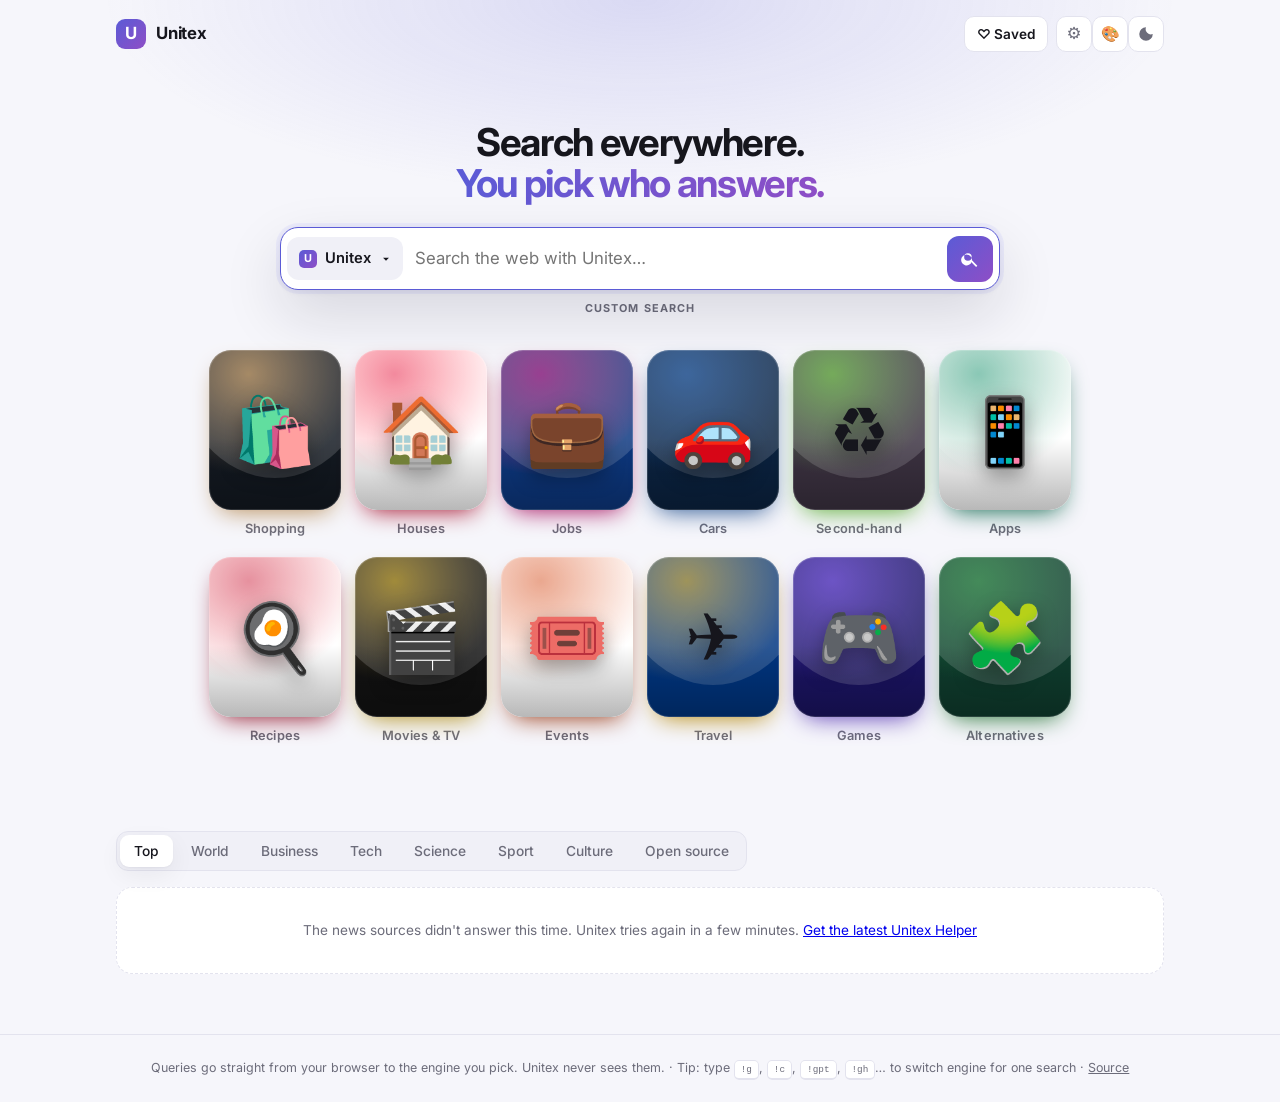
==== commit b2211b01: "AI picker back: Google AI Overview (helper, no sign-in) or an AI on this computer (Gemini Nano, Llam" ====
--- a/index.html
+++ b/index.html
@@ -11,13 +11,13 @@
 <link rel="preconnect" href="https://fonts.googleapis.com">
 <link rel="preconnect" href="https://fonts.gstatic.com" crossorigin>
 <link rel="preload" as="style" href="https://fonts.googleapis.com/css2?family=Inter:wght@400;500;600;700&display=swap" onload="this.onload=null;this.rel='stylesheet'">
-<link rel="stylesheet" href="style.css?v=84">
+<link rel="stylesheet" href="style.css?v=85">
 <link rel="prefetch" href="search.html">
-<link rel="prefetch" href="modes.js?v=84">
-<link rel="prefetch" href="ai.js?v=84">
-<link rel="prefetch" href="tabs.js?v=84">
-<link rel="prefetch" href="search.js?v=84">
-<link rel="prefetch" href="listings.js?v=84">
+<link rel="prefetch" href="modes.js?v=85">
+<link rel="prefetch" href="ai.js?v=85">
+<link rel="prefetch" href="tabs.js?v=85">
+<link rel="prefetch" href="search.js?v=85">
+<link rel="prefetch" href="listings.js?v=85">
 </head>
 <body>
 <div class="glow" aria-hidden="true"></div>
@@ -76,15 +76,15 @@
   · <a href="https://github.com/CatanCats/Unitex">Source</a>
 </footer>
 
-<script src="version.js?v=84"></script>
-<script src="engines.js?v=84"></script>
-<script src="alternatives.js?v=84"></script>
-<script src="topics.js?v=84"></script>
-<script src="core.js?v=84"></script>
-<script src="customize.js?v=84"></script>
-<script src="helper.js?v=84"></script>
-<script src="livenews.js?v=84"></script>
-<script src="quality.js?v=84"></script>
-<script src="app.js?v=84"></script>
+<script src="version.js?v=85"></script>
+<script src="engines.js?v=85"></script>
+<script src="alternatives.js?v=85"></script>
+<script src="topics.js?v=85"></script>
+<script src="core.js?v=85"></script>
+<script src="customize.js?v=85"></script>
+<script src="helper.js?v=85"></script>
+<script src="livenews.js?v=85"></script>
+<script src="quality.js?v=85"></script>
+<script src="app.js?v=85"></script>
 </body>
 </html>
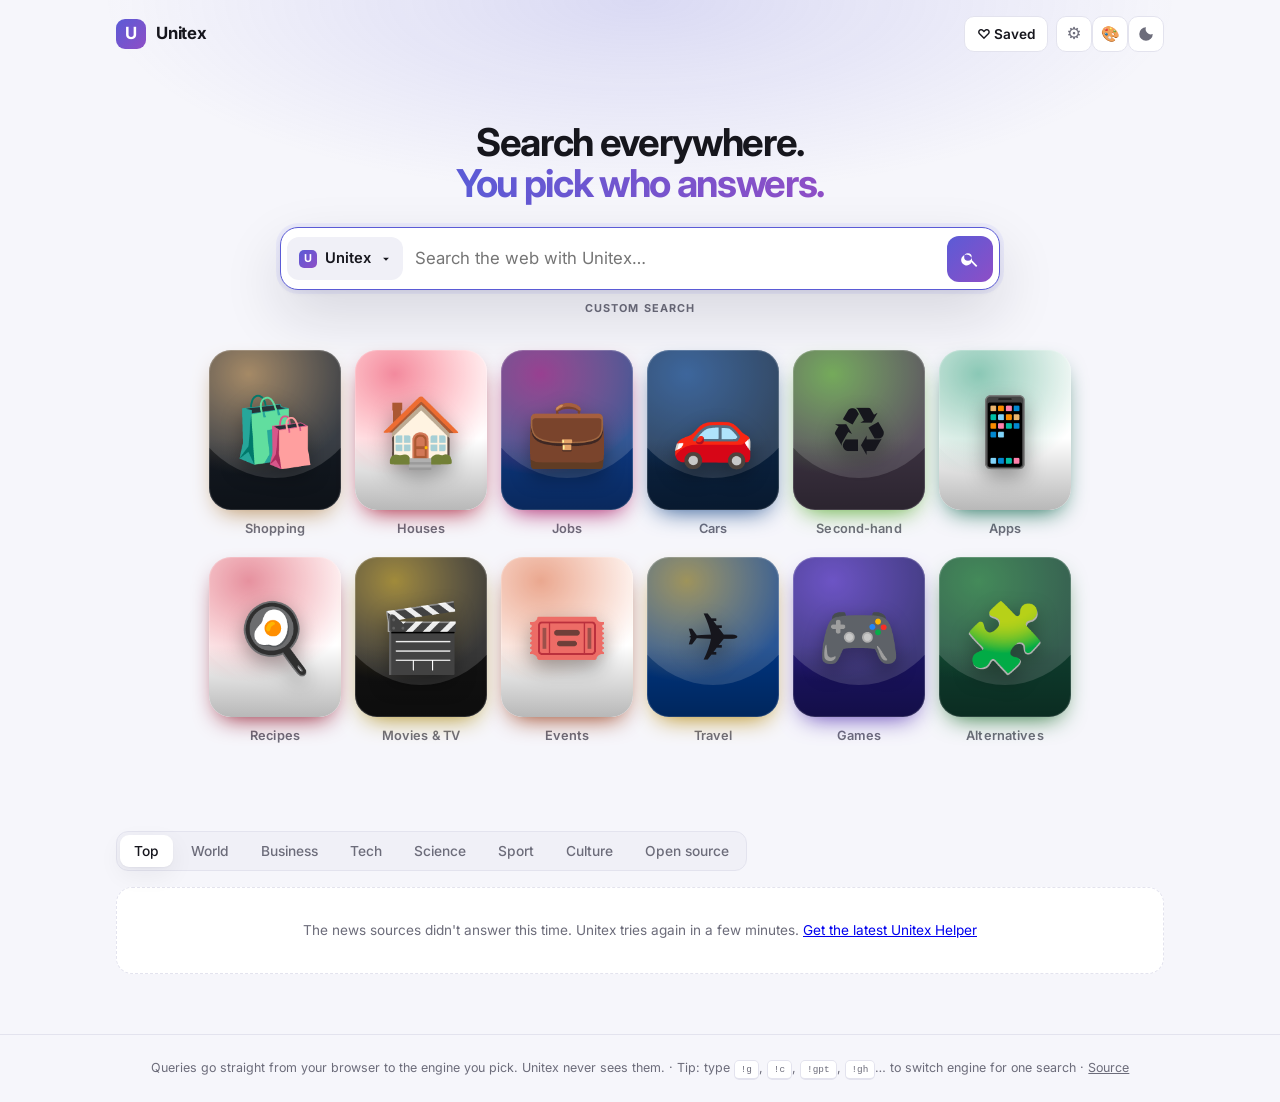
==== commit 272dfb1f: "AI: Ask ChatGPT button (opens chatgpt.com with the question, no sign-in) beside the AI overview and " ====
--- a/index.html
+++ b/index.html
@@ -11,13 +11,13 @@
 <link rel="preconnect" href="https://fonts.googleapis.com">
 <link rel="preconnect" href="https://fonts.gstatic.com" crossorigin>
 <link rel="preload" as="style" href="https://fonts.googleapis.com/css2?family=Inter:wght@400;500;600;700&display=swap" onload="this.onload=null;this.rel='stylesheet'">
-<link rel="stylesheet" href="style.css?v=85">
+<link rel="stylesheet" href="style.css?v=87">
 <link rel="prefetch" href="search.html">
-<link rel="prefetch" href="modes.js?v=85">
-<link rel="prefetch" href="ai.js?v=85">
-<link rel="prefetch" href="tabs.js?v=85">
-<link rel="prefetch" href="search.js?v=85">
-<link rel="prefetch" href="listings.js?v=85">
+<link rel="prefetch" href="modes.js?v=87">
+<link rel="prefetch" href="ai.js?v=87">
+<link rel="prefetch" href="tabs.js?v=87">
+<link rel="prefetch" href="search.js?v=87">
+<link rel="prefetch" href="listings.js?v=87">
 </head>
 <body>
 <div class="glow" aria-hidden="true"></div>
@@ -76,15 +76,15 @@
   · <a href="https://github.com/CatanCats/Unitex">Source</a>
 </footer>
 
-<script src="version.js?v=85"></script>
-<script src="engines.js?v=85"></script>
-<script src="alternatives.js?v=85"></script>
-<script src="topics.js?v=85"></script>
-<script src="core.js?v=85"></script>
-<script src="customize.js?v=85"></script>
-<script src="helper.js?v=85"></script>
-<script src="livenews.js?v=85"></script>
-<script src="quality.js?v=85"></script>
-<script src="app.js?v=85"></script>
+<script src="version.js?v=87"></script>
+<script src="engines.js?v=87"></script>
+<script src="alternatives.js?v=87"></script>
+<script src="topics.js?v=87"></script>
+<script src="core.js?v=87"></script>
+<script src="customize.js?v=87"></script>
+<script src="helper.js?v=87"></script>
+<script src="livenews.js?v=87"></script>
+<script src="quality.js?v=87"></script>
+<script src="app.js?v=87"></script>
 </body>
 </html>
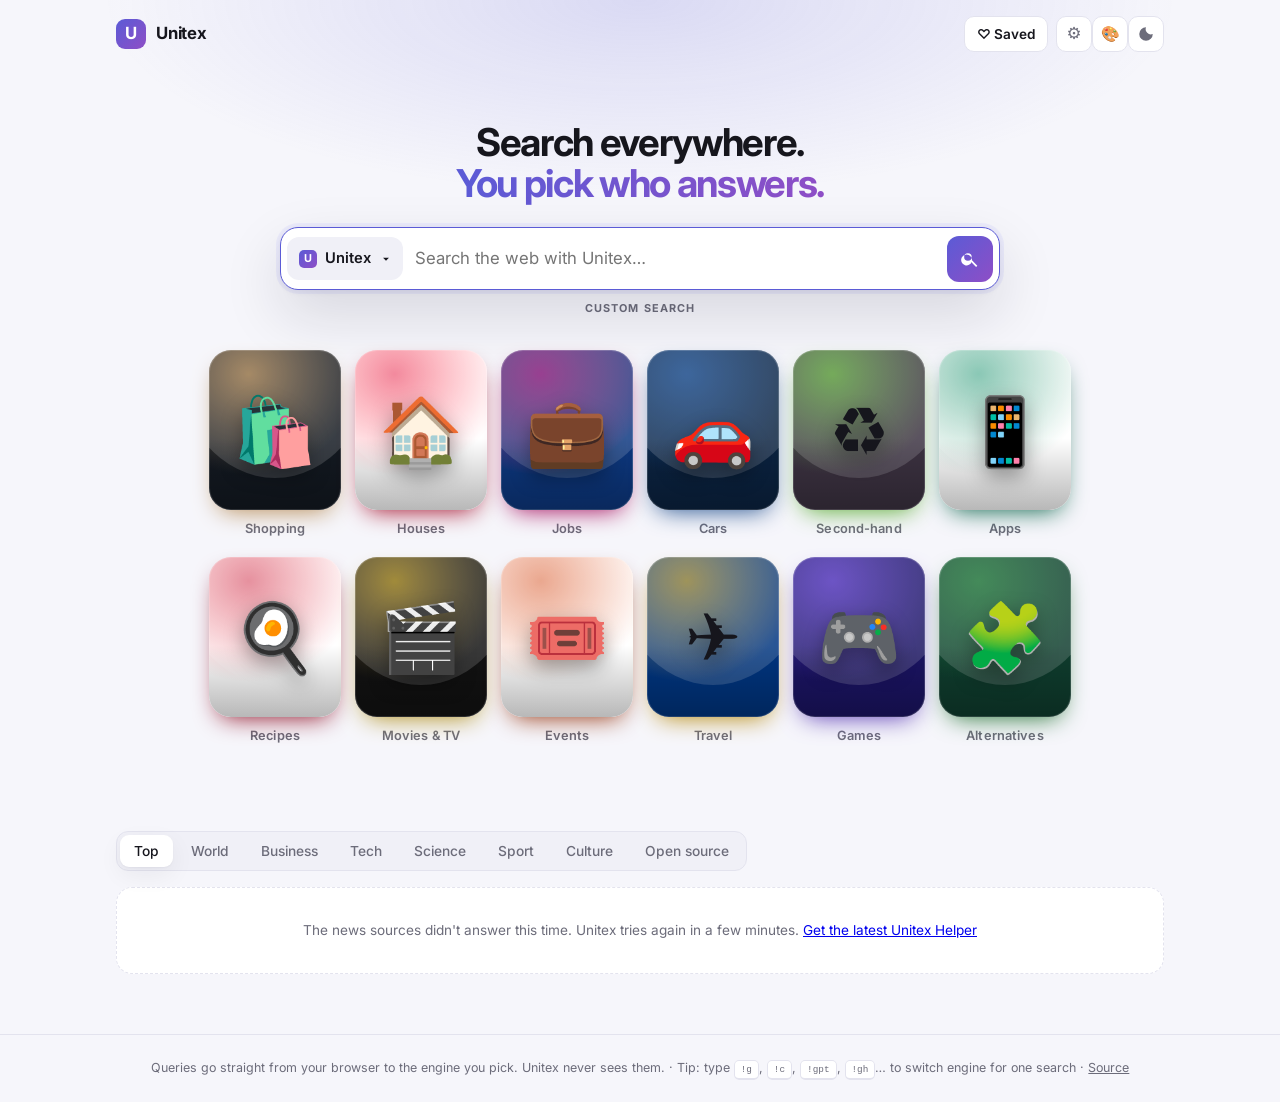
==== commit 7cdcd83e: "Every area opens like the home page (headline, the site's own sections, one big search with Filters," ====
--- a/index.html
+++ b/index.html
@@ -11,13 +11,13 @@
 <link rel="preconnect" href="https://fonts.googleapis.com">
 <link rel="preconnect" href="https://fonts.gstatic.com" crossorigin>
 <link rel="preload" as="style" href="https://fonts.googleapis.com/css2?family=Inter:wght@400;500;600;700&display=swap" onload="this.onload=null;this.rel='stylesheet'">
-<link rel="stylesheet" href="style.css?v=87">
+<link rel="stylesheet" href="style.css?v=90">
 <link rel="prefetch" href="search.html">
-<link rel="prefetch" href="modes.js?v=87">
-<link rel="prefetch" href="ai.js?v=87">
-<link rel="prefetch" href="tabs.js?v=87">
-<link rel="prefetch" href="search.js?v=87">
-<link rel="prefetch" href="listings.js?v=87">
+<link rel="prefetch" href="modes.js?v=90">
+<link rel="prefetch" href="ai.js?v=90">
+<link rel="prefetch" href="tabs.js?v=90">
+<link rel="prefetch" href="search.js?v=90">
+<link rel="prefetch" href="listings.js?v=90">
 </head>
 <body>
 <div class="glow" aria-hidden="true"></div>
@@ -76,15 +76,15 @@
   · <a href="https://github.com/CatanCats/Unitex">Source</a>
 </footer>
 
-<script src="version.js?v=87"></script>
-<script src="engines.js?v=87"></script>
-<script src="alternatives.js?v=87"></script>
-<script src="topics.js?v=87"></script>
-<script src="core.js?v=87"></script>
-<script src="customize.js?v=87"></script>
-<script src="helper.js?v=87"></script>
-<script src="livenews.js?v=87"></script>
-<script src="quality.js?v=87"></script>
-<script src="app.js?v=87"></script>
+<script src="version.js?v=90"></script>
+<script src="engines.js?v=90"></script>
+<script src="alternatives.js?v=90"></script>
+<script src="topics.js?v=90"></script>
+<script src="core.js?v=90"></script>
+<script src="customize.js?v=90"></script>
+<script src="helper.js?v=90"></script>
+<script src="livenews.js?v=90"></script>
+<script src="quality.js?v=90"></script>
+<script src="app.js?v=90"></script>
 </body>
 </html>
--- a/style.css
+++ b/style.css
@@ -2056,3 +2056,79 @@
 /* home tiles: two centred rows on a wide screen instead of a row that runs off the edge; one scrolling row on a phone */
 @media (min-width: 900px) { #topics.quick { flex-wrap: wrap; justify-content: center; overflow: visible; margin-left: 0; margin-right: 0; row-gap: 18px; } #topics.quick > :first-child, #topics.quick > :last-child { margin-left: 0; margin-right: 0; } }
 .sc-img .deal-badge { width: auto; right: auto; }
+
+/* every area opens like the home page */
+body.landing-on .rtop .searchbar.compact { visibility: hidden; }
+.start { margin: 0 0 8px; }
+.start-hero { margin-top: 2vh; }
+.start-hero h1 { margin: 0 0 18px; font-size: clamp(1.9rem, 5vw, 3rem); line-height: 1.12; letter-spacing: -.03em; }
+.start-hero h1 span { font-size: clamp(1.1rem, 2.6vw, 1.5rem); font-weight: 600; letter-spacing: -.01em; background: linear-gradient(90deg, var(--accent), var(--accent-2)); -webkit-background-clip: text; background-clip: text; color: transparent; }
+.start-modes { display: flex; flex-wrap: wrap; justify-content: center; gap: 8px; margin: 0 auto 16px; max-width: 900px; }
+.start-mode { display: inline-flex; align-items: center; gap: 7px; padding: 8px 16px; border: 1px solid var(--border); border-radius: 999px; background: var(--card); color: var(--fg); font: inherit; font-size: .92rem; font-weight: 600; cursor: pointer; transition: border-color .15s, background .15s; }
+.start-mode:hover { border-color: var(--accent); }
+.start-mode.on { border-color: var(--accent); background: var(--accent-soft); color: var(--accent); }
+.start-search { display: flex; align-items: center; gap: 8px; max-width: 820px; margin: 0 auto; padding: 6px 6px 6px 18px; }
+.start-search .start-input { flex: 1; min-width: 0; border: 0; outline: 0; background: none; color: var(--fg); font: inherit; font-size: 1.05rem; padding: 12px 6px; }
+.start-search .start-where { flex: 1; min-width: 0; border-left: 1px solid var(--border); padding-left: 10px; }
+.start-search .start-where .start-input { width: 100%; box-sizing: border-box; }
+.start-search .start-input::-webkit-search-cancel-button { display: none; }
+.start-search .filters-btn { flex: none; height: 40px; }
+.start-search .go { flex: none; }
+.start-tiles.quick { flex-wrap: wrap; justify-content: center; overflow: visible; margin: 26px 0 8px; row-gap: 18px; }
+.start-tiles.quick > :first-child, .start-tiles.quick > :last-child { margin-left: 0; margin-right: 0; }
+.start-tiles .area-card { background: none; border: 0; padding: 0; font: inherit; cursor: pointer; }
+.start-tiles .area-card .area-art { width: 132px; height: 132px; }
+@media (max-width: 899px) { .start-tiles.quick { flex-wrap: nowrap; justify-content: flex-start; overflow-x: auto; margin-left: -16px; margin-right: -16px; padding: 4px 16px 10px; } }
+@media (max-width: 640px) { .start-search { flex-wrap: wrap; padding: 8px 10px; } .start-search .start-where { border-left: 0; padding-left: 0; flex-basis: 100%; } }
+
+/* the app store's displays */
+.ad-icon { flex: none; width: 56px; height: 56px; border-radius: 22%; object-fit: cover; background: var(--card-2); box-shadow: 0 1px 4px rgb(0 0 0 / .2); }
+.ad-icon.sm { width: 40px; height: 40px; }
+.ad-get { flex: none; padding: 5px 16px; border-radius: 999px; background: var(--accent-soft); color: var(--accent); font-size: .82rem; font-weight: 800; }
+.ad-story { position: relative; display: flex; align-items: stretch; justify-content: space-between; gap: 20px; min-height: 340px; margin: 4px 0 22px; padding: 30px 34px 0; border-radius: calc(var(--u-r, 16px) + 8px); overflow: hidden; color: #fff; text-decoration: none;
+  background: radial-gradient(120% 140% at 10% 0%, var(--accent), color-mix(in srgb, var(--accent-2) 70%, #000) 80%); box-shadow: 0 18px 40px -22px var(--accent); }
+.ad-story.skeleton { background: var(--card-2); }
+.ad-story-text { display: flex; flex-direction: column; justify-content: center; gap: 10px; max-width: 460px; padding-bottom: 30px; }
+.ad-story-text > small { font-size: .78rem; font-weight: 800; letter-spacing: .12em; text-transform: uppercase; opacity: .85; }
+.ad-story-text > b { font-size: clamp(1.8rem, 4vw, 2.8rem); line-height: 1.08; letter-spacing: -.03em; }
+.ad-story-sum { opacity: .92; line-height: 1.5; }
+.ad-story-app { display: flex; align-items: center; gap: 12px; margin-top: 8px; padding: 10px 12px; border-radius: 18px; background: rgb(255 255 255 / .16); backdrop-filter: blur(8px); }
+.ad-story-app > span { display: grid; min-width: 0; flex: 1; }
+.ad-story-app small { opacity: .8; }
+.ad-story-app .ad-get { background: #fff; color: var(--accent); }
+.ad-story-shot { align-self: flex-end; width: 210px; max-width: 34%; border-radius: 26px 26px 0 0; box-shadow: 0 -8px 30px rgb(0 0 0 / .35); object-fit: cover; }
+.ad-posters { gap: 14px; }
+.ad-poster { position: relative; flex: none; width: 190px; height: 330px; border-radius: calc(var(--u-r, 16px) + 2px); overflow: hidden; background: var(--card-2); color: #fff; text-decoration: none; box-shadow: var(--shadow); }
+.ad-poster.skeleton { box-shadow: none; }
+.ad-poster-bg { position: absolute; inset: 0; width: 100%; height: 100%; object-fit: cover; transition: transform .4s; }
+.ad-poster:hover .ad-poster-bg { transform: scale(1.05); }
+.ad-poster-cap { position: absolute; inset: auto 0 0; display: flex; align-items: center; gap: 10px; padding: 36px 12px 12px; background: linear-gradient(180deg, transparent, rgb(0 0 0 / .78)); }
+.ad-poster-cap > span:last-child { display: grid; min-width: 0; }
+.ad-poster-cap strong { font-size: .9rem; overflow: hidden; text-overflow: ellipsis; white-space: nowrap; }
+.ad-poster-cap small { opacity: .8; font-size: .75rem; }
+.ad-list3 { display: grid; grid-auto-flow: column; grid-template-rows: repeat(3, auto); grid-auto-columns: minmax(300px, 1fr); gap: 4px 28px; overflow-x: auto; padding-bottom: 6px; scrollbar-width: thin; }
+.ad-l3 { display: flex; align-items: center; gap: 12px; padding: 8px 0; border-bottom: 1px solid var(--border); color: var(--fg); text-decoration: none; }
+.ad-rank { flex: none; width: 20px; text-align: center; font-weight: 800; color: var(--muted); }
+.ad-l3-text { display: grid; flex: 1; min-width: 0; }
+.ad-l3-text strong { overflow: hidden; text-overflow: ellipsis; white-space: nowrap; font-size: .95rem; }
+.ad-l3-text small { color: var(--muted); font-size: .78rem; }
+.ad-stars { color: #b45309 !important; }
+.ad-wides { gap: 14px; }
+.ad-wide { position: relative; flex: none; width: 360px; height: 180px; border-radius: calc(var(--u-r, 16px) + 2px); overflow: hidden; background: var(--card-2); color: #fff; text-decoration: none; box-shadow: var(--shadow); }
+.ad-wide img { width: 100%; height: 100%; object-fit: cover; transition: transform .4s; }
+.ad-wide:hover img { transform: scale(1.05); }
+.ad-wide-cap { position: absolute; inset: auto 0 0; display: grid; padding: 28px 14px 12px; background: linear-gradient(180deg, transparent, rgb(0 0 0 / .8)); }
+.ad-wide-cap small { opacity: .85; }
+.ad-colls { gap: 14px; }
+.ad-coll { flex: none; display: flex; flex-direction: column; justify-content: space-between; gap: 18px; width: 230px; height: 150px; padding: 16px; border: 0; border-radius: calc(var(--u-r, 16px) + 2px); background: linear-gradient(135deg, var(--c), color-mix(in srgb, var(--c) 55%, #000)); color: #fff; font: inherit; text-align: left; cursor: pointer; box-shadow: var(--shadow); }
+.ad-coll:hover { transform: translateY(-3px); }
+.ad-coll b { font-size: 1.05rem; line-height: 1.2; }
+.ad-coll-icons { display: flex; }
+.ad-coll-icons .ad-icon { width: 44px; height: 44px; margin-right: -10px; border: 2px solid rgb(255 255 255 / .85); }
+@media (max-width: 760px) { .ad-story { flex-direction: column; padding: 22px 20px 0; } .ad-story-shot { align-self: center; width: 150px; max-width: none; } .ad-wide { width: 280px; height: 150px; } }
+.start-search .start-where:first-child { border-left: 0; padding-left: 0; }
+body.landing-on .shop-note { display: none; }
+.ad-poster, .ad-wide, .ad-coll { margin-right: 14px; }
+.ad-posters, .ad-wides, .ad-colls { gap: 0; }
+.ad-story-app > span:not(.ad-get) { display: grid; min-width: 0; flex: 1; }
+.ad-story-app > .ad-get { display: inline-block; flex: none; }
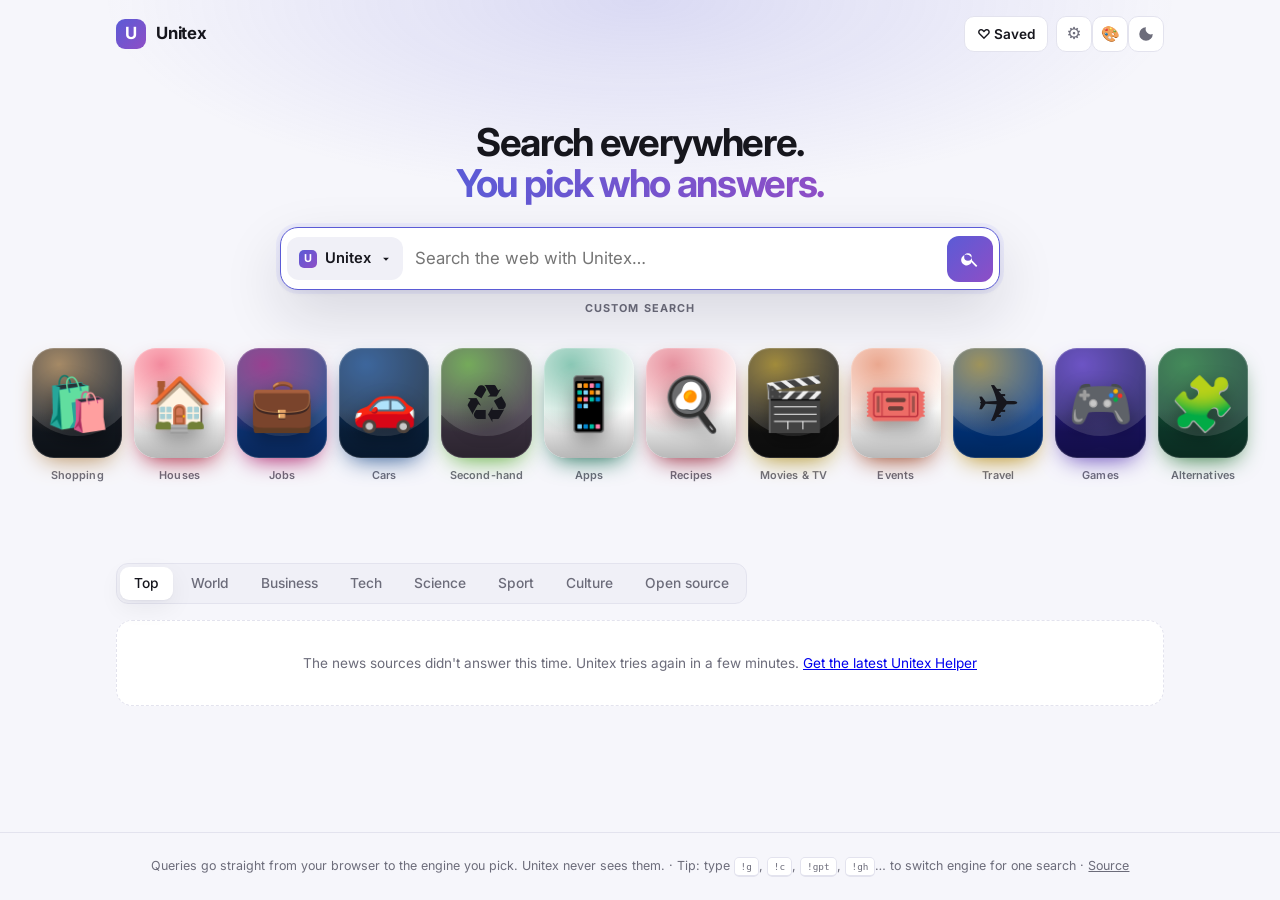
==== commit cb9fc325: "Start pages: no tab bar; home and category tiles in one row across the whole screen Co-Authored-By: " ====
--- a/index.html
+++ b/index.html
@@ -11,13 +11,13 @@
 <link rel="preconnect" href="https://fonts.googleapis.com">
 <link rel="preconnect" href="https://fonts.gstatic.com" crossorigin>
 <link rel="preload" as="style" href="https://fonts.googleapis.com/css2?family=Inter:wght@400;500;600;700&display=swap" onload="this.onload=null;this.rel='stylesheet'">
-<link rel="stylesheet" href="style.css?v=90">
+<link rel="stylesheet" href="style.css?v=92">
 <link rel="prefetch" href="search.html">
-<link rel="prefetch" href="modes.js?v=90">
-<link rel="prefetch" href="ai.js?v=90">
-<link rel="prefetch" href="tabs.js?v=90">
-<link rel="prefetch" href="search.js?v=90">
-<link rel="prefetch" href="listings.js?v=90">
+<link rel="prefetch" href="modes.js?v=92">
+<link rel="prefetch" href="ai.js?v=92">
+<link rel="prefetch" href="tabs.js?v=92">
+<link rel="prefetch" href="search.js?v=92">
+<link rel="prefetch" href="listings.js?v=92">
 </head>
 <body>
 <div class="glow" aria-hidden="true"></div>
@@ -76,15 +76,15 @@
   · <a href="https://github.com/CatanCats/Unitex">Source</a>
 </footer>
 
-<script src="version.js?v=90"></script>
-<script src="engines.js?v=90"></script>
-<script src="alternatives.js?v=90"></script>
-<script src="topics.js?v=90"></script>
-<script src="core.js?v=90"></script>
-<script src="customize.js?v=90"></script>
-<script src="helper.js?v=90"></script>
-<script src="livenews.js?v=90"></script>
-<script src="quality.js?v=90"></script>
-<script src="app.js?v=90"></script>
+<script src="version.js?v=92"></script>
+<script src="engines.js?v=92"></script>
+<script src="alternatives.js?v=92"></script>
+<script src="topics.js?v=92"></script>
+<script src="core.js?v=92"></script>
+<script src="customize.js?v=92"></script>
+<script src="helper.js?v=92"></script>
+<script src="livenews.js?v=92"></script>
+<script src="quality.js?v=92"></script>
+<script src="app.js?v=92"></script>
 </body>
 </html>
--- a/style.css
+++ b/style.css
@@ -2132,3 +2132,16 @@
 .ad-posters, .ad-wides, .ad-colls { gap: 0; }
 .ad-story-app > span:not(.ad-get) { display: grid; min-width: 0; flex: 1; }
 .ad-story-app > .ad-get { display: inline-block; flex: none; }
+
+/* start pages have no tab bar (the home page's tiles are how you move between areas); the tiles are one row across the whole screen */
+body.landing-on .rnav { display: none; }
+@media (min-width: 900px) {
+  #topics.quick, .start-tiles.quick { flex-wrap: nowrap; justify-content: center; gap: 12px; overflow: visible; row-gap: 0; padding: 4px 0 8px;
+    width: min(1640px, calc(100vw - 64px)); position: relative; left: 50%; transform: translateX(-50%); margin-left: 0; margin-right: 0; }
+  #topics .area-card, .start-tiles .area-card { flex: 1 1 0; min-width: 0; width: auto; max-width: 170px; }
+  #topics .area-art, .start-tiles .area-card .area-art { width: 100%; height: auto; aspect-ratio: 132 / 160; }
+  #topics .area-emoji, .start-tiles .area-emoji { font-size: clamp(2.2rem, 4.1vw, 4.6rem); }
+  #topics .area-name, .start-tiles .area-name { font-size: clamp(.68rem, .85vw, .85rem); text-align: center; }
+  body.tiles-small #topics .area-card, body.tiles-small .start-tiles .area-card { max-width: 110px; }
+}
+@media (min-width: 900px) { .start-tiles .area-card { max-width: 150px; } .start-tiles .area-emoji { font-size: clamp(3rem, 5.2vw, 5rem); } }
